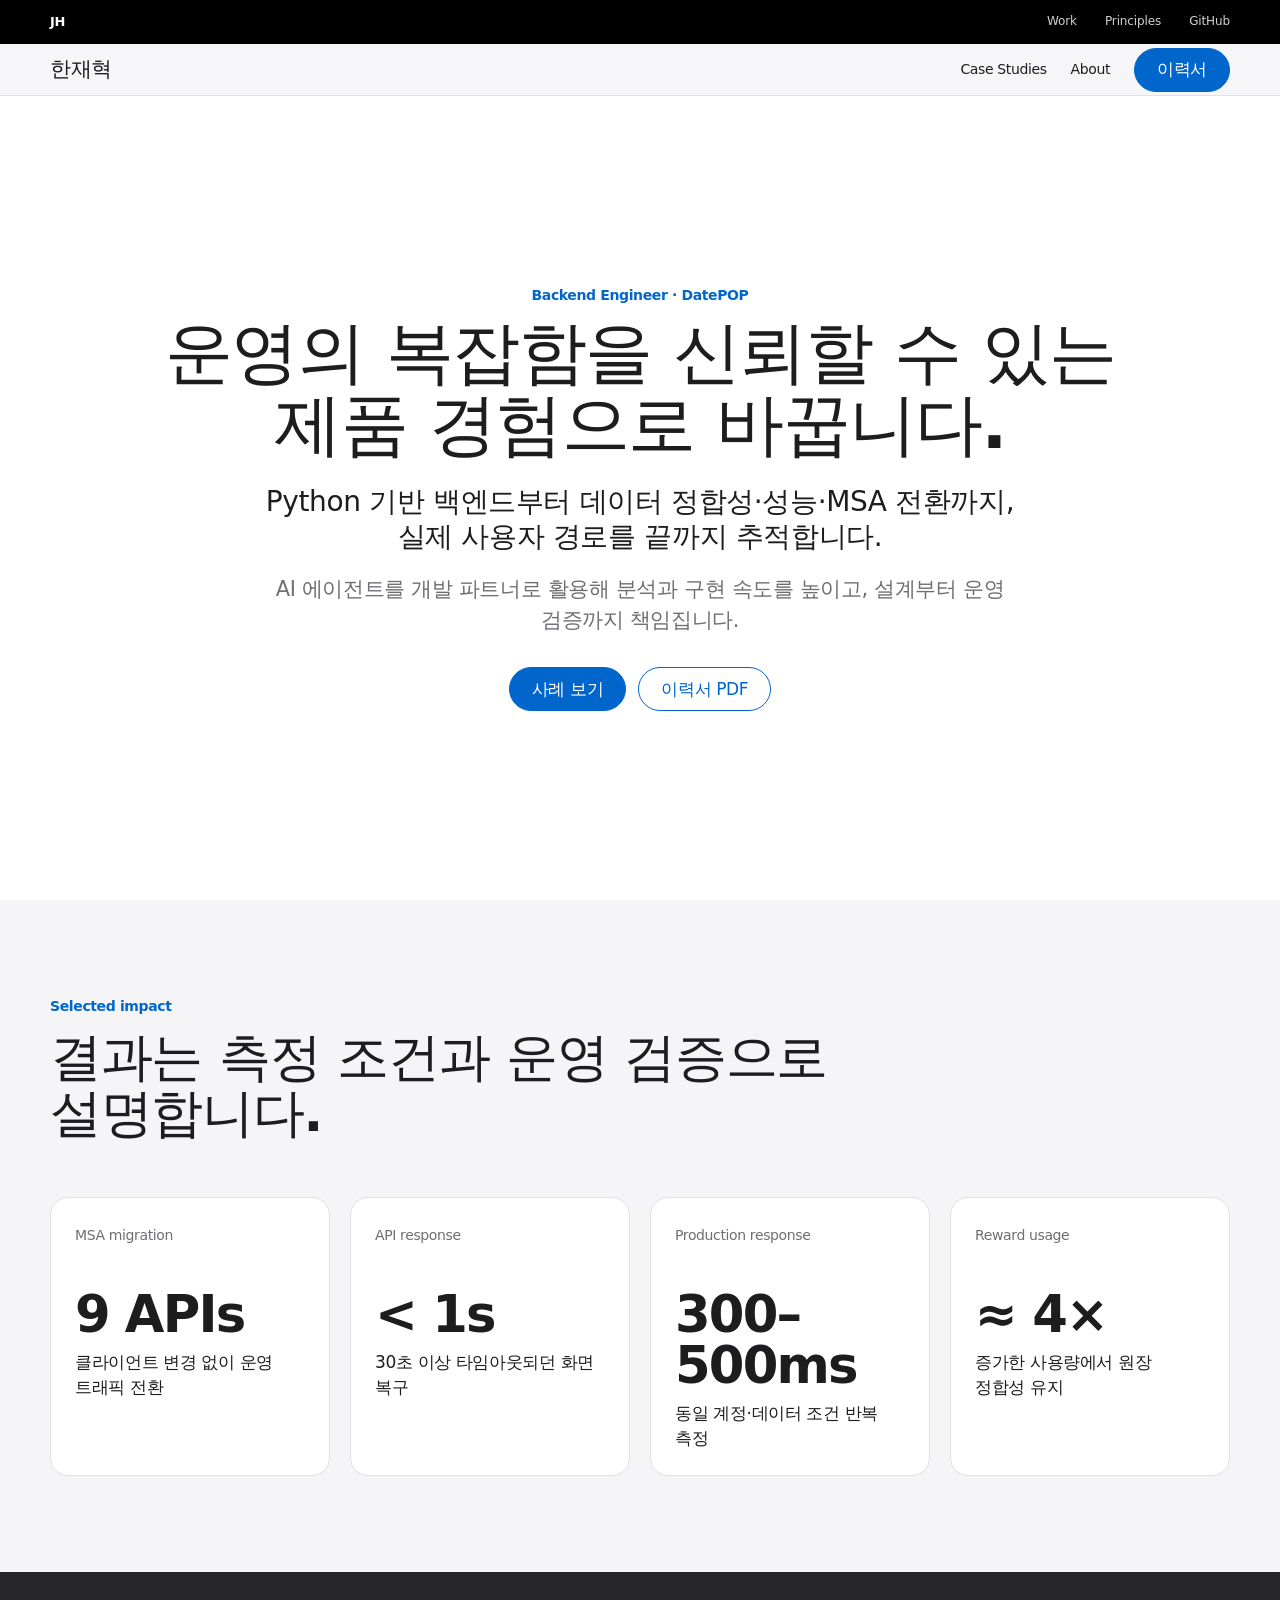
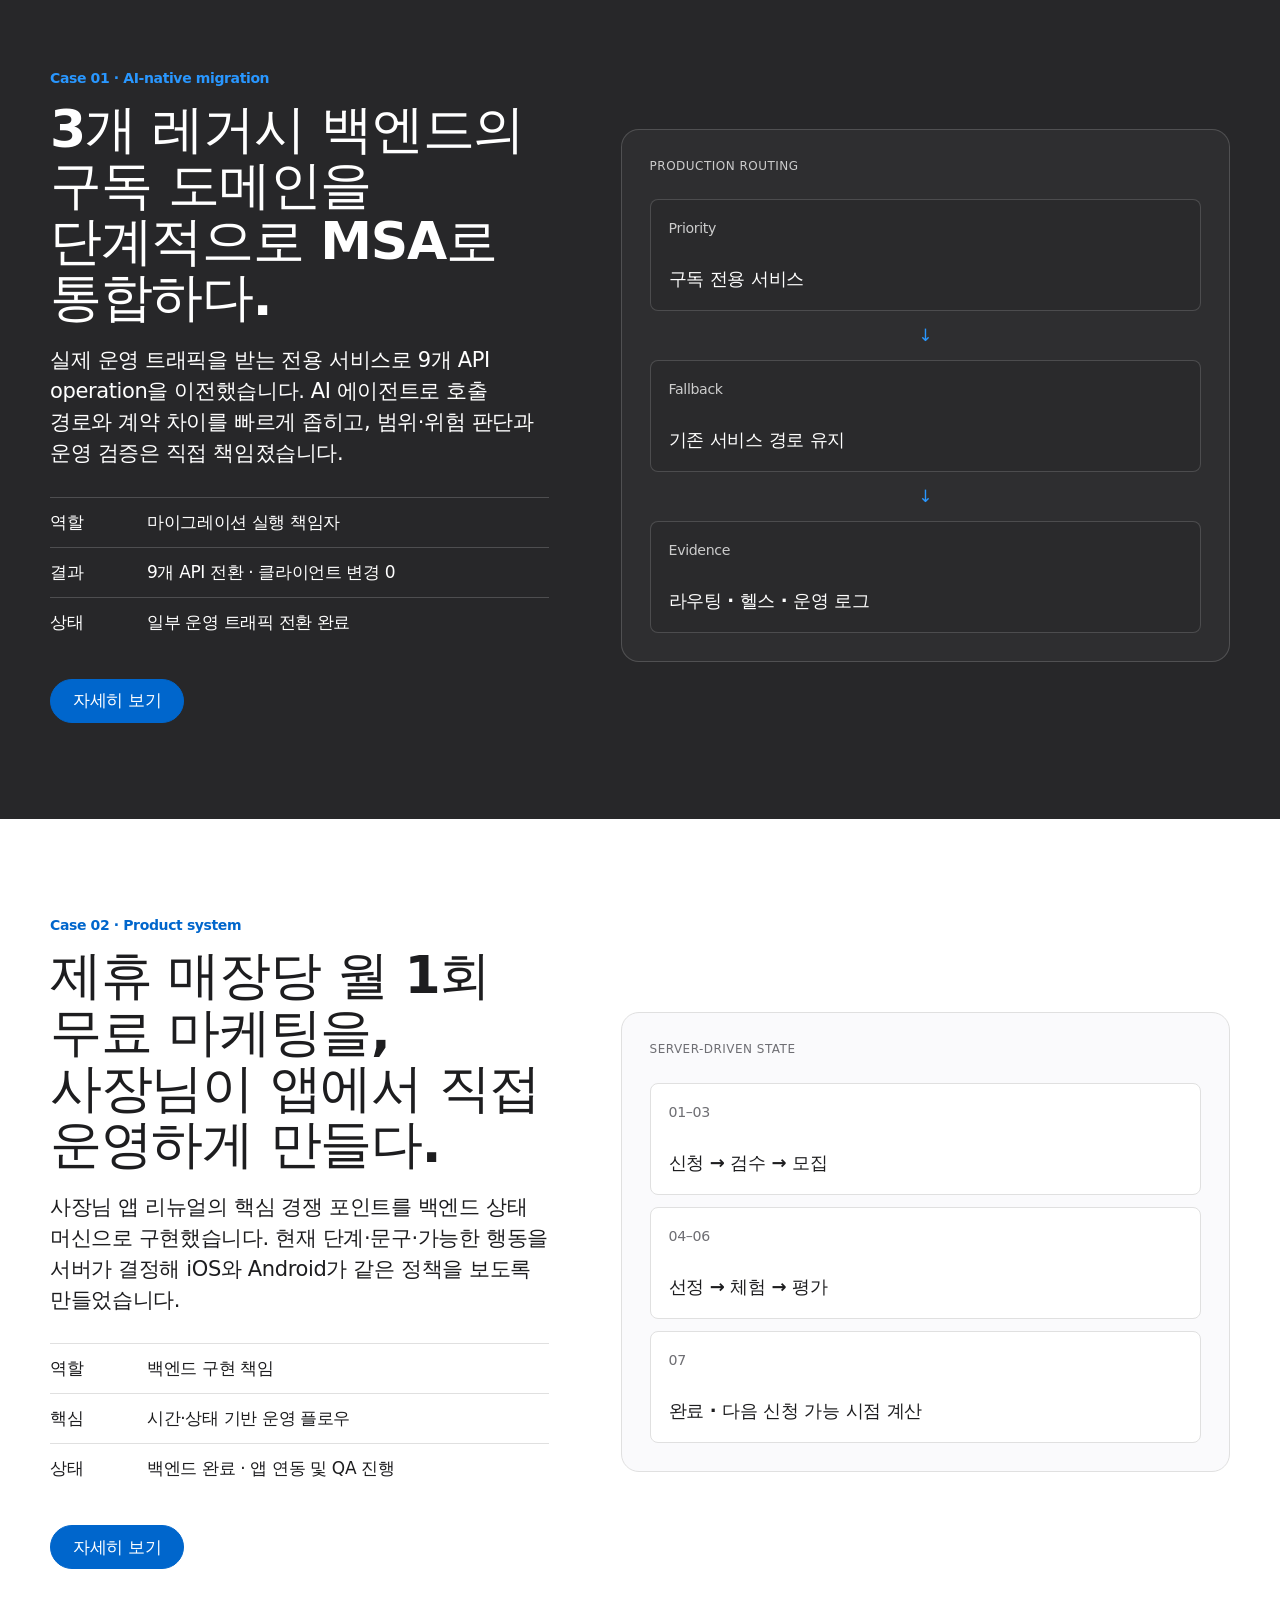
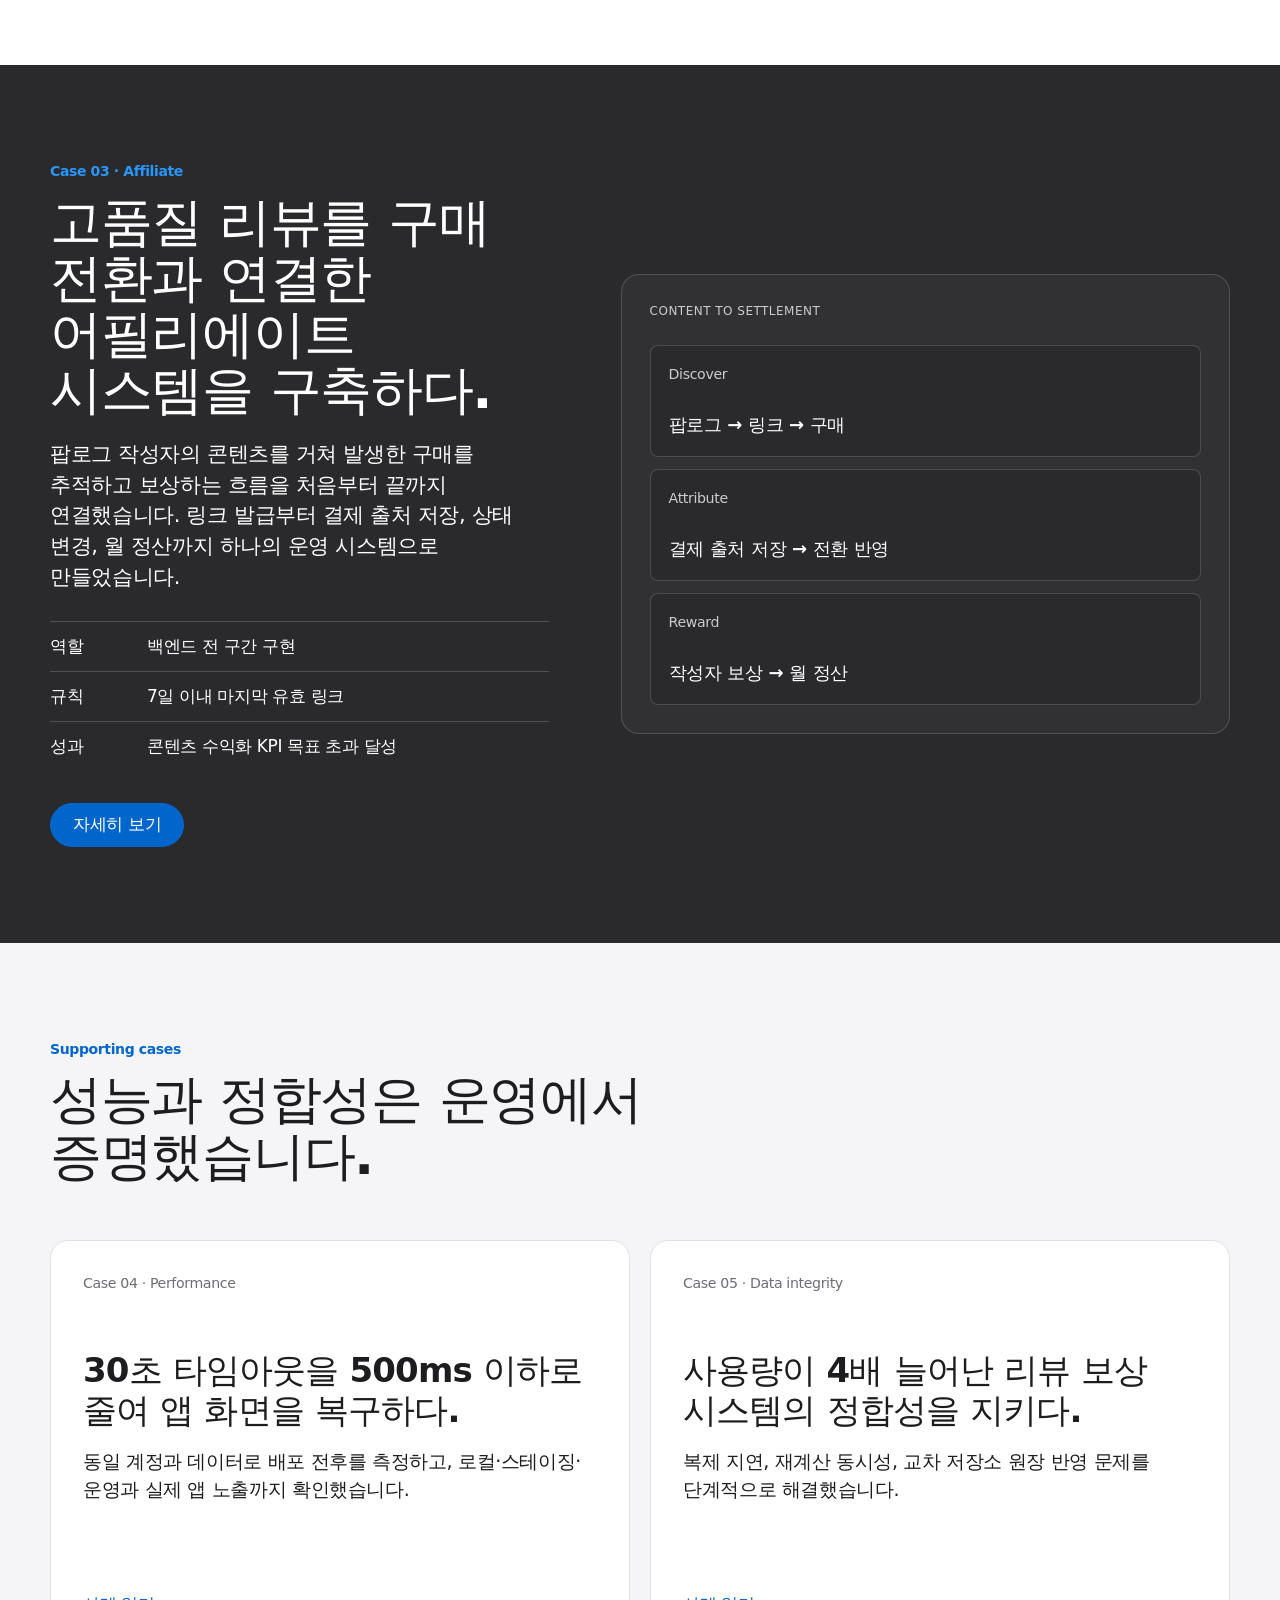
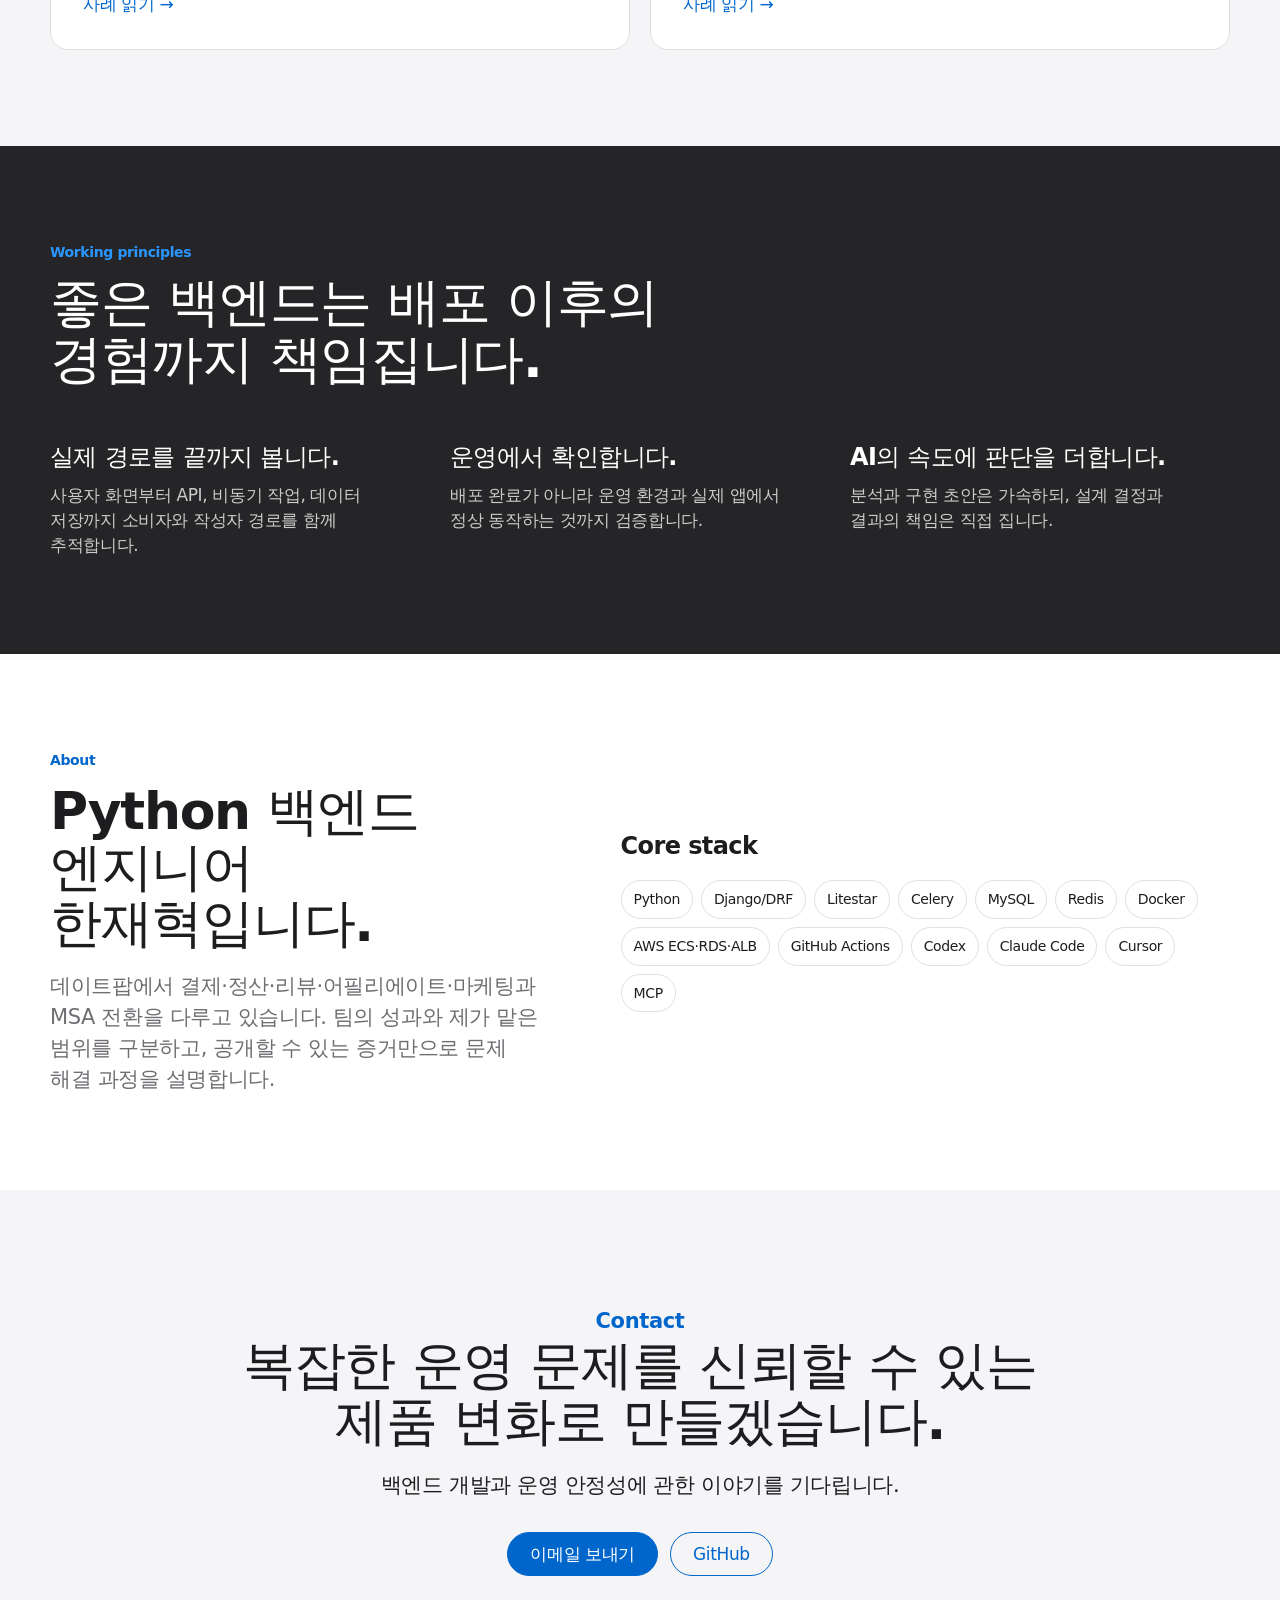
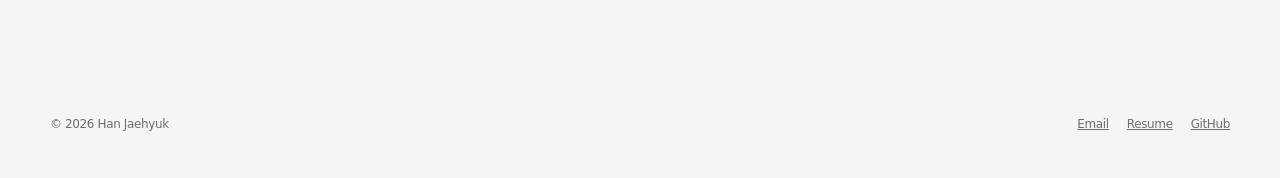
==== index.html @ d230b8e2 "Build public backend portfolio" ====
<!doctype html>
<html lang="ko">
<head>
  <meta charset="utf-8">
  <meta name="viewport" content="width=device-width, initial-scale=1">
  <meta name="description" content="운영의 복잡함을 신뢰할 수 있는 제품 경험으로 바꾸는 백엔드 엔지니어 한재혁의 포트폴리오">
  <link rel="icon" href="data:,">
  <link rel="stylesheet" href="styles.css">
  <title>한재혁 — Backend Engineer</title>
</head>
<body>
  <a class="skip" href="#main">본문으로 건너뛰기</a>
  <header>
    <nav class="global-nav" aria-label="글로벌 탐색">
      <div class="nav-inner">
        <a class="brand" href="index.html">JH</a>
        <div class="nav-links">
          <a href="#work">Work</a>
          <a href="#principles">Principles</a>
          <a href="https://github.com/Jh-jaehyuk" target="_blank" rel="noreferrer">GitHub</a>
        </div>
      </div>
    </nav>
    <nav class="sub-nav" aria-label="포트폴리오 탐색">
      <div class="sub-nav-inner">
        <a class="sub-title" href="#top">한재혁</a>
        <div class="sub-links">
          <a href="#work">Case Studies</a>
          <a href="#about">About</a>
          <a class="button button--primary" href="resume-public.pdf">이력서</a>
        </div>
      </div>
    </nav>
  </header>

  <main id="main">
    <section class="section hero" id="top">
      <div class="container">
        <p class="eyebrow">Backend Engineer · DatePOP</p>
        <h1>운영의 복잡함을 신뢰할 수 있는 제품 경험으로 바꿉니다.</h1>
        <p class="lead">Python 기반 백엔드부터 데이터 정합성·성능·MSA 전환까지, 실제 사용자 경로를 끝까지 추적합니다.</p>
        <p class="support" style="margin-inline:auto">AI 에이전트를 개발 파트너로 활용해 분석과 구현 속도를 높이고, 설계부터 운영 검증까지 책임집니다.</p>
        <div class="button-row">
          <a class="button button--primary" href="#work">사례 보기</a>
          <a class="button" href="resume-public.pdf">이력서 PDF</a>
        </div>
      </div>
    </section>

    <section class="section section--parchment" aria-labelledby="impact-title">
      <div class="container">
        <div class="section-head">
          <p class="eyebrow">Selected impact</p>
          <h2 id="impact-title">결과는 측정 조건과 운영 검증으로 설명합니다.</h2>
        </div>
        <div class="metric-grid">
          <article class="metric"><small>MSA migration</small><strong>9 APIs</strong><p>클라이언트 변경 없이 운영 트래픽 전환</p></article>
          <article class="metric"><small>API response</small><strong>&lt; 1s</strong><p>30초 이상 타임아웃되던 화면 복구</p></article>
          <article class="metric"><small>Production response</small><strong>300–500ms</strong><p>동일 계정·데이터 조건 반복 측정</p></article>
          <article class="metric"><small>Reward usage</small><strong>≈ 4×</strong><p>증가한 사용량에서 원장 정합성 유지</p></article>
        </div>
      </div>
    </section>

    <div class="featured-work" id="work">
      <section class="section work section--dark">
        <div class="container work-grid">
          <div class="work-copy">
            <p class="eyebrow">Case 01 · AI-native migration</p>
            <h2>3개 레거시 백엔드의 구독 도메인을 단계적으로 MSA로 통합하다.</h2>
            <p>실제 운영 트래픽을 받는 전용 서비스로 9개 API operation을 이전했습니다. AI 에이전트로 호출 경로와 계약 차이를 빠르게 좁히고, 범위·위험 판단과 운영 검증은 직접 책임졌습니다.</p>
            <ul class="work-meta">
              <li><b>역할</b> 마이그레이션 실행 책임자</li>
              <li><b>결과</b> 9개 API 전환 · 클라이언트 변경 0</li>
              <li><b>상태</b> 일부 운영 트래픽 전환 완료</li>
            </ul>
            <div class="button-row"><a class="button button--primary" href="msa-migration.html">자세히 보기</a></div>
          </div>
          <div class="visual" aria-label="구독 도메인 이전 구조">
            <p class="visual-label">Production routing</p>
            <div class="flow">
              <div class="flow-step"><small>Priority</small><strong>구독 전용 서비스</strong></div>
              <div class="flow-arrow" aria-hidden="true">↓</div>
              <div class="flow-step"><small>Fallback</small><strong>기존 서비스 경로 유지</strong></div>
              <div class="flow-arrow" aria-hidden="true">↓</div>
              <div class="flow-step"><small>Evidence</small><strong>라우팅 · 헬스 · 운영 로그</strong></div>
            </div>
          </div>
        </div>
      </section>

      <section class="section work">
        <div class="container work-grid">
          <div class="work-copy">
            <p class="eyebrow">Case 02 · Product system</p>
            <h2>제휴 매장당 월 1회 무료 마케팅을, 사장님이 앱에서 직접 운영하게 만들다.</h2>
            <p>사장님 앱 리뉴얼의 핵심 경쟁 포인트를 백엔드 상태 머신으로 구현했습니다. 현재 단계·문구·가능한 행동을 서버가 결정해 iOS와 Android가 같은 정책을 보도록 만들었습니다.</p>
            <ul class="work-meta">
              <li><b>역할</b> 백엔드 구현 책임</li>
              <li><b>핵심</b> 시간·상태 기반 운영 플로우</li>
              <li><b>상태</b> 백엔드 완료 · 앱 연동 및 QA 진행</li>
            </ul>
            <div class="button-row"><a class="button button--primary" href="self-marketing.html">자세히 보기</a></div>
          </div>
          <div class="visual" aria-label="셀프마케팅 진행 상태">
            <p class="visual-label">Server-driven state</p>
            <div class="flow">
              <div class="flow-step"><small>01–03</small><strong>신청 → 검수 → 모집</strong></div>
              <div class="flow-step"><small>04–06</small><strong>선정 → 체험 → 평가</strong></div>
              <div class="flow-step"><small>07</small><strong>완료 · 다음 신청 가능 시점 계산</strong></div>
            </div>
          </div>
        </div>
      </section>

      <section class="section work section--dark-2">
        <div class="container work-grid">
          <div class="work-copy">
            <p class="eyebrow">Case 03 · Affiliate</p>
            <h2>고품질 리뷰를 구매 전환과 연결한 어필리에이트 시스템을 구축하다.</h2>
            <p>팝로그 작성자의 콘텐츠를 거쳐 발생한 구매를 추적하고 보상하는 흐름을 처음부터 끝까지 연결했습니다. 링크 발급부터 결제 출처 저장, 상태 변경, 월 정산까지 하나의 운영 시스템으로 만들었습니다.</p>
            <ul class="work-meta">
              <li><b>역할</b> 백엔드 전 구간 구현</li>
              <li><b>규칙</b> 7일 이내 마지막 유효 링크</li>
              <li><b>성과</b> 콘텐츠 수익화 KPI 목표 초과 달성</li>
            </ul>
            <div class="button-row"><a class="button button--primary" href="affiliate.html">자세히 보기</a></div>
          </div>
          <div class="visual" aria-label="팝로그 어필리에이트 흐름">
            <p class="visual-label">Content to settlement</p>
            <div class="flow">
              <div class="flow-step"><small>Discover</small><strong>팝로그 → 링크 → 구매</strong></div>
              <div class="flow-step"><small>Attribute</small><strong>결제 출처 저장 → 전환 반영</strong></div>
              <div class="flow-step"><small>Reward</small><strong>작성자 보상 → 월 정산</strong></div>
            </div>
          </div>
        </div>
      </section>
    </div>

    <section class="section section--parchment" aria-labelledby="supporting-title">
      <div class="container">
        <div class="section-head">
          <p class="eyebrow">Supporting cases</p>
          <h2 id="supporting-title">성능과 정합성은 운영에서 증명했습니다.</h2>
        </div>
        <div class="supporting-grid">
          <a class="case-card" href="performance.html">
            <small>Case 04 · Performance</small>
            <h3>30초 타임아웃을 500ms 이하로 줄여 앱 화면을 복구하다.</h3>
            <p>동일 계정과 데이터로 배포 전후를 측정하고, 로컬·스테이징·운영과 실제 앱 노출까지 확인했습니다.</p>
            <span class="link">사례 읽기 →</span>
          </a>
          <a class="case-card" href="reward-integrity.html">
            <small>Case 05 · Data integrity</small>
            <h3>사용량이 4배 늘어난 리뷰 보상 시스템의 정합성을 지키다.</h3>
            <p>복제 지연, 재계산 동시성, 교차 저장소 원장 반영 문제를 단계적으로 해결했습니다.</p>
            <span class="link">사례 읽기 →</span>
          </a>
        </div>
      </div>
    </section>

    <section class="section section--dark-3" id="principles">
      <div class="container">
        <div class="section-head">
          <p class="eyebrow">Working principles</p>
          <h2>좋은 백엔드는 배포 이후의 경험까지 책임집니다.</h2>
        </div>
        <div class="principles-grid">
          <article><h3>실제 경로를 끝까지 봅니다.</h3><p>사용자 화면부터 API, 비동기 작업, 데이터 저장까지 소비자와 작성자 경로를 함께 추적합니다.</p></article>
          <article><h3>운영에서 확인합니다.</h3><p>배포 완료가 아니라 운영 환경과 실제 앱에서 정상 동작하는 것까지 검증합니다.</p></article>
          <article><h3>AI의 속도에 판단을 더합니다.</h3><p>분석과 구현 초안은 가속하되, 설계 결정과 결과의 책임은 직접 집니다.</p></article>
        </div>
      </div>
    </section>

    <section class="section" id="about">
      <div class="container two-column">
        <div>
          <p class="eyebrow">About</p>
          <h2>Python 백엔드 엔지니어 한재혁입니다.</h2>
          <p class="support">데이트팝에서 결제·정산·리뷰·어필리에이트·마케팅과 MSA 전환을 다루고 있습니다. 팀의 성과와 제가 맡은 범위를 구분하고, 공개할 수 있는 증거만으로 문제 해결 과정을 설명합니다.</p>
        </div>
        <div>
          <h3>Core stack</h3>
          <div class="tags" style="margin-top:20px">
            <span class="tag">Python</span><span class="tag">Django/DRF</span><span class="tag">Litestar</span><span class="tag">Celery</span>
            <span class="tag">MySQL</span><span class="tag">Redis</span><span class="tag">Docker</span><span class="tag">AWS ECS·RDS·ALB</span>
            <span class="tag">GitHub Actions</span><span class="tag">Codex</span><span class="tag">Claude Code</span><span class="tag">Cursor</span><span class="tag">MCP</span>
          </div>
        </div>
      </div>
    </section>

    <section class="section section--parchment contact">
      <div class="container">
        <p class="eyebrow">Contact</p>
        <h2>복잡한 운영 문제를 신뢰할 수 있는 제품 변화로 만들겠습니다.</h2>
        <p>백엔드 개발과 운영 안정성에 관한 이야기를 기다립니다.</p>
        <div class="button-row">
          <a class="button button--primary" href="mailto:jh.jaehyuk213@gmail.com">이메일 보내기</a>
          <a class="button" href="https://github.com/Jh-jaehyuk" target="_blank" rel="noreferrer">GitHub</a>
        </div>
      </div>
    </section>
  </main>

  <footer>
    <div class="footer-inner">
      <span>© 2026 Han Jaehyuk</span>
      <div class="footer-links">
        <a href="mailto:jh.jaehyuk213@gmail.com">Email</a>
        <a href="resume-public.pdf">Resume</a>
        <a href="https://github.com/Jh-jaehyuk" target="_blank" rel="noreferrer">GitHub</a>
      </div>
    </div>
  </footer>
</body>
</html>
---- styles.css ----
:root {
  --primary: #0066cc;
  --primary-focus: #0071e3;
  --primary-dark: #2997ff;
  --canvas: #fff;
  --parchment: #f5f5f7;
  --pearl: #fafafc;
  --ink: #1d1d1f;
  --muted: #6e6e73;
  --dark: #272729;
  --dark-2: #2a2a2c;
  --dark-3: #252527;
  --hairline: #e0e0e0;
  --max: 1180px;
  --reading: 760px;
  color: var(--ink);
  background: var(--canvas);
  font-family: "SF Pro Text", -apple-system, BlinkMacSystemFont, system-ui, sans-serif;
  font-synthesis: none;
  scroll-behavior: smooth;
}

* { box-sizing: border-box; }

html { background: var(--canvas); }

body {
  margin: 0;
  font-size: 17px;
  line-height: 1.47;
  letter-spacing: -.022em;
  word-break: keep-all;
  overflow-wrap: anywhere;
}

a { color: inherit; }

button,
a { -webkit-tap-highlight-color: transparent; }

:focus-visible {
  outline: 2px solid var(--primary-focus);
  outline-offset: 3px;
}

.skip {
  position: fixed;
  top: -64px;
  left: 16px;
  z-index: 100;
  padding: 10px 16px;
  border-radius: 999px;
  background: var(--primary);
  color: white;
}

.skip:focus { top: 12px; }

.global-nav {
  height: 44px;
  background: #000;
  color: white;
}

.nav-inner,
.sub-nav-inner,
.container {
  width: min(calc(100% - 40px), var(--max));
  margin-inline: auto;
}

.nav-inner,
.sub-nav-inner {
  height: 100%;
  display: flex;
  align-items: center;
  justify-content: space-between;
  gap: 24px;
}

.brand {
  font-size: 13px;
  font-weight: 600;
  text-decoration: none;
}

.nav-links,
.sub-links,
.button-row,
.tags,
.footer-links {
  display: flex;
  align-items: center;
  flex-wrap: wrap;
}

.nav-links { gap: 28px; }

.nav-links a {
  color: white;
  font-size: 12px;
  letter-spacing: -.01em;
  text-decoration: none;
  opacity: .82;
}

.sub-nav {
  position: sticky;
  top: 0;
  z-index: 20;
  height: 52px;
  border-bottom: 1px solid rgba(0, 0, 0, .08);
  background: rgba(245, 245, 247, .82);
  backdrop-filter: saturate(180%) blur(20px);
}

.sub-title {
  font-family: "SF Pro Display", -apple-system, BlinkMacSystemFont, system-ui, sans-serif;
  font-size: 21px;
  font-weight: 600;
  text-decoration: none;
}

.sub-links {
  gap: 24px;
  font-size: 14px;
}

.sub-links a { text-decoration: none; }

.button {
  min-height: 44px;
  display: inline-flex;
  align-items: center;
  justify-content: center;
  padding: 10px 22px;
  border: 1px solid var(--primary);
  border-radius: 999px;
  color: var(--primary);
  font-size: 17px;
  line-height: 1;
  text-decoration: none;
  transition: transform .12s ease-out;
}

.button--primary {
  background: var(--primary);
  color: white;
}

.button--dark {
  border-color: var(--primary-dark);
  color: var(--primary-dark);
}

.button:active { transform: scale(.95); }

.section {
  padding: 96px 24px;
  overflow: hidden;
}

.section--parchment { background: var(--parchment); }

.section--dark {
  background: var(--dark);
  color: white;
}

.section--dark-2 {
  background: var(--dark-2);
  color: white;
}

.section--dark-3 {
  background: var(--dark-3);
  color: white;
}

.section--dark .muted,
.section--dark-2 .muted,
.section--dark-3 .muted { color: #ccc; }

.section--dark a:not(.button),
.section--dark-2 a:not(.button),
.section--dark-3 a:not(.button) { color: var(--primary-dark); }

.hero {
  min-height: calc(100svh - 96px);
  display: grid;
  place-items: center;
  text-align: center;
}

.hero--case {
  min-height: 620px;
  text-align: left;
}

.hero--case .container {
  display: grid;
  grid-template-columns: minmax(0, 1.35fr) minmax(280px, .65fr);
  align-items: end;
  gap: 72px;
}

.eyebrow {
  margin: 0 0 12px;
  color: var(--primary);
  font-size: 14px;
  font-weight: 600;
}

.section--dark .eyebrow,
.section--dark-2 .eyebrow,
.section--dark-3 .eyebrow { color: var(--primary-dark); }

h1,
h2,
h3,
.display {
  margin: 0;
  font-family: "SF Pro Display", -apple-system, BlinkMacSystemFont, system-ui, sans-serif;
  font-weight: 600;
  letter-spacing: -.025em;
}

h1 {
  max-width: 980px;
  font-size: clamp(42px, 6vw, 68px);
  line-height: 1.06;
}

.hero:not(.hero--case) h1 { margin-inline: auto; }

h2 {
  font-size: clamp(36px, 4.5vw, 52px);
  line-height: 1.08;
}

h3 {
  font-size: 24px;
  line-height: 1.18;
}

.lead {
  max-width: 780px;
  margin: 24px auto 0;
  font-size: clamp(21px, 2.4vw, 28px);
  line-height: 1.22;
}

.hero--case .lead {
  max-width: 820px;
  margin-inline: 0;
}

.support {
  max-width: 760px;
  margin: 20px 0 0;
  color: var(--muted);
  font-size: 21px;
}

.button-row {
  gap: 12px;
  margin-top: 32px;
}

.hero:not(.hero--case) .button-row { justify-content: center; }

.stat-stack {
  margin: 0;
  border-top: 1px solid rgba(0, 0, 0, .12);
}

.section--dark .stat-stack,
.section--dark-2 .stat-stack,
.section--dark-3 .stat-stack { border-color: rgba(255, 255, 255, .18); }

.stat-stack div {
  padding: 20px 0;
  border-bottom: 1px solid rgba(0, 0, 0, .12);
}

.section--dark .stat-stack div,
.section--dark-2 .stat-stack div,
.section--dark-3 .stat-stack div { border-color: rgba(255, 255, 255, .18); }

.stat-stack dt {
  color: var(--muted);
  font-size: 14px;
}

.section--dark .stat-stack dt,
.section--dark-2 .stat-stack dt,
.section--dark-3 .stat-stack dt { color: #ccc; }

.stat-stack dd {
  margin: 4px 0 0;
  font-family: "SF Pro Display", -apple-system, BlinkMacSystemFont, system-ui, sans-serif;
  font-size: 24px;
  font-weight: 600;
  line-height: 1.15;
}

.section-head {
  max-width: 820px;
  margin-bottom: 56px;
}

.section-head p:last-child {
  margin: 20px 0 0;
  font-size: 21px;
}

.metric-grid {
  display: grid;
  grid-template-columns: repeat(4, 1fr);
  gap: 20px;
}

.metric {
  min-height: 220px;
  padding: 24px;
  border: 1px solid var(--hairline);
  border-radius: 18px;
  background: var(--canvas);
}

.metric small {
  color: var(--muted);
  font-size: 14px;
}

.metric strong {
  display: block;
  margin: 42px 0 10px;
  font-family: "SF Pro Display", -apple-system, BlinkMacSystemFont, system-ui, sans-serif;
  font-size: clamp(38px, 4vw, 54px);
  line-height: 1;
  letter-spacing: -.035em;
}

.metric p { margin: 0; }

.featured-work {
  display: grid;
  gap: 0;
}

.work {
  min-height: 680px;
  display: grid;
  place-items: center;
}

.work-grid,
.two-column {
  display: grid;
  grid-template-columns: minmax(0, .9fr) minmax(0, 1.1fr);
  align-items: center;
  gap: 72px;
}

.work-copy p:not(.eyebrow) {
  max-width: 600px;
  margin: 20px 0 0;
  font-size: 21px;
}

.work-meta {
  margin: 28px 0 0;
  padding: 0;
  list-style: none;
}

.work-meta li {
  padding: 12px 0;
  border-top: 1px solid rgba(0, 0, 0, .12);
}

.section--dark .work-meta li,
.section--dark-2 .work-meta li { border-color: rgba(255, 255, 255, .18); }

.work-meta b {
  display: inline-block;
  min-width: 92px;
  font-weight: 600;
}

.visual {
  padding: 28px;
  border: 1px solid var(--hairline);
  border-radius: 18px;
  background: var(--pearl);
}

.section--dark .visual,
.section--dark-2 .visual {
  border-color: rgba(255, 255, 255, .16);
  background: rgba(255, 255, 255, .035);
}

.visual-label {
  margin: 0 0 24px;
  color: var(--muted);
  font-size: 12px;
  letter-spacing: .04em;
  text-transform: uppercase;
}

.section--dark .visual-label,
.section--dark-2 .visual-label { color: #ccc; }

.flow {
  display: grid;
  gap: 12px;
}

.flow--horizontal {
  grid-template-columns: repeat(3, 1fr);
  align-items: stretch;
}

.flow-step {
  min-height: 112px;
  display: flex;
  flex-direction: column;
  justify-content: space-between;
  padding: 18px;
  border: 1px solid var(--hairline);
  border-radius: 8px;
  background: var(--canvas);
}

.section--dark .flow-step,
.section--dark-2 .flow-step {
  border-color: rgba(255, 255, 255, .16);
  background: var(--dark-2);
}

.flow-step small { color: var(--muted); }

.section--dark .flow-step small,
.section--dark-2 .flow-step small { color: #ccc; }

.flow-step strong { font-size: 18px; }

.flow-arrow {
  color: var(--primary);
  text-align: center;
}

.section--dark .flow-arrow,
.section--dark-2 .flow-arrow { color: var(--primary-dark); }

.supporting-grid {
  display: grid;
  grid-template-columns: repeat(2, 1fr);
  gap: 20px;
}

.case-card {
  min-height: 410px;
  display: flex;
  flex-direction: column;
  padding: 32px;
  border: 1px solid var(--hairline);
  border-radius: 18px;
  background: var(--canvas);
  text-decoration: none;
}

.case-card small { color: var(--muted); }

.case-card h3 {
  margin-top: 56px;
  font-size: 34px;
}

.case-card p {
  margin: 18px 0 0;
  font-size: 19px;
}

.case-card .link {
  margin-top: auto;
  padding-top: 32px;
  color: var(--primary);
}

.reading {
  width: min(100%, var(--reading));
  margin-inline: auto;
}

.reading > * + * { margin-top: 24px; }

.reading h2 { margin-top: 0; }

.reading h3 {
  margin-top: 48px;
  font-size: 28px;
}

.reading p { margin-bottom: 0; }

.reading .callout {
  margin-top: 40px;
  padding: 24px 0 0;
  border-top: 1px solid rgba(0, 0, 0, .14);
  font-size: 21px;
}

.section--dark .reading .callout,
.section--dark-2 .reading .callout,
.section--dark-3 .reading .callout { border-color: rgba(255, 255, 255, .18); }

.decision-grid,
.evidence-grid,
.principles-grid {
  display: grid;
  grid-template-columns: repeat(3, 1fr);
  gap: 20px;
}

.decision,
.evidence {
  padding: 24px;
  border: 1px solid var(--hairline);
  border-radius: 18px;
  background: var(--canvas);
}

.section--dark .decision,
.section--dark .evidence,
.section--dark-2 .decision,
.section--dark-2 .evidence {
  border-color: rgba(255, 255, 255, .16);
  background: rgba(255, 255, 255, .035);
}

.decision span,
.evidence span {
  color: var(--primary);
  font-size: 14px;
  font-weight: 600;
}

.section--dark .decision span,
.section--dark .evidence span,
.section--dark-2 .decision span,
.section--dark-2 .evidence span { color: var(--primary-dark); }

.decision h3,
.evidence h3 { margin-top: 32px; }

.decision p,
.evidence p {
  margin: 12px 0 0;
  color: var(--muted);
}

.section--dark .decision p,
.section--dark .evidence p,
.section--dark-2 .decision p,
.section--dark-2 .evidence p { color: #ccc; }

.architecture {
  padding: 32px;
  border: 1px solid var(--hairline);
  border-radius: 18px;
}

.architecture-row {
  display: grid;
  grid-template-columns: repeat(3, 1fr);
  gap: 16px;
}

.architecture-node {
  min-height: 120px;
  display: grid;
  place-items: center;
  padding: 20px;
  border: 1px solid var(--hairline);
  border-radius: 8px;
  background: var(--canvas);
  text-align: center;
}

.architecture-node--primary {
  border: 2px solid var(--primary);
}

.section--dark .architecture,
.section--dark-2 .architecture,
.section--dark-3 .architecture,
.section--dark .architecture-node,
.section--dark-2 .architecture-node,
.section--dark-3 .architecture-node {
  border-color: rgba(255, 255, 255, .18);
}

.section--dark .architecture-node,
.section--dark-2 .architecture-node,
.section--dark-3 .architecture-node { background: rgba(255, 255, 255, .035); }

.section--dark .architecture-node--primary,
.section--dark-2 .architecture-node--primary,
.section--dark-3 .architecture-node--primary { border-color: var(--primary-dark); }

.timeline {
  margin: 0;
  padding: 0;
  list-style: none;
}

.timeline li {
  display: grid;
  grid-template-columns: 54px minmax(0, 1fr);
  gap: 20px;
  padding: 28px 0;
  border-top: 1px solid rgba(0, 0, 0, .14);
}

.section--dark .timeline li,
.section--dark-2 .timeline li,
.section--dark-3 .timeline li { border-color: rgba(255, 255, 255, .18); }

.timeline span {
  color: var(--primary);
  font-size: 14px;
  font-weight: 600;
}

.section--dark .timeline span,
.section--dark-2 .timeline span,
.section--dark-3 .timeline span { color: var(--primary-dark); }

.timeline h3 { font-size: 24px; }

.timeline p {
  max-width: 760px;
  margin: 10px 0 0;
  color: var(--muted);
}

.section--dark .timeline p,
.section--dark-2 .timeline p,
.section--dark-3 .timeline p { color: #ccc; }

.comparison {
  width: 100%;
  border-collapse: collapse;
}

.comparison th,
.comparison td {
  padding: 18px 16px;
  border-bottom: 1px solid var(--hairline);
  text-align: left;
  vertical-align: top;
}

.comparison th {
  color: var(--muted);
  font-size: 14px;
  font-weight: 600;
}

.comparison td:first-child { font-weight: 600; }

.tags { gap: 8px; }

.tag {
  padding: 8px 12px;
  border: 1px solid var(--hairline);
  border-radius: 999px;
  background: var(--canvas);
  font-size: 14px;
}

.principles-grid article { padding-right: 24px; }

.principles-grid p {
  margin: 12px 0 0;
  color: #ccc;
}

.contact { text-align: center; }

.contact h2 {
  max-width: 860px;
  margin-inline: auto;
}

.contact p {
  max-width: 660px;
  margin: 20px auto 0;
  font-size: 21px;
}

.contact .button-row { justify-content: center; }

.next-case {
  display: block;
  text-decoration: none;
}

.next-case small { color: var(--muted); }

.next-case h2 {
  max-width: 900px;
  margin-top: 12px;
}

footer {
  padding: 44px 24px;
  background: var(--parchment);
  color: var(--muted);
  font-size: 12px;
}

.footer-inner {
  width: min(100%, var(--max));
  margin-inline: auto;
  display: flex;
  justify-content: space-between;
  gap: 24px;
}

.footer-links { gap: 18px; }

@media (max-width: 1023px) {
  .hero--case .container,
  .work-grid,
  .two-column {
    grid-template-columns: 1fr;
    gap: 48px;
  }

  .metric-grid { grid-template-columns: repeat(2, 1fr); }

  .hero--case { min-height: auto; }

  .stat-stack {
    display: grid;
    grid-template-columns: repeat(3, 1fr);
  }

  .stat-stack div { padding-right: 20px; }
}

@media (max-width: 833px) {
  .decision-grid,
  .evidence-grid,
  .principles-grid { grid-template-columns: 1fr; }

  .work { min-height: auto; }
}

@media (max-width: 640px) {
  body { word-break: normal; }

  .section { padding: 64px 20px; }

  .nav-links a:not(:last-child),
  .sub-links a:not(.button) { display: none; }

  .metric-grid,
  .supporting-grid,
  .architecture-row,
  .flow--horizontal,
  .stat-stack { grid-template-columns: 1fr; }

  .stat-stack div { padding-right: 0; }

  .case-card { min-height: 340px; }

  .comparison {
    display: block;
    overflow-x: auto;
  }

  .footer-inner { flex-direction: column; }
}

@media (max-width: 419px) {
  .section { padding: 48px 20px; }

  h1 { font-size: 34px; }
  h2 { font-size: 30px; }
  .lead,
  .support,
  .work-copy p:not(.eyebrow),
  .section-head p:last-child,
  .contact p { font-size: 19px; }

  .visual,
  .architecture { padding: 20px; }
}

@media (prefers-reduced-motion: reduce) {
  :root { scroll-behavior: auto; }
  .button { transition: none; }
}
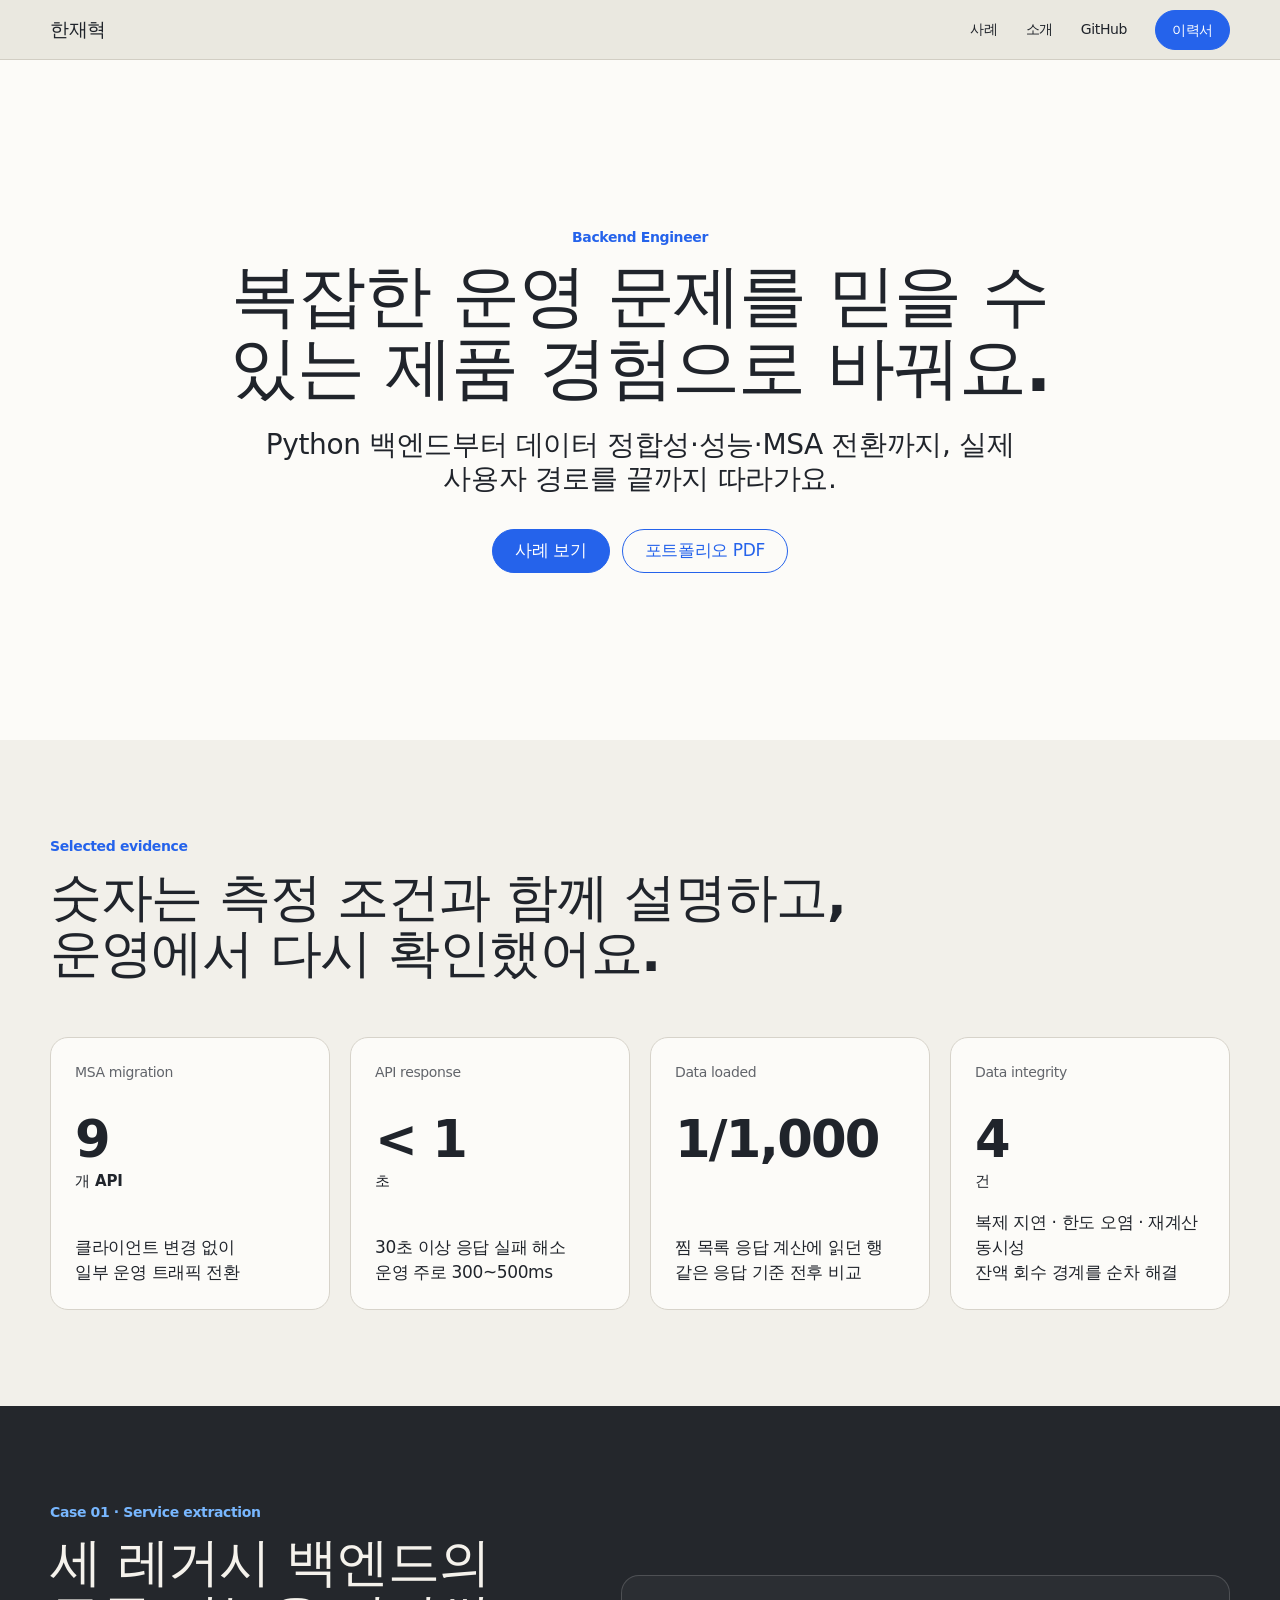
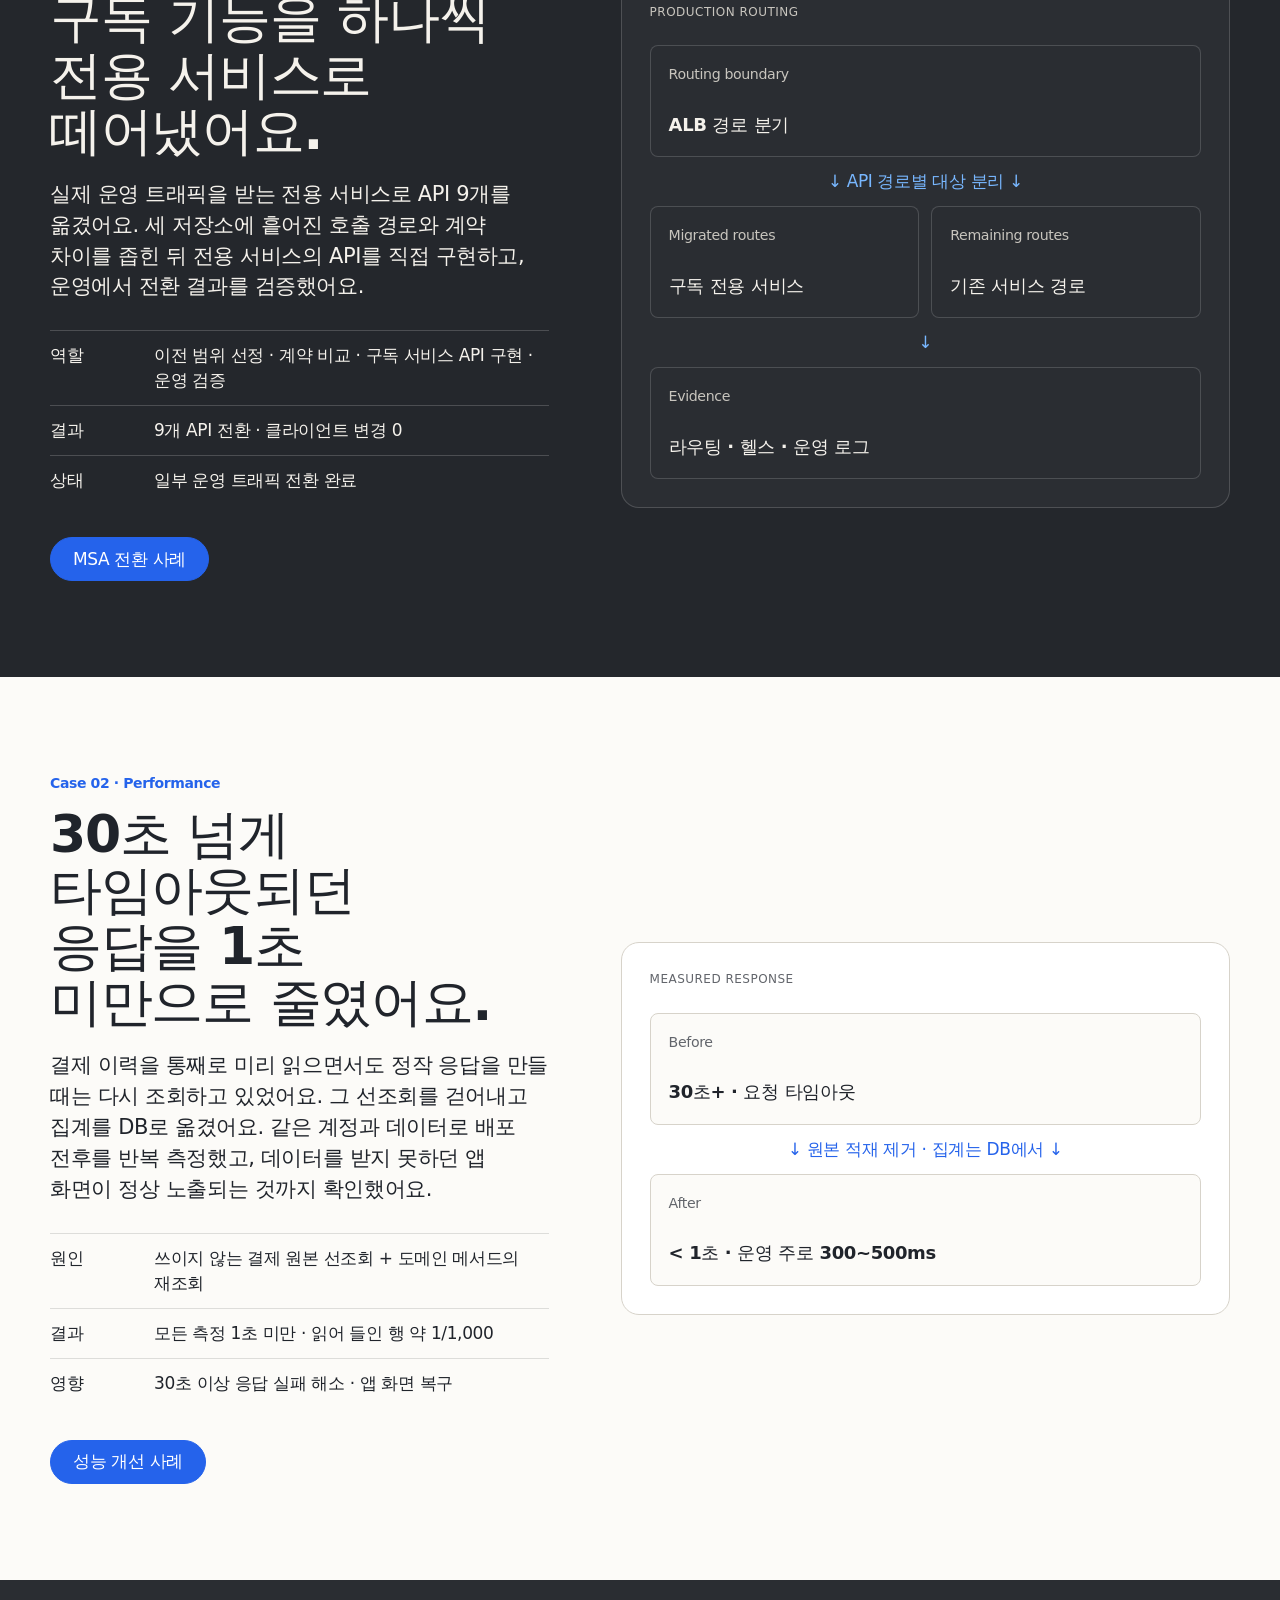
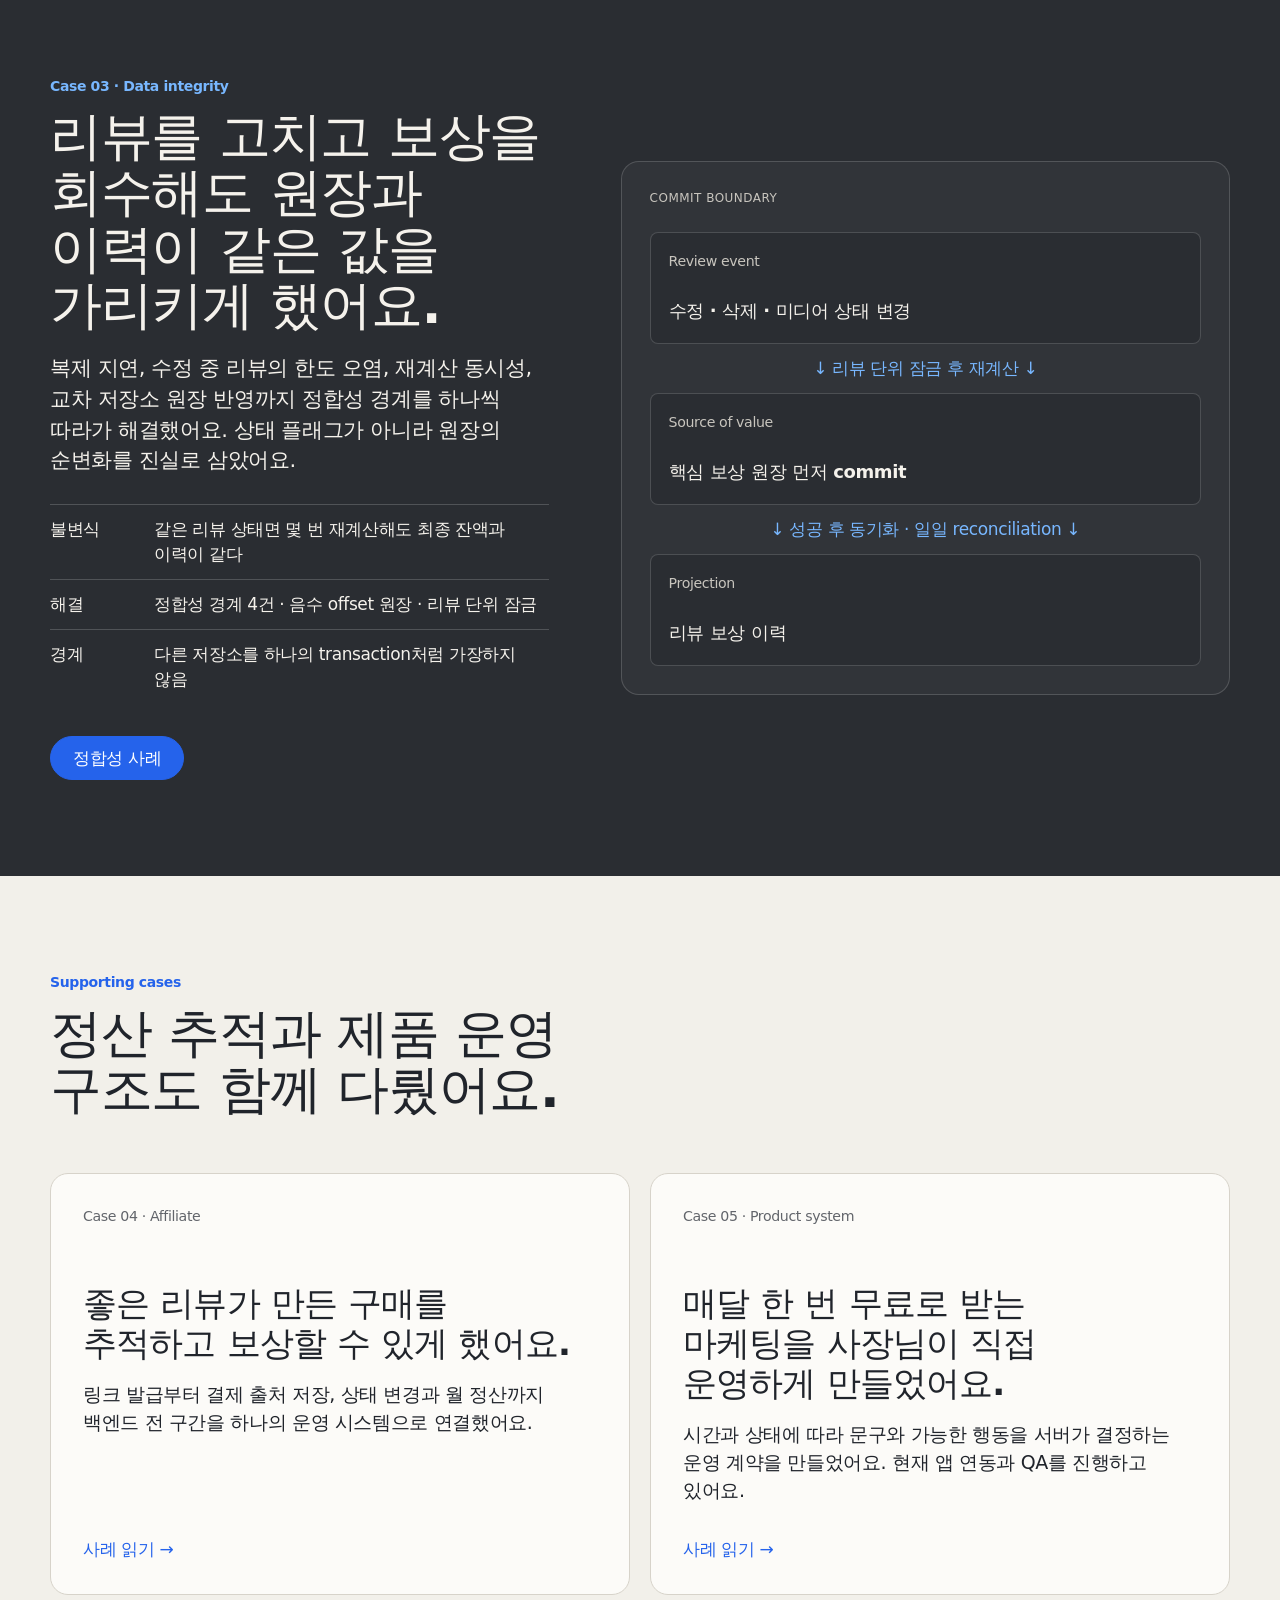
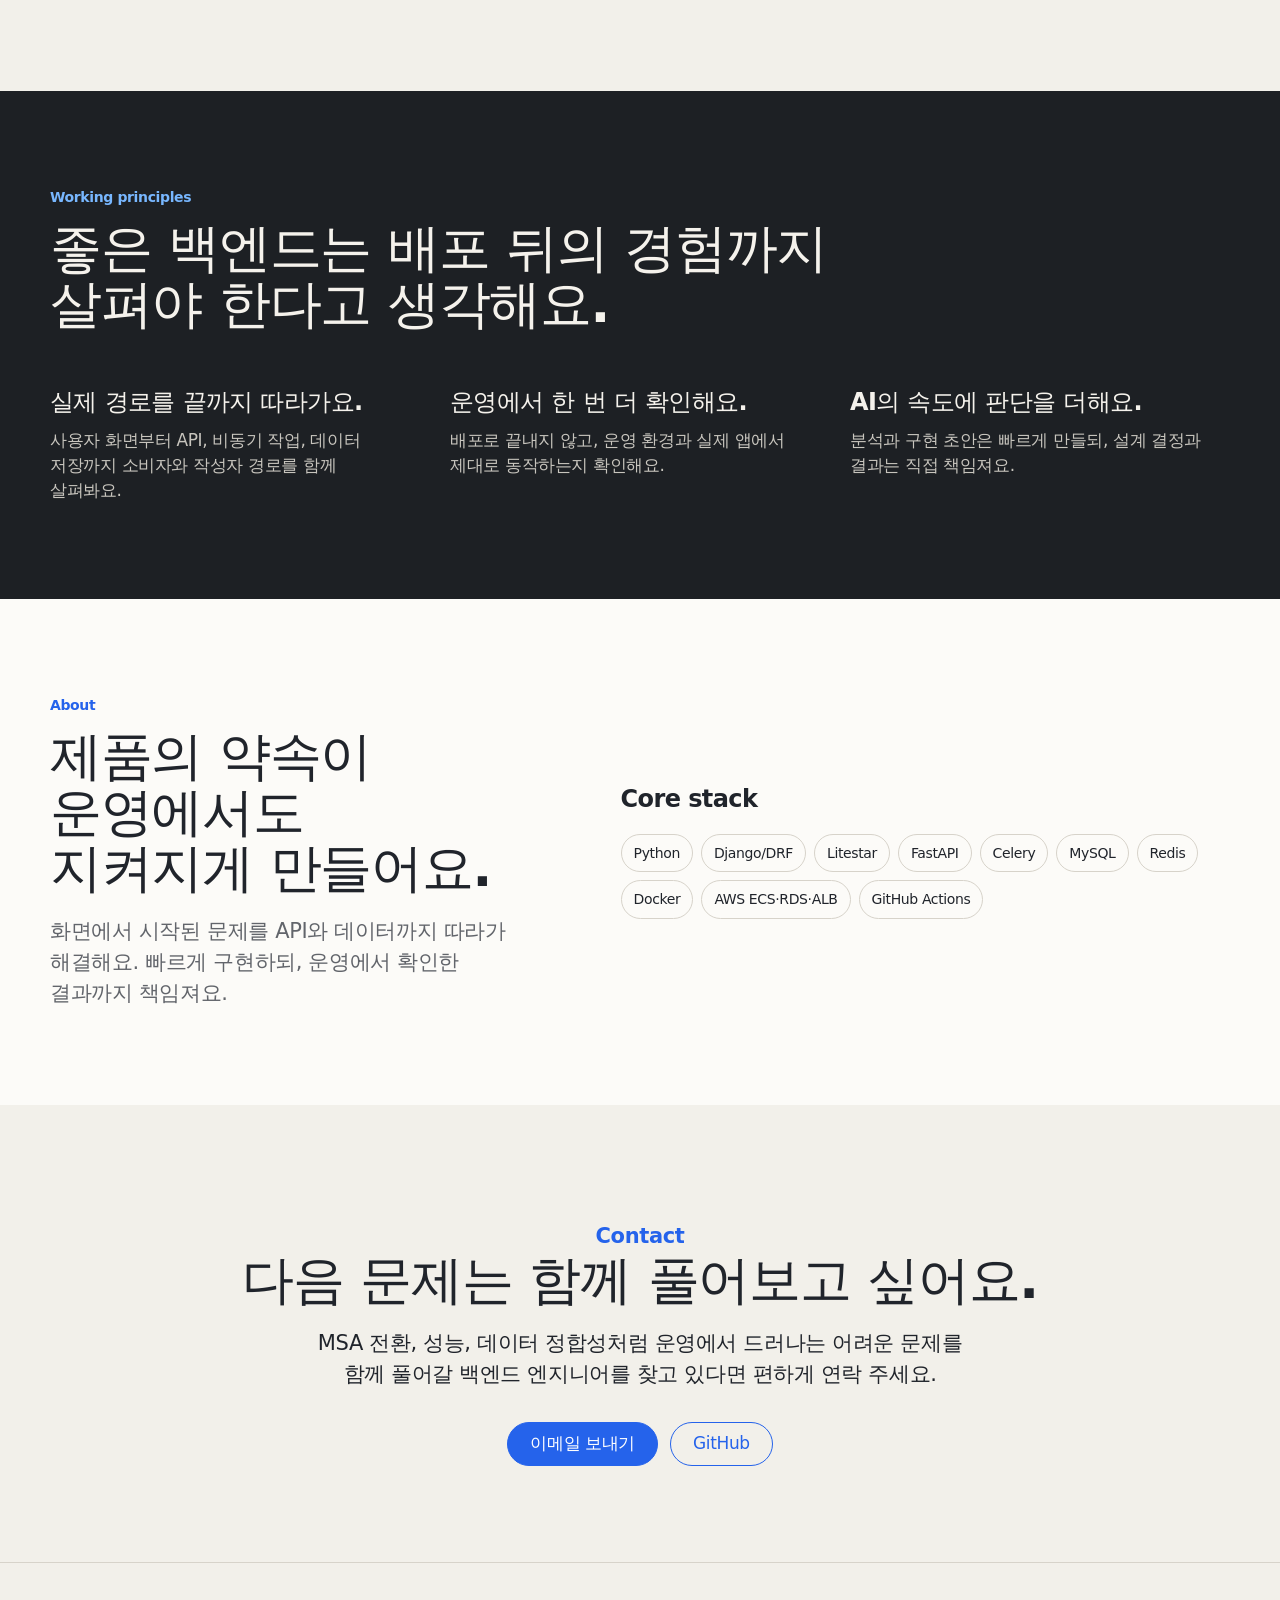
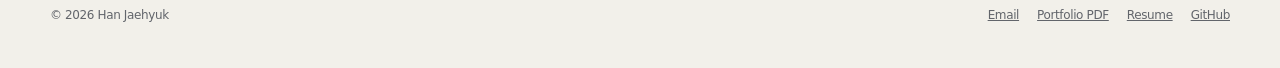
==== commit eb0f3ade: "포트폴리오 개선: 원인 서술 정정, 사례 재배치, 접근성 수정 - 성능 사례 원인 재서술: 무효화된 선조회 제거 + DB 집계 (기존 서술은 방향이 반대였음) - 데이터 접근량을 " ====
--- a/index.html
+++ b/index.html
@@ -2,6 +2,7 @@
 <html lang="ko">
 <head>
   <meta charset="utf-8">
+  <meta name="robots" content="noindex, nofollow">
   <meta name="viewport" content="width=device-width, initial-scale=1">
   <meta name="description" content="운영의 복잡함을 신뢰할 수 있는 제품 경험으로 바꾸는 백엔드 엔지니어 한재혁의 포트폴리오">
   <link rel="icon" href="data:,">
@@ -10,23 +11,14 @@
 </head>
 <body>
   <a class="skip" href="#main">본문으로 건너뛰기</a>
-  <header>
-    <nav class="global-nav" aria-label="글로벌 탐색">
+  <header class="site-header">
+    <nav class="site-nav" aria-label="주요 탐색">
       <div class="nav-inner">
-        <a class="brand" href="index.html">JH</a>
-        <div class="nav-links">
-          <a href="#work">Work</a>
-          <a href="#principles">Principles</a>
-          <a href="https://github.com/Jh-jaehyuk" target="_blank" rel="noreferrer">GitHub</a>
-        </div>
-      </div>
-    </nav>
-    <nav class="sub-nav" aria-label="포트폴리오 탐색">
-      <div class="sub-nav-inner">
-        <a class="sub-title" href="#top">한재혁</a>
-        <div class="sub-links">
-          <a href="#work">Case Studies</a>
-          <a href="#about">About</a>
+        <a class="site-brand" href="#top">한재혁</a>
+        <div class="site-links">
+          <a href="#work">사례</a>
+          <a href="#about">소개</a>
+          <a class="site-link--github" href="https://github.com/Jh-jaehyuk" target="_blank" rel="noreferrer">GitHub</a>
           <a class="button button--primary" href="resume-public.pdf">이력서</a>
         </div>
       </div>
@@ -36,13 +28,12 @@
   <main id="main">
     <section class="section hero" id="top">
       <div class="container">
-        <p class="eyebrow">Backend Engineer · DatePOP</p>
-        <h1>운영의 복잡함을 신뢰할 수 있는 제품 경험으로 바꿉니다.</h1>
-        <p class="lead">Python 기반 백엔드부터 데이터 정합성·성능·MSA 전환까지, 실제 사용자 경로를 끝까지 추적합니다.</p>
-        <p class="support" style="margin-inline:auto">AI 에이전트를 개발 파트너로 활용해 분석과 구현 속도를 높이고, 설계부터 운영 검증까지 책임집니다.</p>
+        <p class="eyebrow">Backend Engineer</p>
+        <h1>복잡한 운영 문제를 믿을 수 있는 제품 경험으로 바꿔요.</h1>
+        <p class="lead">Python 백엔드부터 데이터 정합성·성능·MSA 전환까지, 실제 사용자 경로를 끝까지 따라가요.</p>
         <div class="button-row">
           <a class="button button--primary" href="#work">사례 보기</a>
-          <a class="button" href="resume-public.pdf">이력서 PDF</a>
+          <a class="button" href="han-jaehyuk-portfolio.pdf">포트폴리오 PDF</a>
         </div>
       </div>
     </section>
@@ -50,14 +41,14 @@
     <section class="section section--parchment" aria-labelledby="impact-title">
       <div class="container">
         <div class="section-head">
-          <p class="eyebrow">Selected impact</p>
-          <h2 id="impact-title">결과는 측정 조건과 운영 검증으로 설명합니다.</h2>
+          <p class="eyebrow">Selected evidence</p>
+          <h2 id="impact-title">숫자는 측정 조건과 함께 설명하고, 운영에서 다시 확인했어요.</h2>
         </div>
         <div class="metric-grid">
-          <article class="metric"><small>MSA migration</small><strong>9 APIs</strong><p>클라이언트 변경 없이 운영 트래픽 전환</p></article>
-          <article class="metric"><small>API response</small><strong>&lt; 1s</strong><p>30초 이상 타임아웃되던 화면 복구</p></article>
-          <article class="metric"><small>Production response</small><strong>300–500ms</strong><p>동일 계정·데이터 조건 반복 측정</p></article>
-          <article class="metric"><small>Reward usage</small><strong>≈ 4×</strong><p>증가한 사용량에서 원장 정합성 유지</p></article>
+          <article class="metric"><small>MSA migration</small><strong><span class="metric-value">9</span><span class="metric-unit">개 API</span></strong><p><span>클라이언트 변경 없이</span><span>일부 운영 트래픽 전환</span></p></article>
+          <article class="metric"><small>API response</small><strong><span class="metric-value">&lt; 1</span><span class="metric-unit">초</span></strong><p><span>30초 이상 응답 실패 해소</span><span>운영 주로 300~500ms</span></p></article>
+          <article class="metric"><small>Data loaded</small><strong><span class="metric-value">1/1,000</span></strong><p><span>찜 목록 응답 계산에 읽던 행</span><span>같은 응답 기준 전후 비교</span></p></article>
+          <article class="metric"><small>Data integrity</small><strong><span class="metric-value">4</span><span class="metric-unit">건</span></strong><p><span>복제 지연 · 한도 오염 · 재계산 동시성</span><span>잔액 회수 경계를 순차 해결</span></p></article>
         </div>
       </div>
     </section>
@@ -66,22 +57,25 @@
       <section class="section work section--dark">
         <div class="container work-grid">
           <div class="work-copy">
-            <p class="eyebrow">Case 01 · AI-native migration</p>
-            <h2>3개 레거시 백엔드의 구독 도메인을 단계적으로 MSA로 통합하다.</h2>
-            <p>실제 운영 트래픽을 받는 전용 서비스로 9개 API operation을 이전했습니다. AI 에이전트로 호출 경로와 계약 차이를 빠르게 좁히고, 범위·위험 판단과 운영 검증은 직접 책임졌습니다.</p>
+            <p class="eyebrow">Case 01 · Service extraction</p>
+            <h2>세 레거시 백엔드의 구독 기능을 하나씩 전용 서비스로 떼어냈어요.</h2>
+            <p>실제 운영 트래픽을 받는 전용 서비스로 API 9개를 옮겼어요. 세 저장소에 흩어진 호출 경로와 계약 차이를 좁힌 뒤 전용 서비스의 API를 직접 구현하고, 운영에서 전환 결과를 검증했어요.</p>
             <ul class="work-meta">
-              <li><b>역할</b> 마이그레이션 실행 책임자</li>
+              <li><b>역할</b> 이전 범위 선정 · 계약 비교 · 구독 서비스 API 구현 · 운영 검증</li>
               <li><b>결과</b> 9개 API 전환 · 클라이언트 변경 0</li>
               <li><b>상태</b> 일부 운영 트래픽 전환 완료</li>
             </ul>
-            <div class="button-row"><a class="button button--primary" href="msa-migration.html">자세히 보기</a></div>
-          </div>
-          <div class="visual" aria-label="구독 도메인 이전 구조">
+            <div class="button-row"><a class="button button--primary" href="msa-migration.html">MSA 전환 사례</a></div>
+          </div>
+          <div class="visual" role="group" aria-label="구독 도메인 이전 구조">
             <p class="visual-label">Production routing</p>
             <div class="flow">
-              <div class="flow-step"><small>Priority</small><strong>구독 전용 서비스</strong></div>
-              <div class="flow-arrow" aria-hidden="true">↓</div>
-              <div class="flow-step"><small>Fallback</small><strong>기존 서비스 경로 유지</strong></div>
+              <div class="flow-step"><small>Routing boundary</small><strong>ALB 경로 분기</strong></div>
+              <div class="flow-arrow"><span aria-hidden="true">↓</span> API 경로별 대상 분리 <span aria-hidden="true">↓</span></div>
+              <div class="flow flow--split">
+                <div class="flow-step"><small>Migrated routes</small><strong>구독 전용 서비스</strong></div>
+                <div class="flow-step"><small>Remaining routes</small><strong>기존 서비스 경로</strong></div>
+              </div>
               <div class="flow-arrow" aria-hidden="true">↓</div>
               <div class="flow-step"><small>Evidence</small><strong>라우팅 · 헬스 · 운영 로그</strong></div>
             </div>
@@ -92,22 +86,22 @@
       <section class="section work">
         <div class="container work-grid">
           <div class="work-copy">
-            <p class="eyebrow">Case 02 · Product system</p>
-            <h2>제휴 매장당 월 1회 무료 마케팅을, 사장님이 앱에서 직접 운영하게 만들다.</h2>
-            <p>사장님 앱 리뉴얼의 핵심 경쟁 포인트를 백엔드 상태 머신으로 구현했습니다. 현재 단계·문구·가능한 행동을 서버가 결정해 iOS와 Android가 같은 정책을 보도록 만들었습니다.</p>
+            <p class="eyebrow">Case 02 · Performance</p>
+            <h2>30초 넘게 타임아웃되던 응답을 1초 미만으로 줄였어요.</h2>
+            <p>결제 이력을 통째로 미리 읽으면서도 정작 응답을 만들 때는 다시 조회하고 있었어요. 그 선조회를 걷어내고 집계를 DB로 옮겼어요. 같은 계정과 데이터로 배포 전후를 반복 측정했고, 데이터를 받지 못하던 앱 화면이 정상 노출되는 것까지 확인했어요.</p>
             <ul class="work-meta">
-              <li><b>역할</b> 백엔드 구현 책임</li>
-              <li><b>핵심</b> 시간·상태 기반 운영 플로우</li>
-              <li><b>상태</b> 백엔드 완료 · 앱 연동 및 QA 진행</li>
+              <li><b>원인</b> 쓰이지 않는 결제 원본 선조회 + 도메인 메서드의 재조회</li>
+              <li><b>결과</b> 모든 측정 1초 미만 · 읽어 들인 행 약 1/1,000</li>
+              <li><b>영향</b> 30초 이상 응답 실패 해소 · 앱 화면 복구</li>
             </ul>
-            <div class="button-row"><a class="button button--primary" href="self-marketing.html">자세히 보기</a></div>
-          </div>
-          <div class="visual" aria-label="셀프마케팅 진행 상태">
-            <p class="visual-label">Server-driven state</p>
+            <div class="button-row"><a class="button button--primary" href="performance.html">성능 개선 사례</a></div>
+          </div>
+          <div class="visual" role="group" aria-label="API 성능 개선 결과">
+            <p class="visual-label">Measured response</p>
             <div class="flow">
-              <div class="flow-step"><small>01–03</small><strong>신청 → 검수 → 모집</strong></div>
-              <div class="flow-step"><small>04–06</small><strong>선정 → 체험 → 평가</strong></div>
-              <div class="flow-step"><small>07</small><strong>완료 · 다음 신청 가능 시점 계산</strong></div>
+              <div class="flow-step"><small>Before</small><strong>30초+ · 요청 타임아웃</strong></div>
+              <div class="flow-arrow"><span aria-hidden="true">↓</span> 원본 적재 제거 · 집계는 DB에서 <span aria-hidden="true">↓</span></div>
+              <div class="flow-step"><small>After</small><strong>&lt; 1초 · 운영 주로 300~500ms</strong></div>
             </div>
           </div>
         </div>
@@ -116,22 +110,24 @@
       <section class="section work section--dark-2">
         <div class="container work-grid">
           <div class="work-copy">
-            <p class="eyebrow">Case 03 · Affiliate</p>
-            <h2>고품질 리뷰를 구매 전환과 연결한 어필리에이트 시스템을 구축하다.</h2>
-            <p>팝로그 작성자의 콘텐츠를 거쳐 발생한 구매를 추적하고 보상하는 흐름을 처음부터 끝까지 연결했습니다. 링크 발급부터 결제 출처 저장, 상태 변경, 월 정산까지 하나의 운영 시스템으로 만들었습니다.</p>
+            <p class="eyebrow">Case 03 · Data integrity</p>
+            <h2>리뷰를 고치고 보상을 회수해도 원장과 이력이 같은 값을 가리키게 했어요.</h2>
+            <p>복제 지연, 수정 중 리뷰의 한도 오염, 재계산 동시성, 교차 저장소 원장 반영까지 정합성 경계를 하나씩 따라가 해결했어요. 상태 플래그가 아니라 원장의 순변화를 진실로 삼았어요.</p>
             <ul class="work-meta">
-              <li><b>역할</b> 백엔드 전 구간 구현</li>
-              <li><b>규칙</b> 7일 이내 마지막 유효 링크</li>
-              <li><b>성과</b> 콘텐츠 수익화 KPI 목표 초과 달성</li>
+              <li><b>불변식</b> 같은 리뷰 상태면 몇 번 재계산해도 최종 잔액과 이력이 같다</li>
+              <li><b>해결</b> 정합성 경계 4건 · 음수 offset 원장 · 리뷰 단위 잠금</li>
+              <li><b>경계</b> 다른 저장소를 하나의 transaction처럼 가장하지 않음</li>
             </ul>
-            <div class="button-row"><a class="button button--primary" href="affiliate.html">자세히 보기</a></div>
-          </div>
-          <div class="visual" aria-label="팝로그 어필리에이트 흐름">
-            <p class="visual-label">Content to settlement</p>
+            <div class="button-row"><a class="button button--primary" href="reward-integrity.html">정합성 사례</a></div>
+          </div>
+          <div class="visual" role="group" aria-label="보상 원장과 리뷰 이력의 commit 경계">
+            <p class="visual-label">Commit boundary</p>
             <div class="flow">
-              <div class="flow-step"><small>Discover</small><strong>팝로그 → 링크 → 구매</strong></div>
-              <div class="flow-step"><small>Attribute</small><strong>결제 출처 저장 → 전환 반영</strong></div>
-              <div class="flow-step"><small>Reward</small><strong>작성자 보상 → 월 정산</strong></div>
+              <div class="flow-step"><small>Review event</small><strong>수정 · 삭제 · 미디어 상태 변경</strong></div>
+              <div class="flow-arrow"><span aria-hidden="true">↓</span> 리뷰 단위 잠금 후 재계산 <span aria-hidden="true">↓</span></div>
+              <div class="flow-step"><small>Source of value</small><strong>핵심 보상 원장 먼저 commit</strong></div>
+              <div class="flow-arrow"><span aria-hidden="true">↓</span> 성공 후 동기화 · 일일 reconciliation <span aria-hidden="true">↓</span></div>
+              <div class="flow-step"><small>Projection</small><strong>리뷰 보상 이력</strong></div>
             </div>
           </div>
         </div>
@@ -142,19 +138,19 @@
       <div class="container">
         <div class="section-head">
           <p class="eyebrow">Supporting cases</p>
-          <h2 id="supporting-title">성능과 정합성은 운영에서 증명했습니다.</h2>
+          <h2 id="supporting-title">정산 추적과 제품 운영 구조도 함께 다뤘어요.</h2>
         </div>
         <div class="supporting-grid">
-          <a class="case-card" href="performance.html">
-            <small>Case 04 · Performance</small>
-            <h3>30초 타임아웃을 500ms 이하로 줄여 앱 화면을 복구하다.</h3>
-            <p>동일 계정과 데이터로 배포 전후를 측정하고, 로컬·스테이징·운영과 실제 앱 노출까지 확인했습니다.</p>
+          <a class="case-card" href="affiliate.html">
+            <small>Case 04 · Affiliate</small>
+            <h3>좋은 리뷰가 만든 구매를 추적하고 보상할 수 있게 했어요.</h3>
+            <p>링크 발급부터 결제 출처 저장, 상태 변경과 월 정산까지 백엔드 전 구간을 하나의 운영 시스템으로 연결했어요.</p>
             <span class="link">사례 읽기 →</span>
           </a>
-          <a class="case-card" href="reward-integrity.html">
-            <small>Case 05 · Data integrity</small>
-            <h3>사용량이 4배 늘어난 리뷰 보상 시스템의 정합성을 지키다.</h3>
-            <p>복제 지연, 재계산 동시성, 교차 저장소 원장 반영 문제를 단계적으로 해결했습니다.</p>
+          <a class="case-card" href="self-marketing.html">
+            <small>Case 05 · Product system</small>
+            <h3>매달 한 번 무료로 받는 마케팅을 사장님이 직접 운영하게 만들었어요.</h3>
+            <p>시간과 상태에 따라 문구와 가능한 행동을 서버가 결정하는 운영 계약을 만들었어요. 현재 앱 연동과 QA를 진행하고 있어요.</p>
             <span class="link">사례 읽기 →</span>
           </a>
         </div>
@@ -165,12 +161,12 @@
       <div class="container">
         <div class="section-head">
           <p class="eyebrow">Working principles</p>
-          <h2>좋은 백엔드는 배포 이후의 경험까지 책임집니다.</h2>
+          <h2>좋은 백엔드는 배포 뒤의 경험까지 살펴야 한다고 생각해요.</h2>
         </div>
         <div class="principles-grid">
-          <article><h3>실제 경로를 끝까지 봅니다.</h3><p>사용자 화면부터 API, 비동기 작업, 데이터 저장까지 소비자와 작성자 경로를 함께 추적합니다.</p></article>
-          <article><h3>운영에서 확인합니다.</h3><p>배포 완료가 아니라 운영 환경과 실제 앱에서 정상 동작하는 것까지 검증합니다.</p></article>
-          <article><h3>AI의 속도에 판단을 더합니다.</h3><p>분석과 구현 초안은 가속하되, 설계 결정과 결과의 책임은 직접 집니다.</p></article>
+          <article><h3>실제 경로를 끝까지 따라가요.</h3><p>사용자 화면부터 API, 비동기 작업, 데이터 저장까지 소비자와 작성자 경로를 함께 살펴봐요.</p></article>
+          <article><h3>운영에서 한 번 더 확인해요.</h3><p>배포로 끝내지 않고, 운영 환경과 실제 앱에서 제대로 동작하는지 확인해요.</p></article>
+          <article><h3>AI의 속도에 판단을 더해요.</h3><p>분석과 구현 초안은 빠르게 만들되, 설계 결정과 결과는 직접 책임져요.</p></article>
         </div>
       </div>
     </section>
@@ -179,15 +175,15 @@
       <div class="container two-column">
         <div>
           <p class="eyebrow">About</p>
-          <h2>Python 백엔드 엔지니어 한재혁입니다.</h2>
-          <p class="support">데이트팝에서 결제·정산·리뷰·어필리에이트·마케팅과 MSA 전환을 다루고 있습니다. 팀의 성과와 제가 맡은 범위를 구분하고, 공개할 수 있는 증거만으로 문제 해결 과정을 설명합니다.</p>
+          <h2>제품의 약속이 운영에서도 지켜지게 만들어요.</h2>
+          <p class="support">화면에서 시작된 문제를 API와 데이터까지 따라가 해결해요. 빠르게 구현하되, 운영에서 확인한 결과까지 책임져요.</p>
         </div>
         <div>
           <h3>Core stack</h3>
-          <div class="tags" style="margin-top:20px">
-            <span class="tag">Python</span><span class="tag">Django/DRF</span><span class="tag">Litestar</span><span class="tag">Celery</span>
+          <div class="tags">
+            <span class="tag">Python</span><span class="tag">Django/DRF</span><span class="tag">Litestar</span><span class="tag">FastAPI</span><span class="tag">Celery</span>
             <span class="tag">MySQL</span><span class="tag">Redis</span><span class="tag">Docker</span><span class="tag">AWS ECS·RDS·ALB</span>
-            <span class="tag">GitHub Actions</span><span class="tag">Codex</span><span class="tag">Claude Code</span><span class="tag">Cursor</span><span class="tag">MCP</span>
+            <span class="tag">GitHub Actions</span>
           </div>
         </div>
       </div>
@@ -196,8 +192,8 @@
     <section class="section section--parchment contact">
       <div class="container">
         <p class="eyebrow">Contact</p>
-        <h2>복잡한 운영 문제를 신뢰할 수 있는 제품 변화로 만들겠습니다.</h2>
-        <p>백엔드 개발과 운영 안정성에 관한 이야기를 기다립니다.</p>
+        <h2>다음 문제는 함께 풀어보고 싶어요.</h2>
+        <p>MSA 전환, 성능, 데이터 정합성처럼 운영에서 드러나는 어려운 문제를 함께 풀어갈 백엔드 엔지니어를 찾고 있다면 편하게 연락 주세요.</p>
         <div class="button-row">
           <a class="button button--primary" href="mailto:jh.jaehyuk213@gmail.com">이메일 보내기</a>
           <a class="button" href="https://github.com/Jh-jaehyuk" target="_blank" rel="noreferrer">GitHub</a>
@@ -211,6 +207,7 @@
       <span>© 2026 Han Jaehyuk</span>
       <div class="footer-links">
         <a href="mailto:jh.jaehyuk213@gmail.com">Email</a>
+        <a href="han-jaehyuk-portfolio.pdf">Portfolio PDF</a>
         <a href="resume-public.pdf">Resume</a>
         <a href="https://github.com/Jh-jaehyuk" target="_blank" rel="noreferrer">GitHub</a>
       </div>
--- a/styles.css
+++ b/styles.css
@@ -1,18 +1,24 @@
 :root {
-  --primary: #0066cc;
-  --primary-focus: #0071e3;
-  --primary-dark: #2997ff;
-  --canvas: #fff;
-  --parchment: #f5f5f7;
-  --pearl: #fafafc;
-  --ink: #1d1d1f;
-  --muted: #6e6e73;
-  --dark: #272729;
-  --dark-2: #2a2a2c;
-  --dark-3: #252527;
-  --hairline: #e0e0e0;
+  --primary: #2563eb;
+  --primary-focus: #1d4ed8;
+  --primary-dark: #78b7ff;
+  --canvas: #fcfbf8;
+  --parchment: #f2f0ea;
+  --pearl: #fff;
+  --ink: #20242b;
+  --muted: #62656b;
+  --muted-dark: #c8c5be;
+  --on-dark: #f5f2ec;
+  --on-primary: #fff;
+  --dark: #24272c;
+  --dark-2: #2a2d32;
+  --dark-3: #1d2024;
+  --hairline: #d7d3ca;
+  --nav-surface: rgba(233, 230, 222, .92);
+  --nav-border: #d2cec4;
   --max: 1180px;
   --reading: 760px;
+  --nav-height: 60px;
   color: var(--ink);
   background: var(--canvas);
   font-family: "SF Pro Text", -apple-system, BlinkMacSystemFont, system-ui, sans-serif;
@@ -30,7 +36,7 @@
   line-height: 1.47;
   letter-spacing: -.022em;
   word-break: keep-all;
-  overflow-wrap: anywhere;
+  overflow-wrap: break-word;
 }
 
 a { color: inherit; }
@@ -41,6 +47,17 @@
 :focus-visible {
   outline: 2px solid var(--primary-focus);
   outline-offset: 3px;
+}
+
+/* 다크 섹션에서는 --primary-focus가 2.06~2.44:1로 사라진다. 밝은 링으로 교체(6.59~7.80:1) */
+.section--dark :focus-visible,
+.section--dark-2 :focus-visible,
+.section--dark-3 :focus-visible { outline-color: var(--primary-dark); }
+
+/* 파란 버튼 위에서는 어느 파랑도 안 보인다(1.30:1). 흰 링을 버튼 안쪽에 그린다(5.17:1) */
+.button--primary:focus-visible {
+  outline-color: var(--on-primary);
+  outline-offset: -5px;
 }
 
 .skip {
@@ -51,26 +68,18 @@
   padding: 10px 16px;
   border-radius: 999px;
   background: var(--primary);
-  color: white;
+  color: var(--on-primary);
 }
 
 .skip:focus { top: 12px; }
 
-.global-nav {
-  height: 44px;
-  background: #000;
-  color: white;
-}
-
 .nav-inner,
-.sub-nav-inner,
 .container {
   width: min(calc(100% - 40px), var(--max));
   margin-inline: auto;
 }
 
-.nav-inner,
-.sub-nav-inner {
+.nav-inner {
   height: 100%;
   display: flex;
   align-items: center;
@@ -78,14 +87,27 @@
   gap: 24px;
 }
 
-.brand {
-  font-size: 13px;
+.site-header {
+  position: sticky;
+  top: 0;
+  z-index: 20;
+}
+
+.site-nav {
+  height: var(--nav-height);
+  border-bottom: 1px solid var(--nav-border);
+  background: var(--nav-surface);
+  backdrop-filter: saturate(180%) blur(20px);
+}
+
+.site-brand {
+  font-family: "SF Pro Display", -apple-system, BlinkMacSystemFont, system-ui, sans-serif;
+  font-size: 19px;
   font-weight: 600;
   text-decoration: none;
 }
 
-.nav-links,
-.sub-links,
+.site-links,
 .button-row,
 .tags,
 .footer-links {
@@ -94,39 +116,24 @@
   flex-wrap: wrap;
 }
 
-.nav-links { gap: 28px; }
-
-.nav-links a {
-  color: white;
-  font-size: 12px;
-  letter-spacing: -.01em;
+.site-links {
+  gap: 28px;
+  font-size: 14px;
+}
+
+/* 텍스트 링크의 라인박스는 약 20px로 WCAG 2.5.8 최소 24px에 미달한다 */
+.site-links a {
+  min-height: 24px;
+  display: inline-flex;
+  align-items: center;
   text-decoration: none;
-  opacity: .82;
-}
-
-.sub-nav {
-  position: sticky;
-  top: 0;
-  z-index: 20;
-  height: 52px;
-  border-bottom: 1px solid rgba(0, 0, 0, .08);
-  background: rgba(245, 245, 247, .82);
-  backdrop-filter: saturate(180%) blur(20px);
-}
-
-.sub-title {
-  font-family: "SF Pro Display", -apple-system, BlinkMacSystemFont, system-ui, sans-serif;
-  font-size: 21px;
-  font-weight: 600;
-  text-decoration: none;
-}
-
-.sub-links {
-  gap: 24px;
+}
+
+.site-links .button {
+  min-height: 40px;
+  padding: 8px 16px;
   font-size: 14px;
 }
-
-.sub-links a { text-decoration: none; }
 
 .button {
   min-height: 44px;
@@ -145,7 +152,7 @@
 
 .button--primary {
   background: var(--primary);
-  color: white;
+  color: var(--on-primary);
 }
 
 .button--dark {
@@ -164,29 +171,30 @@
 
 .section--dark {
   background: var(--dark);
-  color: white;
+  color: var(--on-dark);
 }
 
 .section--dark-2 {
   background: var(--dark-2);
-  color: white;
+  color: var(--on-dark);
 }
 
 .section--dark-3 {
   background: var(--dark-3);
-  color: white;
+  color: var(--on-dark);
 }
 
 .section--dark .muted,
 .section--dark-2 .muted,
-.section--dark-3 .muted { color: #ccc; }
+.section--dark-3 .muted { color: var(--muted-dark); }
 
 .section--dark a:not(.button),
 .section--dark-2 a:not(.button),
 .section--dark-3 a:not(.button) { color: var(--primary-dark); }
 
 .hero {
-  min-height: calc(100svh - 96px);
+  /* 100svh를 그대로 쓰면 근거(지표 카드)가 전부 폴드 아래로 밀린다 */
+  min-height: min(680px, calc(100svh - var(--nav-height)));
   display: grid;
   place-items: center;
   text-align: center;
@@ -223,6 +231,7 @@
   font-family: "SF Pro Display", -apple-system, BlinkMacSystemFont, system-ui, sans-serif;
   font-weight: 600;
   letter-spacing: -.025em;
+  text-wrap: balance;
 }
 
 h1 {
@@ -262,6 +271,17 @@
   font-size: 21px;
 }
 
+/* 히어로는 가운데 정렬이므로 .support도 중앙에 (이전엔 인라인 style로 땜빵) */
+.hero:not(.hero--case) .support { margin-inline: auto; }
+
+.lead,
+.support,
+.reading p,
+.work-copy p,
+.contact p {
+  text-wrap: pretty;
+}
+
 .button-row {
   gap: 12px;
   margin-top: 32px;
@@ -294,7 +314,7 @@
 
 .section--dark .stat-stack dt,
 .section--dark-2 .stat-stack dt,
-.section--dark-3 .stat-stack dt { color: #ccc; }
+.section--dark-3 .stat-stack dt { color: var(--muted-dark); }
 
 .stat-stack dd {
   margin: 4px 0 0;
@@ -321,7 +341,9 @@
 }
 
 .metric {
-  min-height: 220px;
+  min-height: 248px;
+  display: flex;
+  flex-direction: column;
   padding: 24px;
   border: 1px solid var(--hairline);
   border-radius: 18px;
@@ -334,15 +356,32 @@
 }
 
 .metric strong {
-  display: block;
-  margin: 42px 0 10px;
+  display: grid;
+  gap: 6px;
+  margin: 32px 0 18px;
   font-family: "SF Pro Display", -apple-system, BlinkMacSystemFont, system-ui, sans-serif;
-  font-size: clamp(38px, 4vw, 54px);
+}
+
+.metric-value {
+  font-size: clamp(44px, 4vw, 54px);
   line-height: 1;
   letter-spacing: -.035em;
 }
 
-.metric p { margin: 0; }
+.metric-unit {
+  min-height: 20px;
+  font-family: "SF Pro Text", -apple-system, BlinkMacSystemFont, system-ui, sans-serif;
+  font-size: 15px;
+  line-height: 1.3;
+  letter-spacing: -.01em;
+}
+
+.metric p {
+  min-height: 50px;
+  margin: auto 0 0;
+}
+
+.metric p span { display: block; }
 
 .featured-work {
   display: grid;
@@ -376,6 +415,10 @@
 }
 
 .work-meta li {
+  /* 값이 길어 줄바꿈될 때 둘째 줄이 라벨 열까지 흘러내리지 않게 2열로 고정 */
+  display: grid;
+  grid-template-columns: 92px minmax(0, 1fr);
+  gap: 4px 12px;
   padding: 12px 0;
   border-top: 1px solid rgba(0, 0, 0, .12);
 }
@@ -383,11 +426,7 @@
 .section--dark .work-meta li,
 .section--dark-2 .work-meta li { border-color: rgba(255, 255, 255, .18); }
 
-.work-meta b {
-  display: inline-block;
-  min-width: 92px;
-  font-weight: 600;
-}
+.work-meta b { font-weight: 600; }
 
 .visual {
   padding: 28px;
@@ -411,7 +450,7 @@
 }
 
 .section--dark .visual-label,
-.section--dark-2 .visual-label { color: #ccc; }
+.section--dark-2 .visual-label { color: var(--muted-dark); }
 
 .flow {
   display: grid;
@@ -422,6 +461,8 @@
   grid-template-columns: repeat(3, 1fr);
   align-items: stretch;
 }
+
+.flow--split { grid-template-columns: repeat(2, 1fr); }
 
 .flow-step {
   min-height: 112px;
@@ -443,7 +484,7 @@
 .flow-step small { color: var(--muted); }
 
 .section--dark .flow-step small,
-.section--dark-2 .flow-step small { color: #ccc; }
+.section--dark-2 .flow-step small { color: var(--muted-dark); }
 
 .flow-step strong { font-size: 18px; }
 
@@ -490,10 +531,14 @@
   color: var(--primary);
 }
 
+/* 컨테이너 폭은 .container와 맞춰 좌측 기준선을 통일하고(이전엔 1440px에서 210px 어긋남),
+   측정폭 제한은 자식에 걸어 760px를 유지한다 */
 .reading {
-  width: min(100%, var(--reading));
+  width: min(calc(100% - 40px), var(--max));
   margin-inline: auto;
 }
+
+.reading > * { max-width: var(--reading); }
 
 .reading > * + * { margin-top: 24px; }
 
@@ -565,7 +610,7 @@
 .section--dark .decision p,
 .section--dark .evidence p,
 .section--dark-2 .decision p,
-.section--dark-2 .evidence p { color: #ccc; }
+.section--dark-2 .evidence p { color: var(--muted-dark); }
 
 .architecture {
   padding: 32px;
@@ -611,6 +656,289 @@
 .section--dark-2 .architecture-node--primary,
 .section--dark-3 .architecture-node--primary { border-color: var(--primary-dark); }
 
+.system-map {
+  padding: 32px;
+  border: 1px solid var(--hairline);
+  border-radius: 18px;
+  background: var(--pearl);
+}
+
+.section--dark .system-map,
+.section--dark-2 .system-map,
+.section--dark-3 .system-map {
+  border-color: rgba(255, 255, 255, .18);
+  background: rgba(255, 255, 255, .035);
+}
+
+.system-map__label {
+  margin: 0 0 24px;
+  color: var(--muted);
+  font-size: 12px;
+  font-weight: 600;
+  letter-spacing: .04em;
+  text-transform: uppercase;
+}
+
+.section--dark .system-map__label,
+.section--dark-2 .system-map__label,
+.section--dark-3 .system-map__label { color: var(--muted-dark); }
+
+.system-map__flow {
+  display: flex;
+  align-items: stretch;
+  gap: 12px;
+}
+
+.system-map__flow > .system-node,
+.system-map__flow > .system-branch { flex: 1; }
+
+.system-node,
+.system-route,
+.system-proof li,
+.system-domain {
+  border: 1px solid var(--hairline);
+  border-radius: 8px;
+  background: var(--canvas);
+}
+
+.section--dark .system-node,
+.section--dark .system-route,
+.section--dark .system-proof li,
+.section--dark .system-domain,
+.section--dark-2 .system-node,
+.section--dark-2 .system-route,
+.section--dark-2 .system-proof li,
+.section--dark-2 .system-domain,
+.section--dark-3 .system-node,
+.section--dark-3 .system-route,
+.section--dark-3 .system-proof li,
+.section--dark-3 .system-domain {
+  border-color: rgba(255, 255, 255, .16);
+  background: rgba(255, 255, 255, .035);
+}
+
+.system-node,
+.system-route {
+  min-height: 128px;
+  display: flex;
+  flex-direction: column;
+  justify-content: space-between;
+  padding: 18px;
+}
+
+.system-node small,
+.system-route small,
+.system-proof span,
+.system-domain span {
+  color: var(--muted);
+  font-size: 12px;
+  font-weight: 600;
+}
+
+.section--dark .system-node small,
+.section--dark .system-route small,
+.section--dark .system-proof span,
+.section--dark .system-domain span,
+.section--dark-2 .system-node small,
+.section--dark-2 .system-route small,
+.section--dark-2 .system-proof span,
+.section--dark-2 .system-domain span,
+.section--dark-3 .system-node small,
+.section--dark-3 .system-route small,
+.section--dark-3 .system-proof span,
+.section--dark-3 .system-domain span { color: var(--muted-dark); }
+
+.system-node strong,
+.system-route strong,
+.system-domain strong {
+  font-size: 19px;
+  line-height: 1.2;
+}
+
+.system-node p,
+.system-route p {
+  margin: 12px 0 0;
+  color: var(--muted);
+  font-size: 14px;
+}
+
+.section--dark .system-node p,
+.section--dark .system-route p,
+.section--dark-2 .system-node p,
+.section--dark-2 .system-route p,
+.section--dark-3 .system-node p,
+.section--dark-3 .system-route p { color: var(--muted-dark); }
+
+.system-node--primary,
+.system-route--primary { border: 2px solid var(--primary); }
+
+.section--dark .system-node--primary,
+.section--dark .system-route--primary,
+.section--dark-2 .system-node--primary,
+.section--dark-2 .system-route--primary,
+.section--dark-3 .system-node--primary,
+.section--dark-3 .system-route--primary { border-color: var(--primary-dark); }
+
+.system-route--legacy { border-style: dashed; }
+
+.system-arrow {
+  width: 28px;
+  display: grid;
+  flex: 0 0 28px;
+  place-items: center;
+  color: var(--primary);
+}
+
+.system-arrow::before {
+  content: "→";
+  font-size: 22px;
+}
+
+.section--dark .system-arrow,
+.section--dark-2 .system-arrow,
+.section--dark-3 .system-arrow { color: var(--primary-dark); }
+
+.system-branch {
+  display: grid;
+  gap: 10px;
+}
+
+.system-branch__label,
+.system-group-label {
+  color: var(--muted);
+  font-size: 12px;
+  font-weight: 600;
+}
+
+.section--dark .system-branch__label,
+.section--dark .system-group-label,
+.section--dark-2 .system-branch__label,
+.section--dark-2 .system-group-label,
+.section--dark-3 .system-branch__label,
+.section--dark-3 .system-group-label { color: var(--muted-dark); }
+
+.system-branch__label { display: none; }
+
+.system-group-label { margin: 16px 0 10px; }
+
+.system-route { min-height: 96px; }
+
+.system-domain {
+  display: flex;
+  align-items: center;
+  justify-content: space-between;
+  gap: 24px;
+  margin-top: 16px;
+  padding: 18px;
+}
+
+.system-proof {
+  display: grid;
+  grid-template-columns: repeat(3, 1fr);
+  gap: 10px;
+  margin: 16px 0 0;
+  padding: 0;
+  list-style: none;
+}
+
+.system-proof li {
+  min-height: 72px;
+  display: grid;
+  align-content: center;
+  gap: 4px;
+  padding: 14px;
+}
+
+.system-proof strong { font-size: 15px; }
+
+.system-map__groups,
+.system-map__signals {
+  display: grid;
+  grid-template-columns: repeat(3, 1fr);
+  gap: 12px;
+}
+
+.system-node--planned { border-style: dashed; }
+
+.system-map__signals {
+  margin-top: 12px;
+  color: var(--muted);
+  font-size: 14px;
+  text-align: center;
+}
+
+.section--dark .system-map__signals,
+.section--dark-2 .system-map__signals,
+.section--dark-3 .system-map__signals { color: var(--muted-dark); }
+
+.system-map__signals span {
+  padding: 10px;
+  border-top: 1px solid var(--hairline);
+}
+
+.section--dark .system-map__signals span,
+.section--dark-2 .system-map__signals span,
+.section--dark-3 .system-map__signals span { border-color: rgba(255, 255, 255, .16); }
+
+.system-compare {
+  display: grid;
+  grid-template-columns: repeat(2, 1fr);
+  gap: 20px;
+}
+
+.system-panel {
+  padding: 24px;
+  border: 1px solid rgba(255, 255, 255, .16);
+  border-radius: 18px;
+  background: rgba(255, 255, 255, .035);
+}
+
+.system-panel > span {
+  display: block;
+  margin-bottom: 20px;
+  color: var(--primary-dark);
+  font-size: 14px;
+  font-weight: 600;
+}
+
+.system-panel .system-map__flow { flex-direction: column; }
+
+.system-panel .system-arrow {
+  width: 100%;
+  height: 24px;
+  flex-basis: 24px;
+}
+
+.system-panel .system-arrow::before { content: "↓"; }
+
+.system-query-grid {
+  display: grid;
+  grid-template-columns: repeat(3, 1fr);
+  gap: 8px;
+}
+
+.system-query-grid span {
+  padding: 10px 8px;
+  border: 1px dashed rgba(255, 255, 255, .22);
+  border-radius: 8px;
+  color: var(--muted-dark);
+  font-size: 13px;
+  text-align: center;
+}
+
+.system-pipeline {
+  display: flex;
+  align-items: stretch;
+  gap: 8px;
+}
+
+.system-pipeline .system-node { flex: 1; }
+
+.system-pipeline .system-arrow {
+  width: 20px;
+  flex-basis: 20px;
+}
+
 .timeline {
   margin: 0;
   padding: 0;
@@ -649,7 +977,7 @@
 
 .section--dark .timeline p,
 .section--dark-2 .timeline p,
-.section--dark-3 .timeline p { color: #ccc; }
+.section--dark-3 .timeline p { color: var(--muted-dark); }
 
 .comparison {
   width: 100%;
@@ -672,7 +1000,10 @@
 
 .comparison td:first-child { font-weight: 600; }
 
-.tags { gap: 8px; }
+.tags {
+  gap: 8px;
+  margin-top: 20px;
+}
 
 .tag {
   padding: 8px 12px;
@@ -686,7 +1017,7 @@
 
 .principles-grid p {
   margin: 12px 0 0;
-  color: #ccc;
+  color: var(--muted-dark);
 }
 
 .contact { text-align: center; }
@@ -714,9 +1045,13 @@
 .next-case h2 {
   max-width: 900px;
   margin-top: 12px;
+  /* 본문 h2와 같은 52px이면 티저가 결론을 이긴다 */
+  font-size: clamp(24px, 2.6vw, 34px);
 }
 
 footer {
+  /* 모든 페이지의 마지막 섹션이 --parchment라 경계 없이 녹아든다 */
+  border-top: 1px solid var(--hairline);
   padding: 44px 24px;
   background: var(--parchment);
   color: var(--muted);
@@ -733,6 +1068,9 @@
 
 .footer-links { gap: 18px; }
 
+#work,
+#about { scroll-margin-top: calc(var(--nav-height) + 16px); }
+
 @media (max-width: 1023px) {
   .hero--case .container,
   .work-grid,
@@ -751,6 +1089,20 @@
   }
 
   .stat-stack div { padding-right: 20px; }
+
+  /* 5노드 파이프라인은 노드당 약 97px까지 좁아져 어절이 쪼개진다. 3노드 .system-map__flow는
+     노드당 약 260px이라 640px까지 버티므로 여기서는 파이프라인만 세로로 접는다 */
+  .system-pipeline { flex-direction: column; }
+
+  .system-pipeline .system-arrow {
+    width: 100%;
+    height: 24px;
+    flex-basis: 24px;
+  }
+
+  .system-pipeline .system-arrow::before { content: "↓"; }
+
+  .system-pipeline .system-node { min-height: 0; }
 }
 
 @media (max-width: 833px) {
@@ -762,29 +1114,144 @@
 }
 
 @media (max-width: 640px) {
-  body { word-break: normal; }
+  :root { --nav-height: 56px; }
 
   .section { padding: 64px 20px; }
 
-  .nav-links a:not(:last-child),
-  .sub-links a:not(.button) { display: none; }
+  .nav-inner { gap: 16px; }
+
+  .site-brand { font-size: 17px; }
+
+  .site-links { gap: 12px; }
+
+  .site-links a:not(:first-child):not(.button) { display: none; }
+
 
   .metric-grid,
   .supporting-grid,
   .architecture-row,
   .flow--horizontal,
+  .flow--split,
+  .system-compare,
+  .system-map__groups,
+  .system-map__signals,
+  .system-proof,
   .stat-stack { grid-template-columns: 1fr; }
 
+  .system-map__flow { flex-direction: column; }
+
+  .system-arrow {
+    width: 100%;
+    height: 24px;
+    flex-basis: 24px;
+  }
+
+  .system-arrow::before { content: "↓"; }
+
+  .system-domain {
+    align-items: flex-start;
+    flex-direction: column;
+    gap: 6px;
+    padding: 14px 0;
+    border-right: 0;
+    border-left: 0;
+    border-radius: 0;
+    background: transparent;
+  }
+
+  .system-map__signals { text-align: left; }
+
+  .system-branch__label { display: block; }
+
+  .system-proof li {
+    min-height: 0;
+    grid-template-columns: 72px minmax(0, 1fr);
+    align-items: center;
+    padding: 12px 14px;
+  }
+
+  .system-map__groups--consumers {
+    grid-template-columns: repeat(2, 1fr);
+  }
+
+  .system-map__groups--consumers .system-node--planned {
+    grid-column: 1 / -1;
+  }
+
   .stat-stack div { padding-right: 0; }
 
-  .case-card { min-height: 340px; }
+  .metric {
+    min-height: 180px;
+    padding: 20px;
+  }
+
+  .metric strong { margin: 18px 0 12px; }
+
+  .case-card {
+    min-height: auto;
+    padding: 24px;
+  }
+
+  .case-card h3 { margin-top: 32px; }
+
+  .timeline li {
+    grid-template-columns: 1fr;
+    gap: 8px;
+  }
 
   .comparison {
     display: block;
-    overflow-x: auto;
+    overflow: visible;
+  }
+
+  .comparison thead {
+    position: absolute;
+    width: 1px;
+    height: 1px;
+    overflow: hidden;
+    clip: rect(0 0 0 0);
+    clip-path: inset(50%);
+    white-space: nowrap;
+  }
+
+  .comparison tbody,
+  .comparison tr,
+  .comparison td {
+    display: block;
+  }
+
+  .comparison tr {
+    padding: 20px 0;
+    border-top: 1px solid var(--hairline);
+  }
+
+  .comparison tr:last-child { border-bottom: 1px solid var(--hairline); }
+
+  .comparison td,
+  .comparison td:first-child {
+    display: grid;
+    grid-template-columns: 76px minmax(0, 1fr);
+    gap: 12px;
+    padding: 6px 0;
+    border: 0;
+    font-weight: 400;
+  }
+
+  .comparison td::before {
+    content: attr(data-label);
+    color: var(--muted);
+    font-size: 12px;
+    font-weight: 600;
   }
 
   .footer-inner { flex-direction: column; }
+
+  .footer-links a {
+    min-height: 44px;
+    display: inline-flex;
+    align-items: center;
+    padding-inline: 4px;
+  }
 }
 
 @media (max-width: 419px) {
@@ -792,6 +1259,8 @@
 
   h1 { font-size: 34px; }
   h2 { font-size: 30px; }
+  h1,
+  h2 { line-height: 1.12; }
   .lead,
   .support,
   .work-copy p:not(.eyebrow),
@@ -799,7 +1268,11 @@
   .contact p { font-size: 19px; }
 
   .visual,
-  .architecture { padding: 20px; }
+  .architecture,
+  .system-map,
+  .system-panel { padding: 20px; }
+
+  .system-query-grid { grid-template-columns: 1fr; }
 }
 
 @media (prefers-reduced-motion: reduce) {
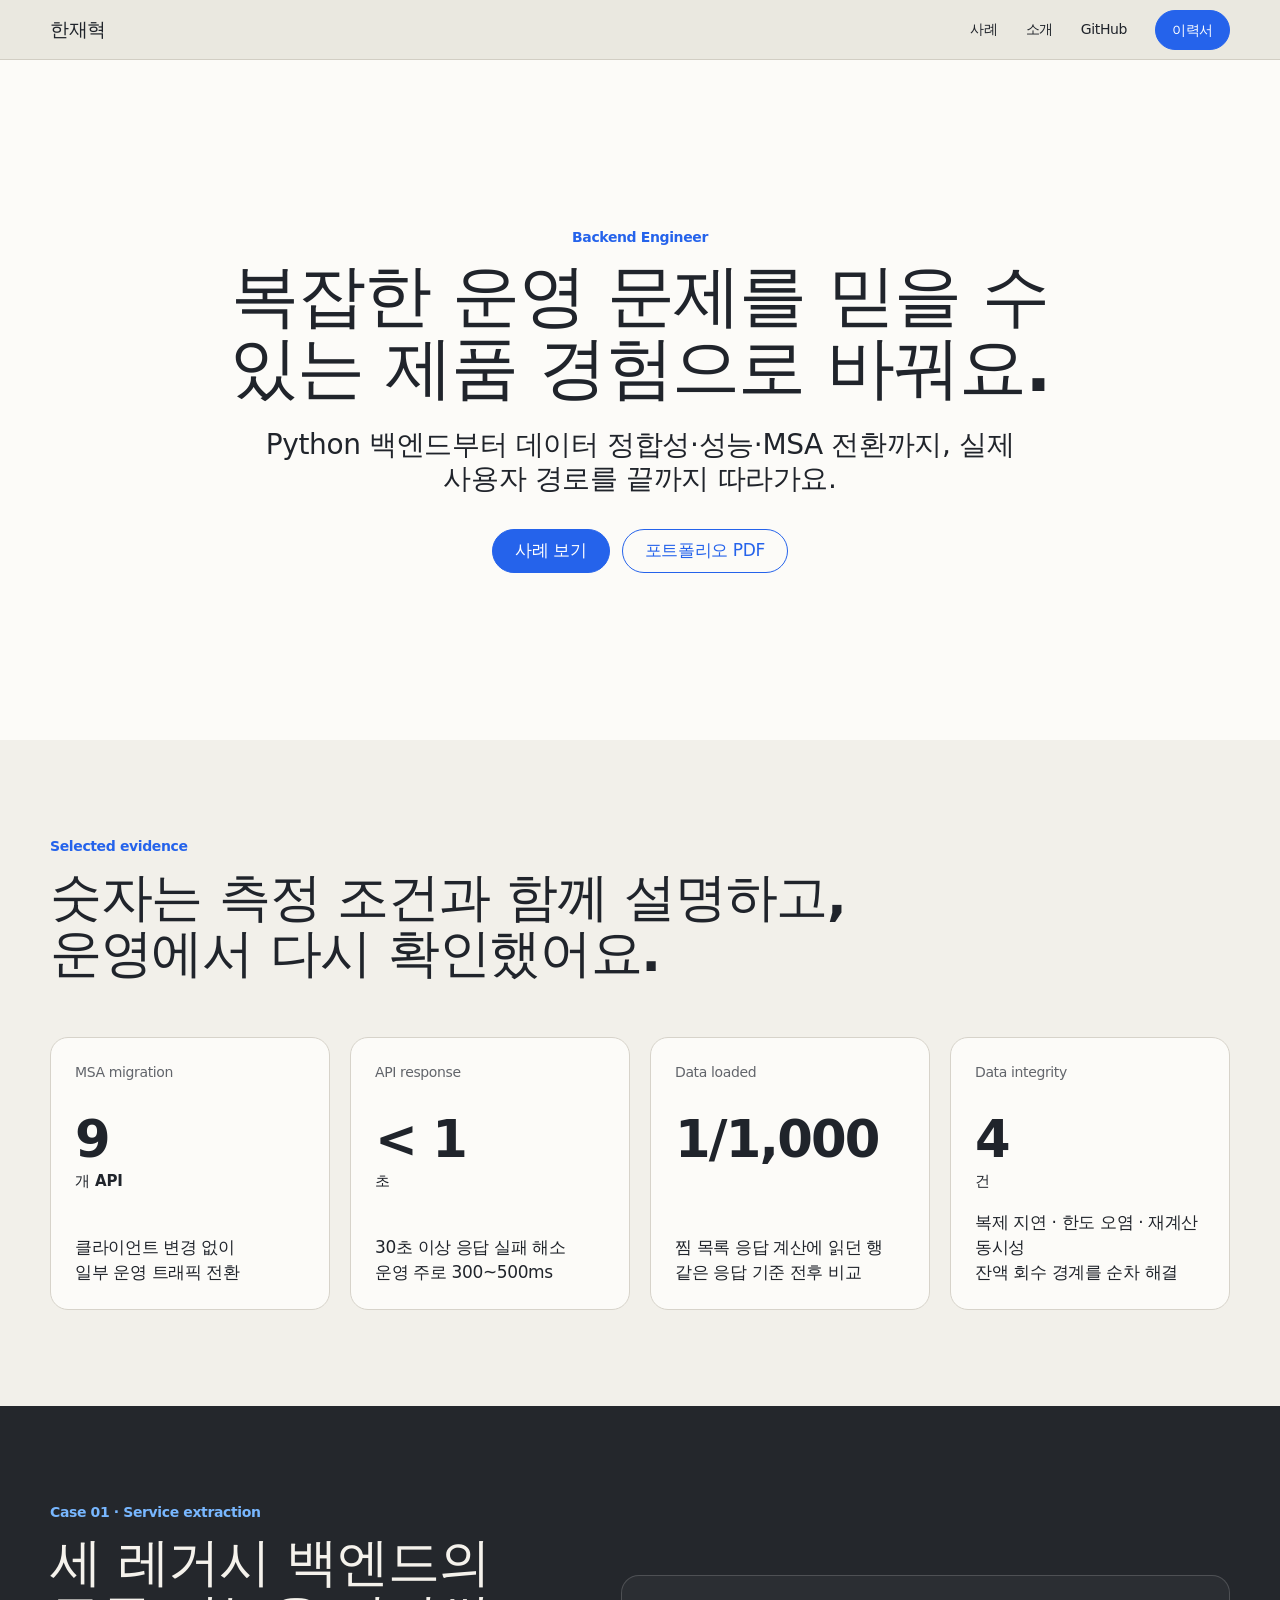
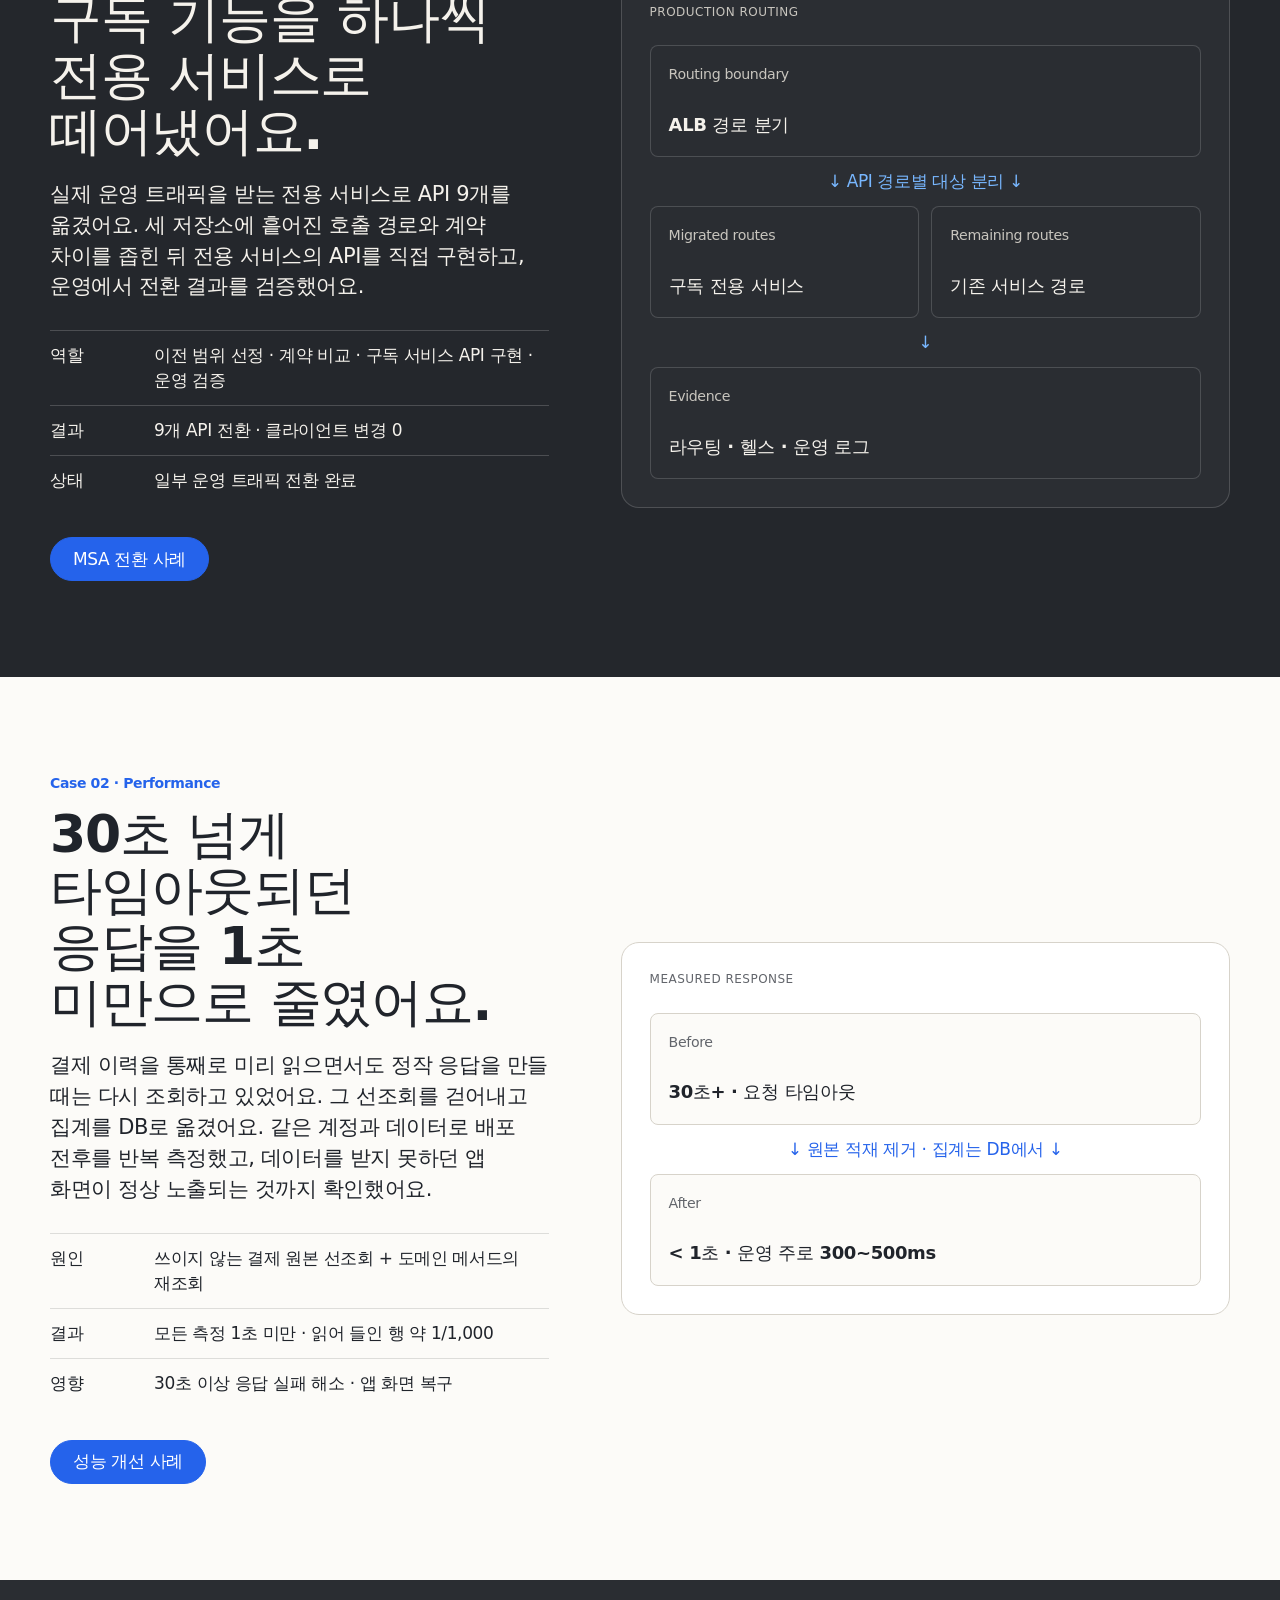
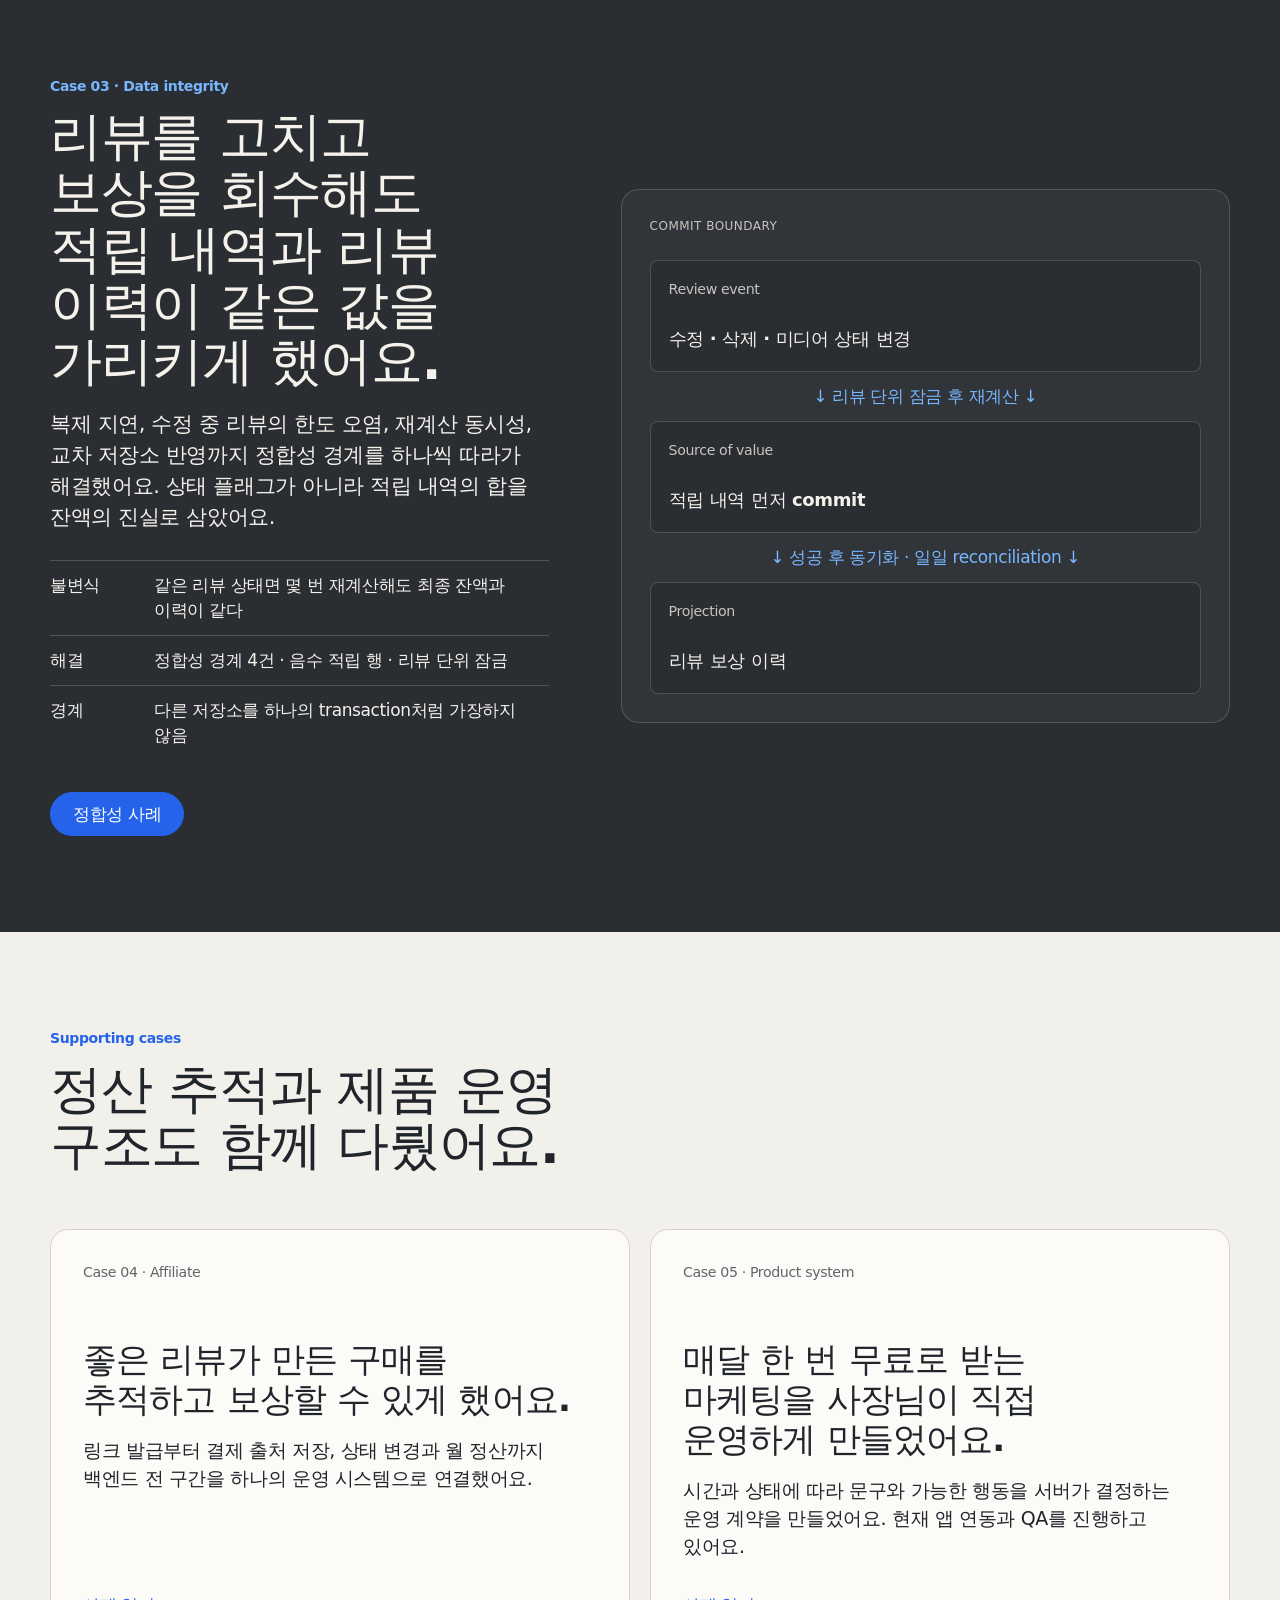
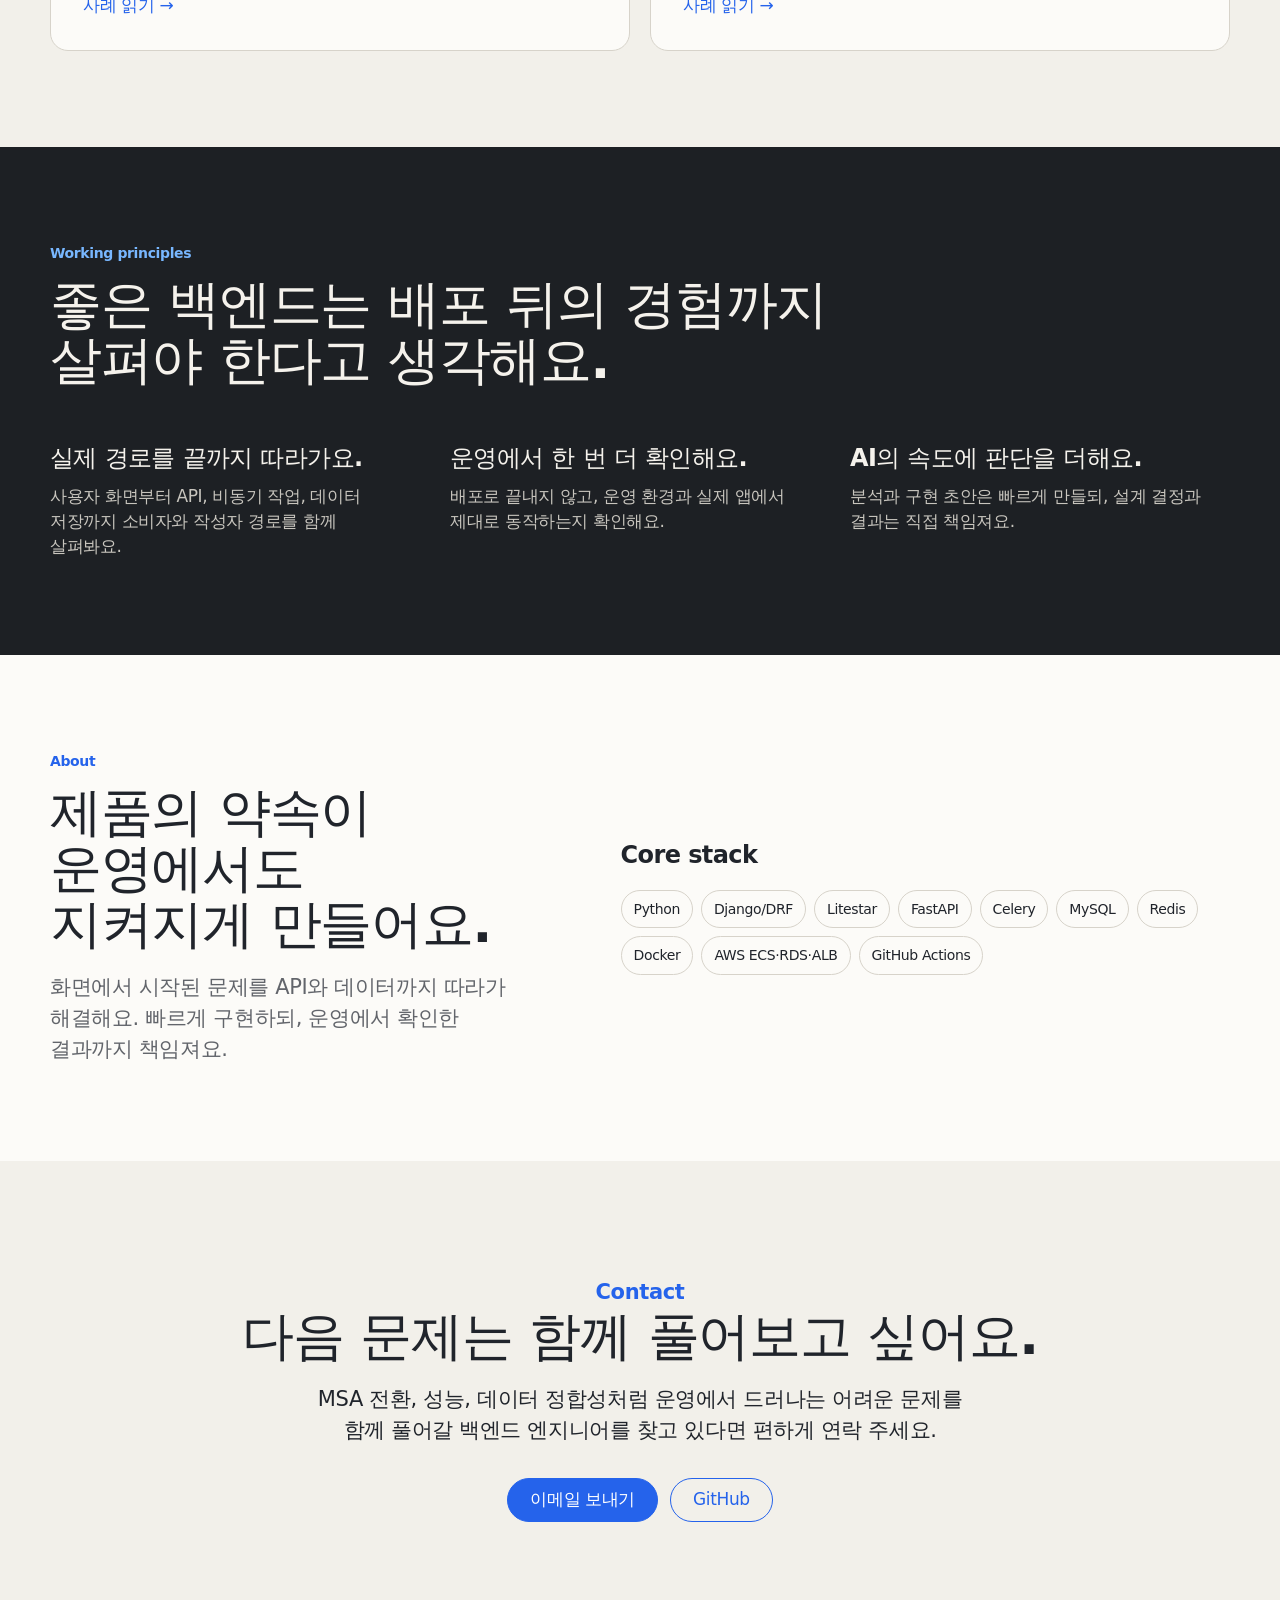
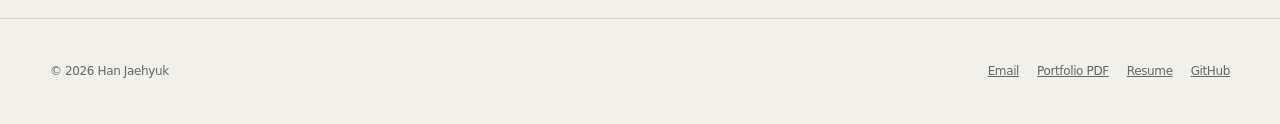
==== commit 1f6edc5b: "용어 정리: 원장 -> 적립 내역, 서비스 구조 정확히 표기 - '원장'(회계 용어)이 낯설게 읽혀 문맥별로 교체   보상 원장 -> 적립 내역 / 음수 offset 원장 -> 음" ====
--- a/index.html
+++ b/index.html
@@ -111,21 +111,21 @@
         <div class="container work-grid">
           <div class="work-copy">
             <p class="eyebrow">Case 03 · Data integrity</p>
-            <h2>리뷰를 고치고 보상을 회수해도 원장과 이력이 같은 값을 가리키게 했어요.</h2>
-            <p>복제 지연, 수정 중 리뷰의 한도 오염, 재계산 동시성, 교차 저장소 원장 반영까지 정합성 경계를 하나씩 따라가 해결했어요. 상태 플래그가 아니라 원장의 순변화를 진실로 삼았어요.</p>
+            <h2>리뷰를 고치고 보상을 회수해도 적립 내역과 리뷰 이력이 같은 값을 가리키게 했어요.</h2>
+            <p>복제 지연, 수정 중 리뷰의 한도 오염, 재계산 동시성, 교차 저장소 반영까지 정합성 경계를 하나씩 따라가 해결했어요. 상태 플래그가 아니라 적립 내역의 합을 잔액의 진실로 삼았어요.</p>
             <ul class="work-meta">
               <li><b>불변식</b> 같은 리뷰 상태면 몇 번 재계산해도 최종 잔액과 이력이 같다</li>
-              <li><b>해결</b> 정합성 경계 4건 · 음수 offset 원장 · 리뷰 단위 잠금</li>
+              <li><b>해결</b> 정합성 경계 4건 · 음수 적립 행 · 리뷰 단위 잠금</li>
               <li><b>경계</b> 다른 저장소를 하나의 transaction처럼 가장하지 않음</li>
             </ul>
             <div class="button-row"><a class="button button--primary" href="reward-integrity.html">정합성 사례</a></div>
           </div>
-          <div class="visual" role="group" aria-label="보상 원장과 리뷰 이력의 commit 경계">
+          <div class="visual" role="group" aria-label="적립 내역과 리뷰 이력의 commit 경계">
             <p class="visual-label">Commit boundary</p>
             <div class="flow">
               <div class="flow-step"><small>Review event</small><strong>수정 · 삭제 · 미디어 상태 변경</strong></div>
               <div class="flow-arrow"><span aria-hidden="true">↓</span> 리뷰 단위 잠금 후 재계산 <span aria-hidden="true">↓</span></div>
-              <div class="flow-step"><small>Source of value</small><strong>핵심 보상 원장 먼저 commit</strong></div>
+              <div class="flow-step"><small>Source of value</small><strong>적립 내역 먼저 commit</strong></div>
               <div class="flow-arrow"><span aria-hidden="true">↓</span> 성공 후 동기화 · 일일 reconciliation <span aria-hidden="true">↓</span></div>
               <div class="flow-step"><small>Projection</small><strong>리뷰 보상 이력</strong></div>
             </div>
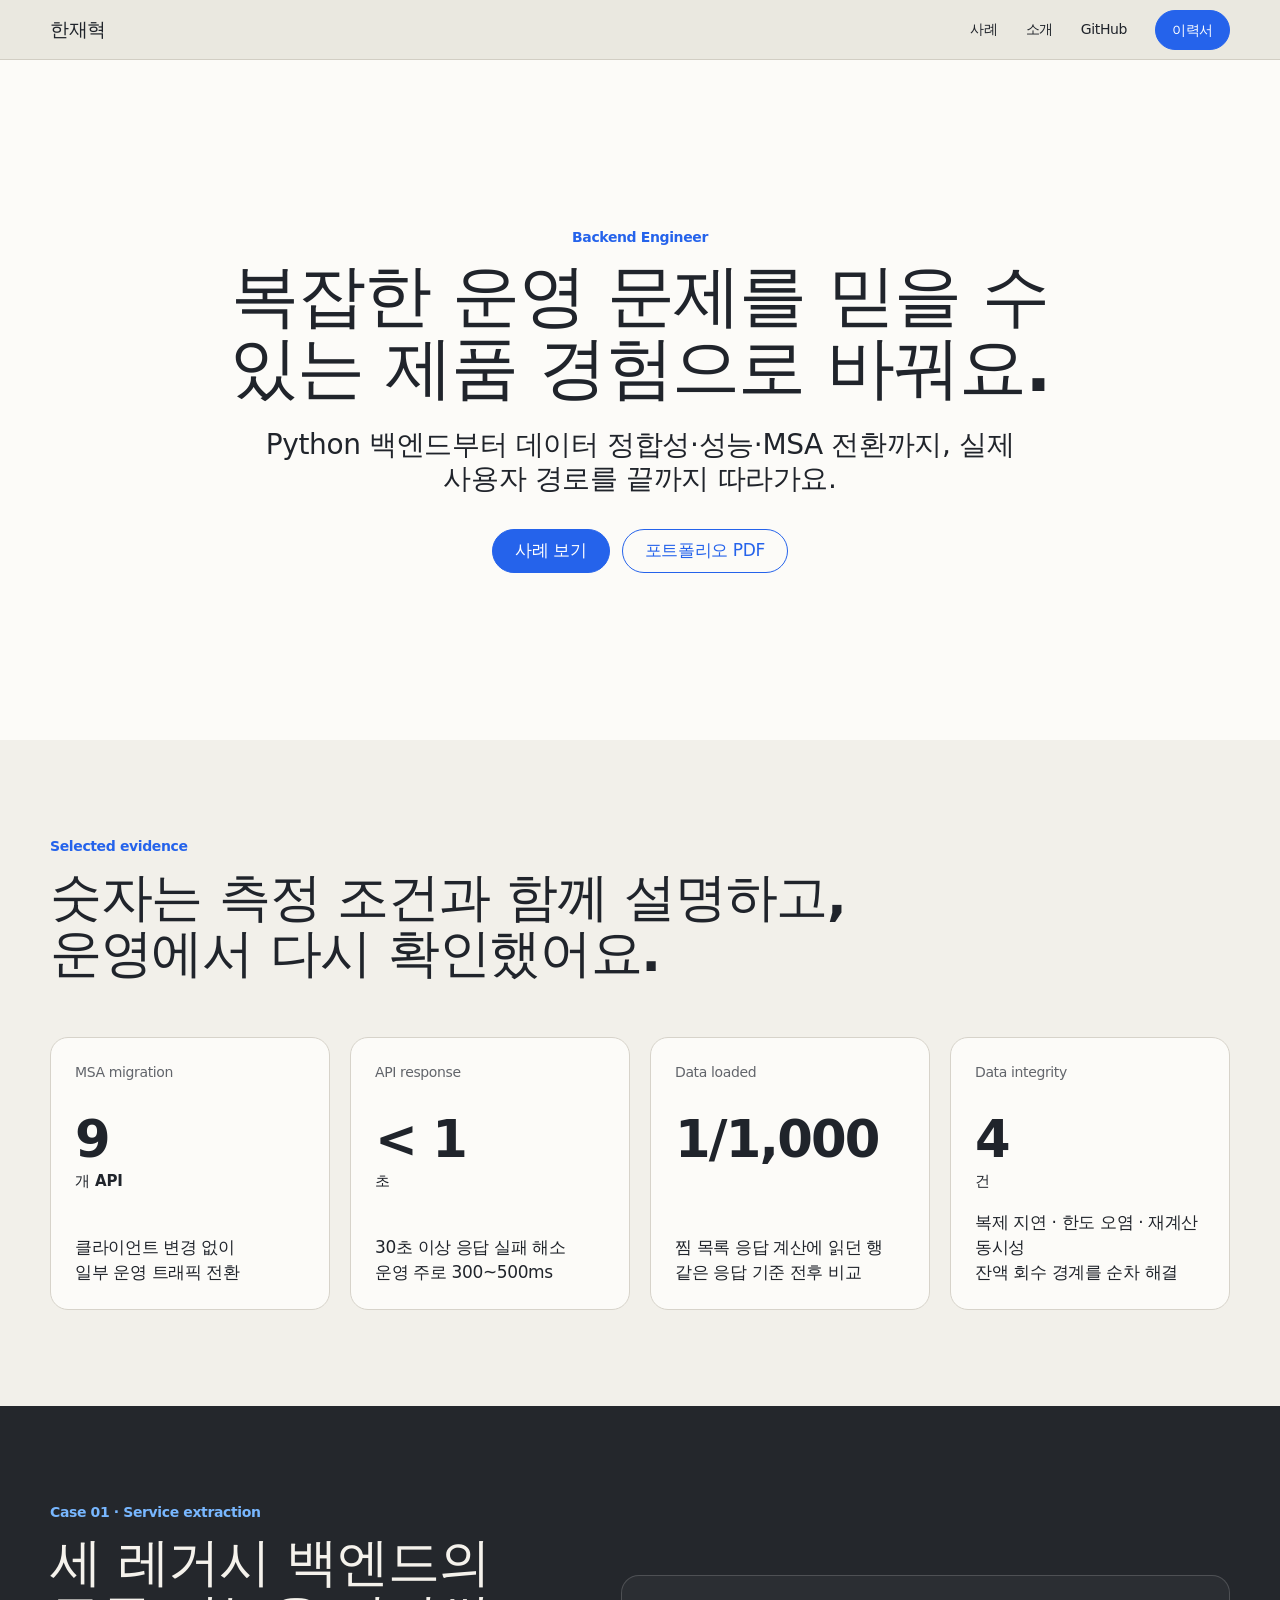
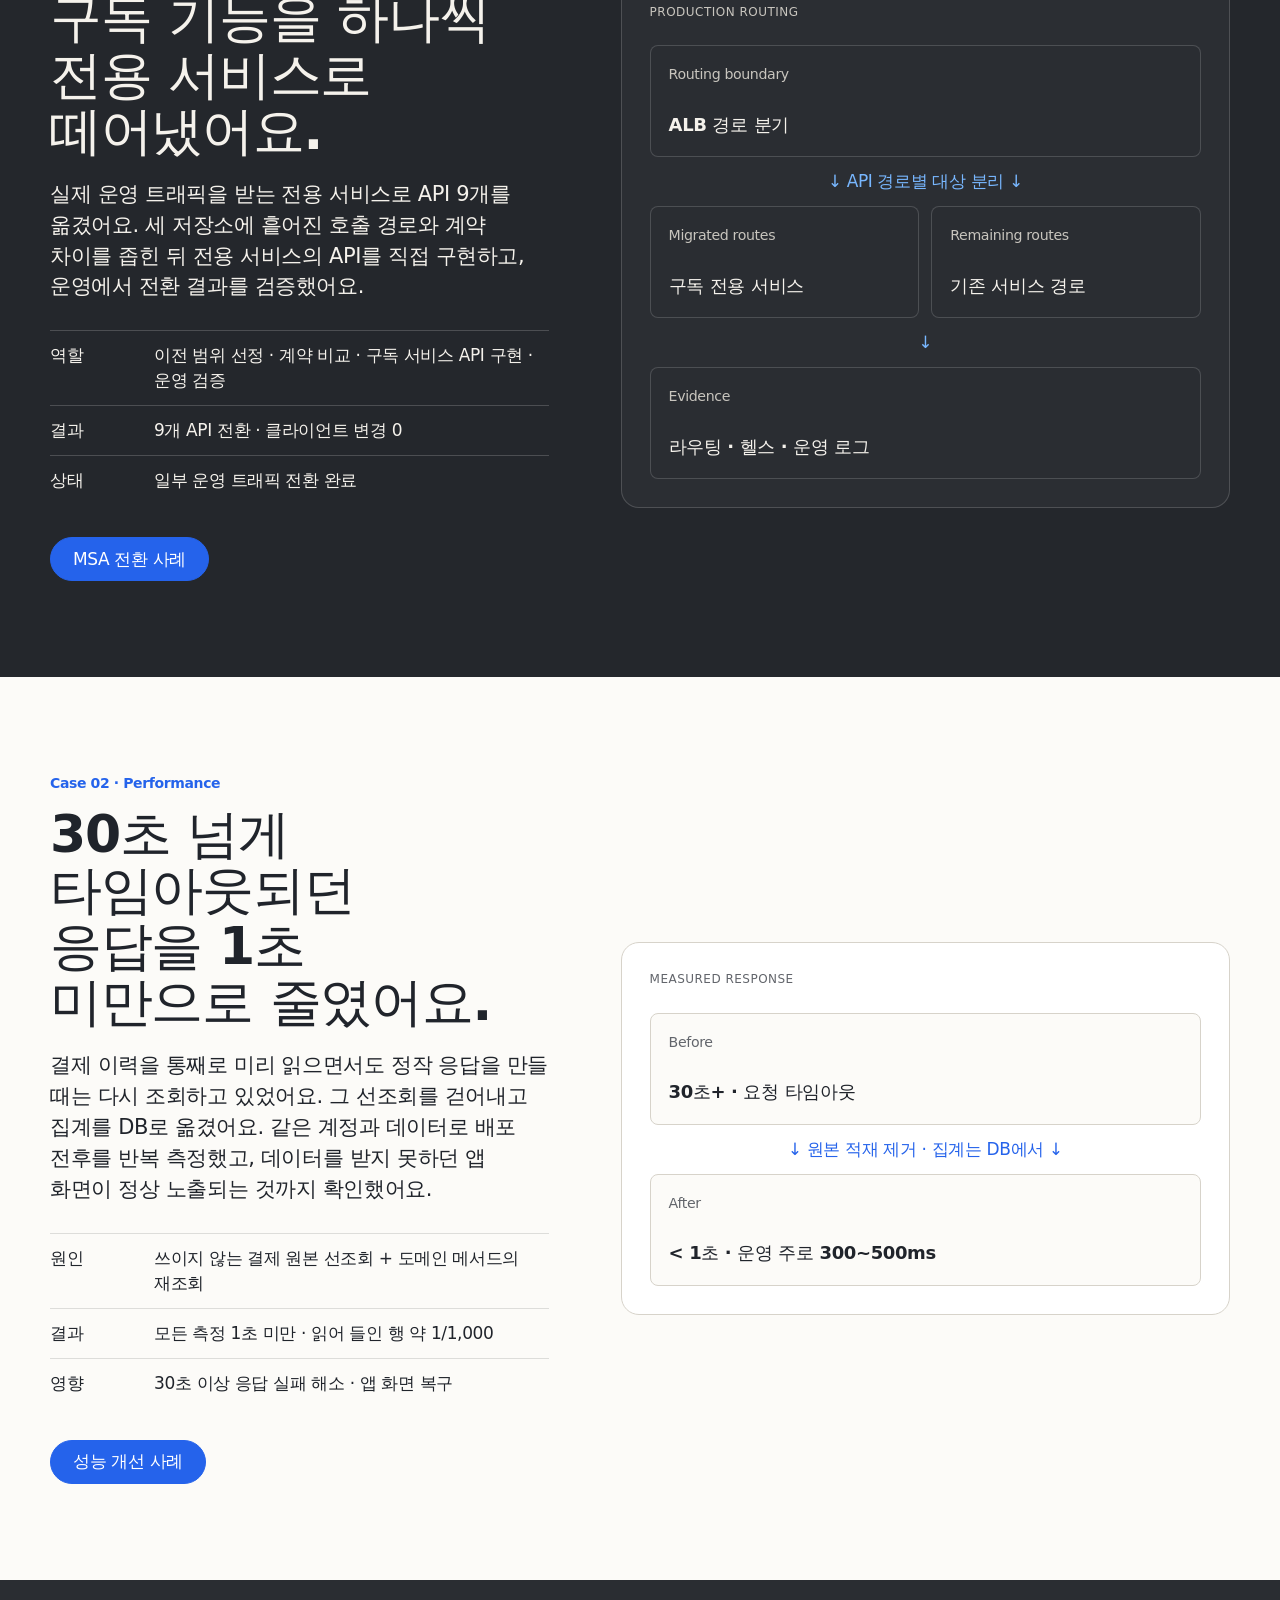
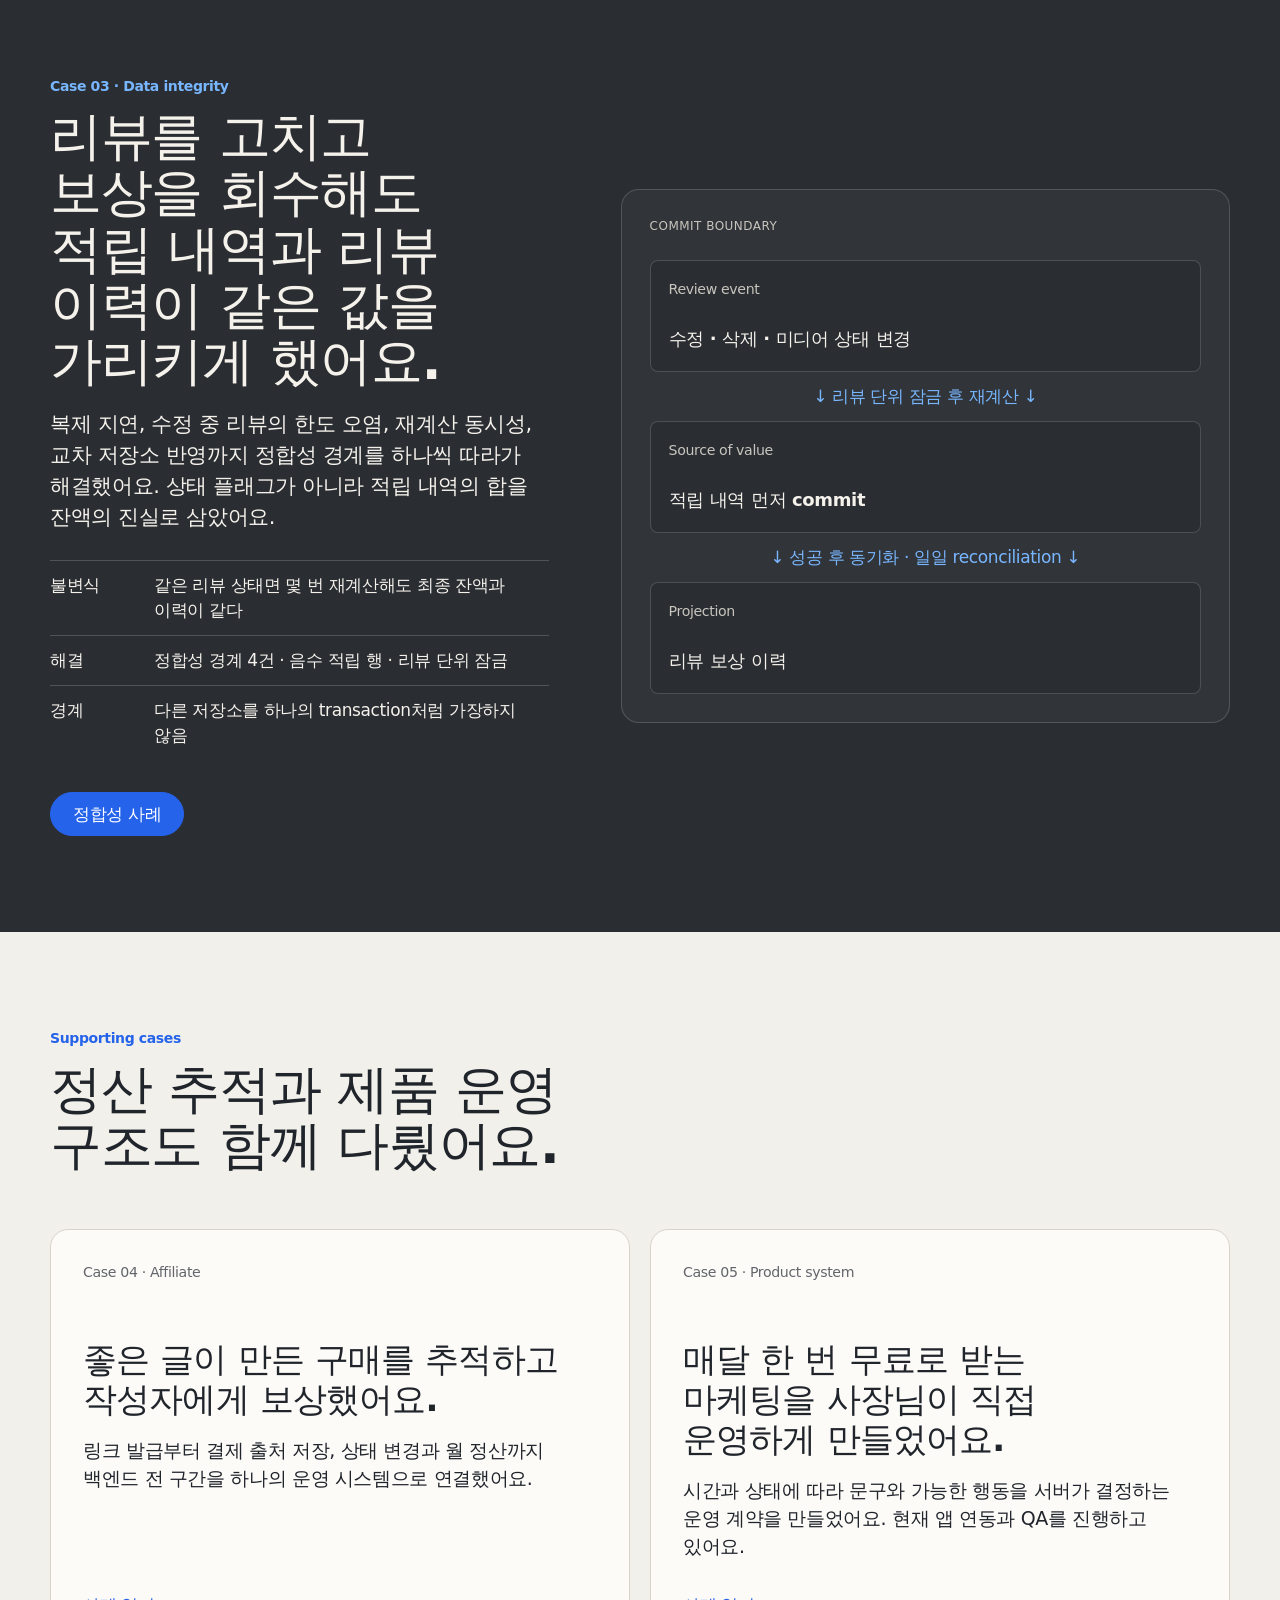
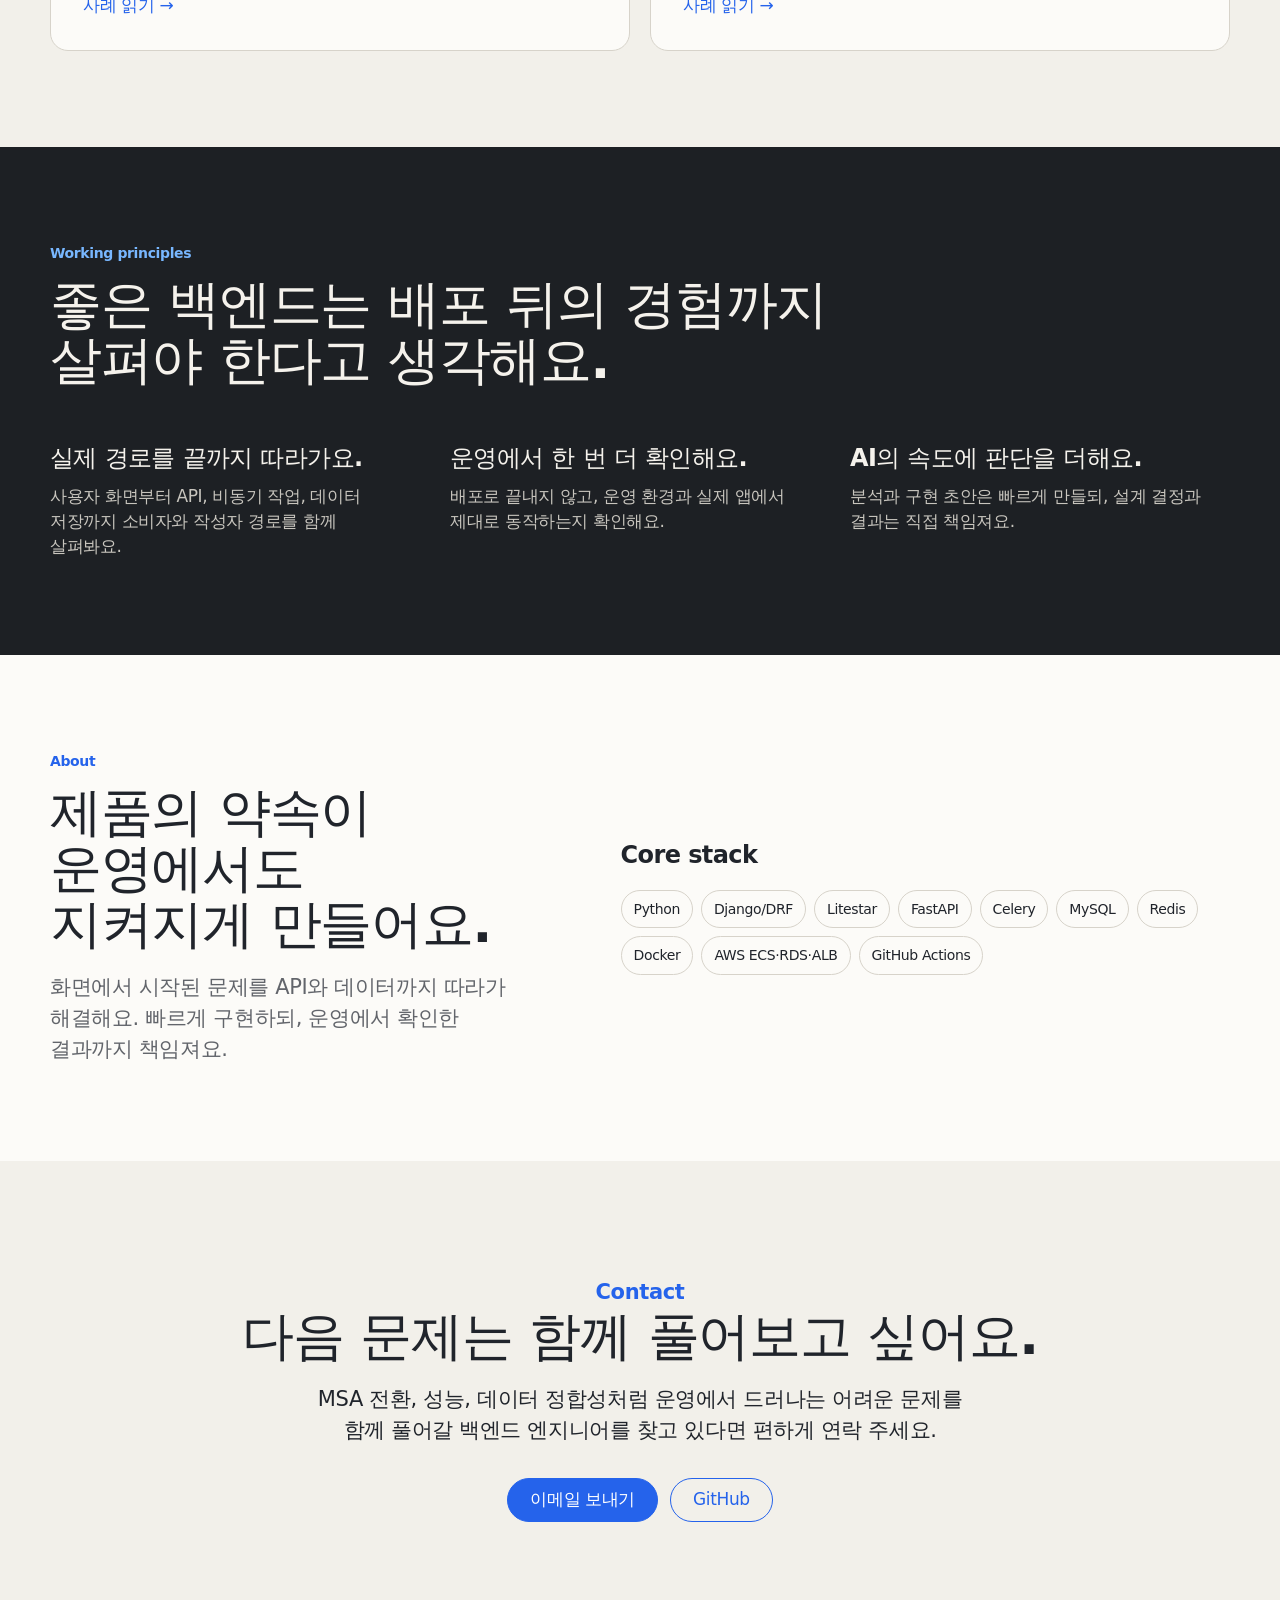
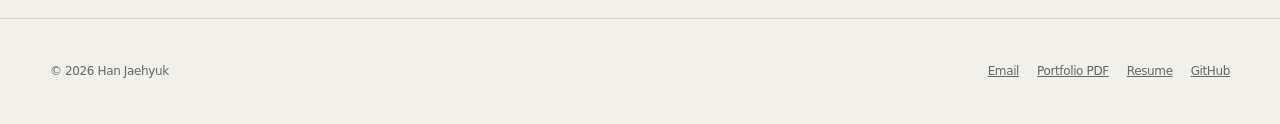
==== commit f06c0ede: "어필리에이트 사례: 팝로그의 실제 구조로 서술 정정 팝로그는 '사장님에게 제공하는 리뷰 콘텐츠'가 아니라 데이트팝 안의 블로그 글이다. 글에 스팟 블록을 넣으면 해당 스팟 상세 페" ====
--- a/index.html
+++ b/index.html
@@ -143,7 +143,7 @@
         <div class="supporting-grid">
           <a class="case-card" href="affiliate.html">
             <small>Case 04 · Affiliate</small>
-            <h3>좋은 리뷰가 만든 구매를 추적하고 보상할 수 있게 했어요.</h3>
+            <h3>좋은 글이 만든 구매를 추적하고 작성자에게 보상했어요.</h3>
             <p>링크 발급부터 결제 출처 저장, 상태 변경과 월 정산까지 백엔드 전 구간을 하나의 운영 시스템으로 연결했어요.</p>
             <span class="link">사례 읽기 →</span>
           </a>
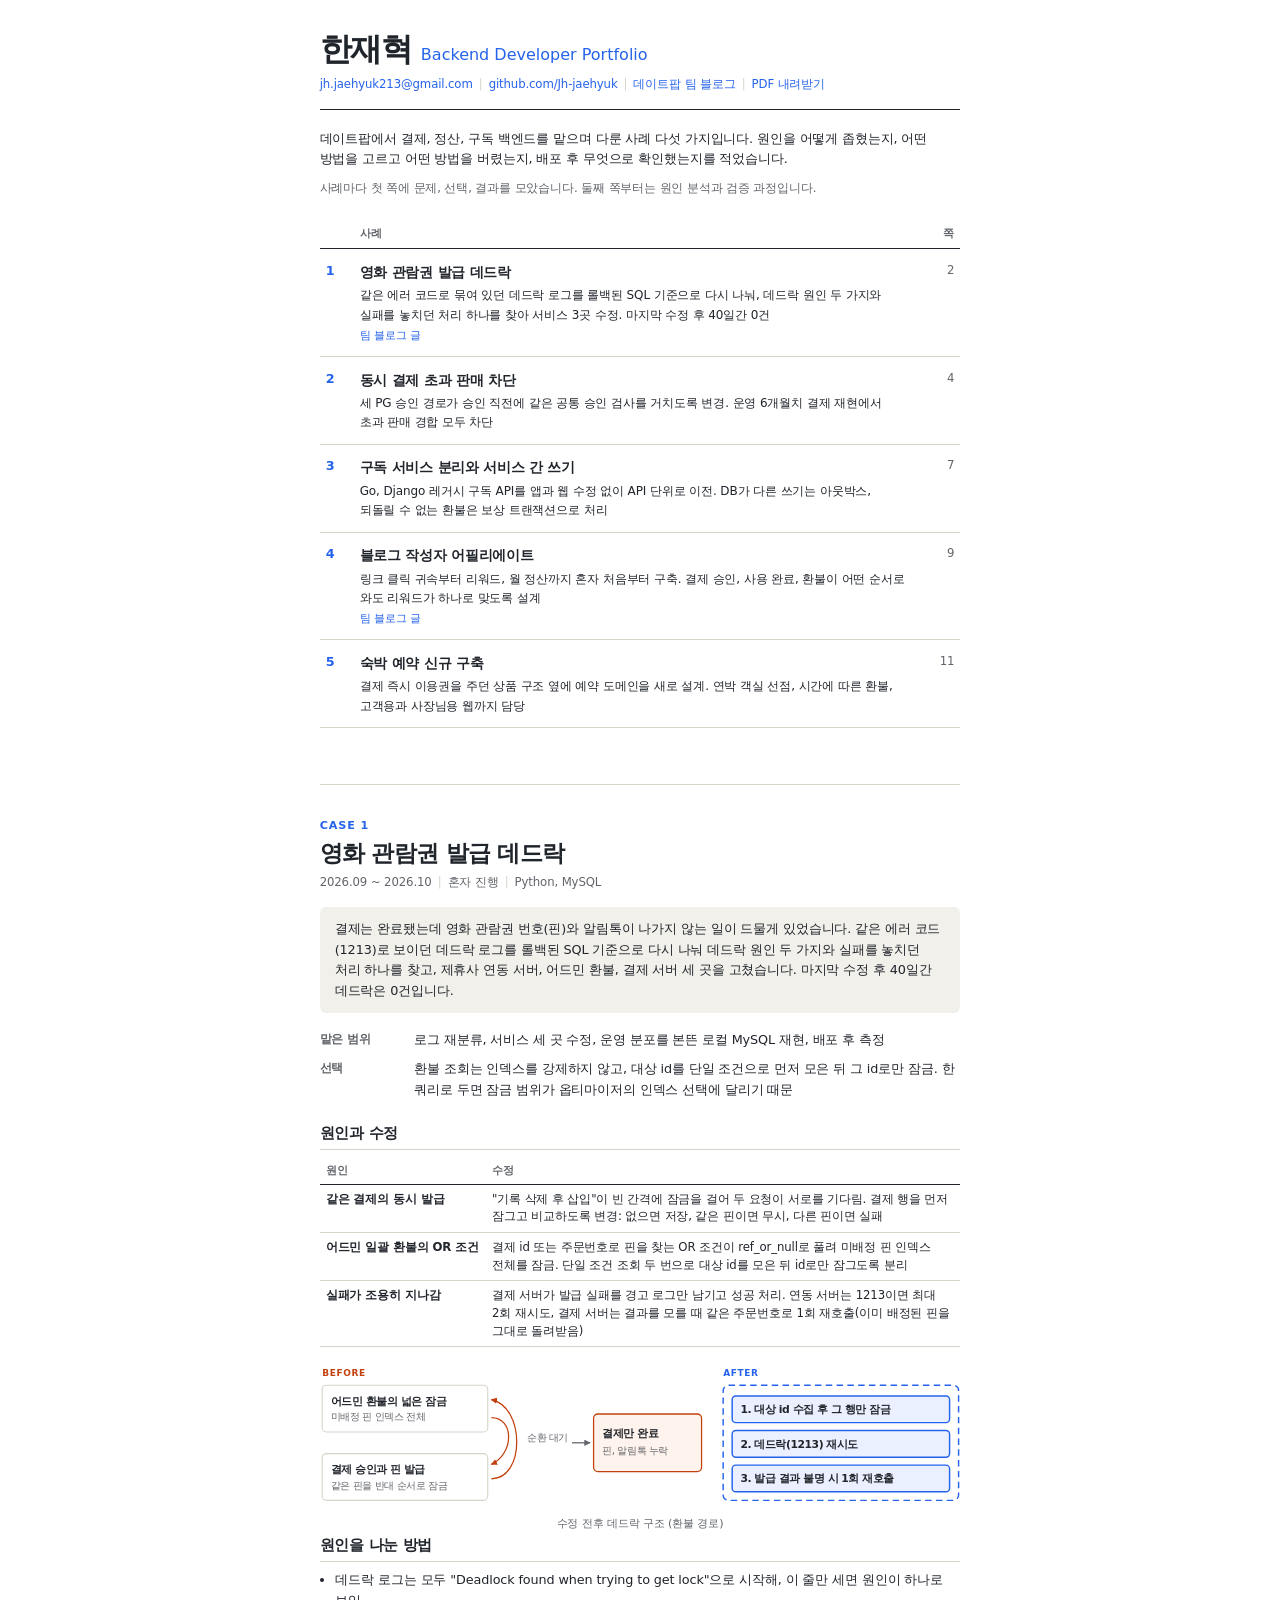
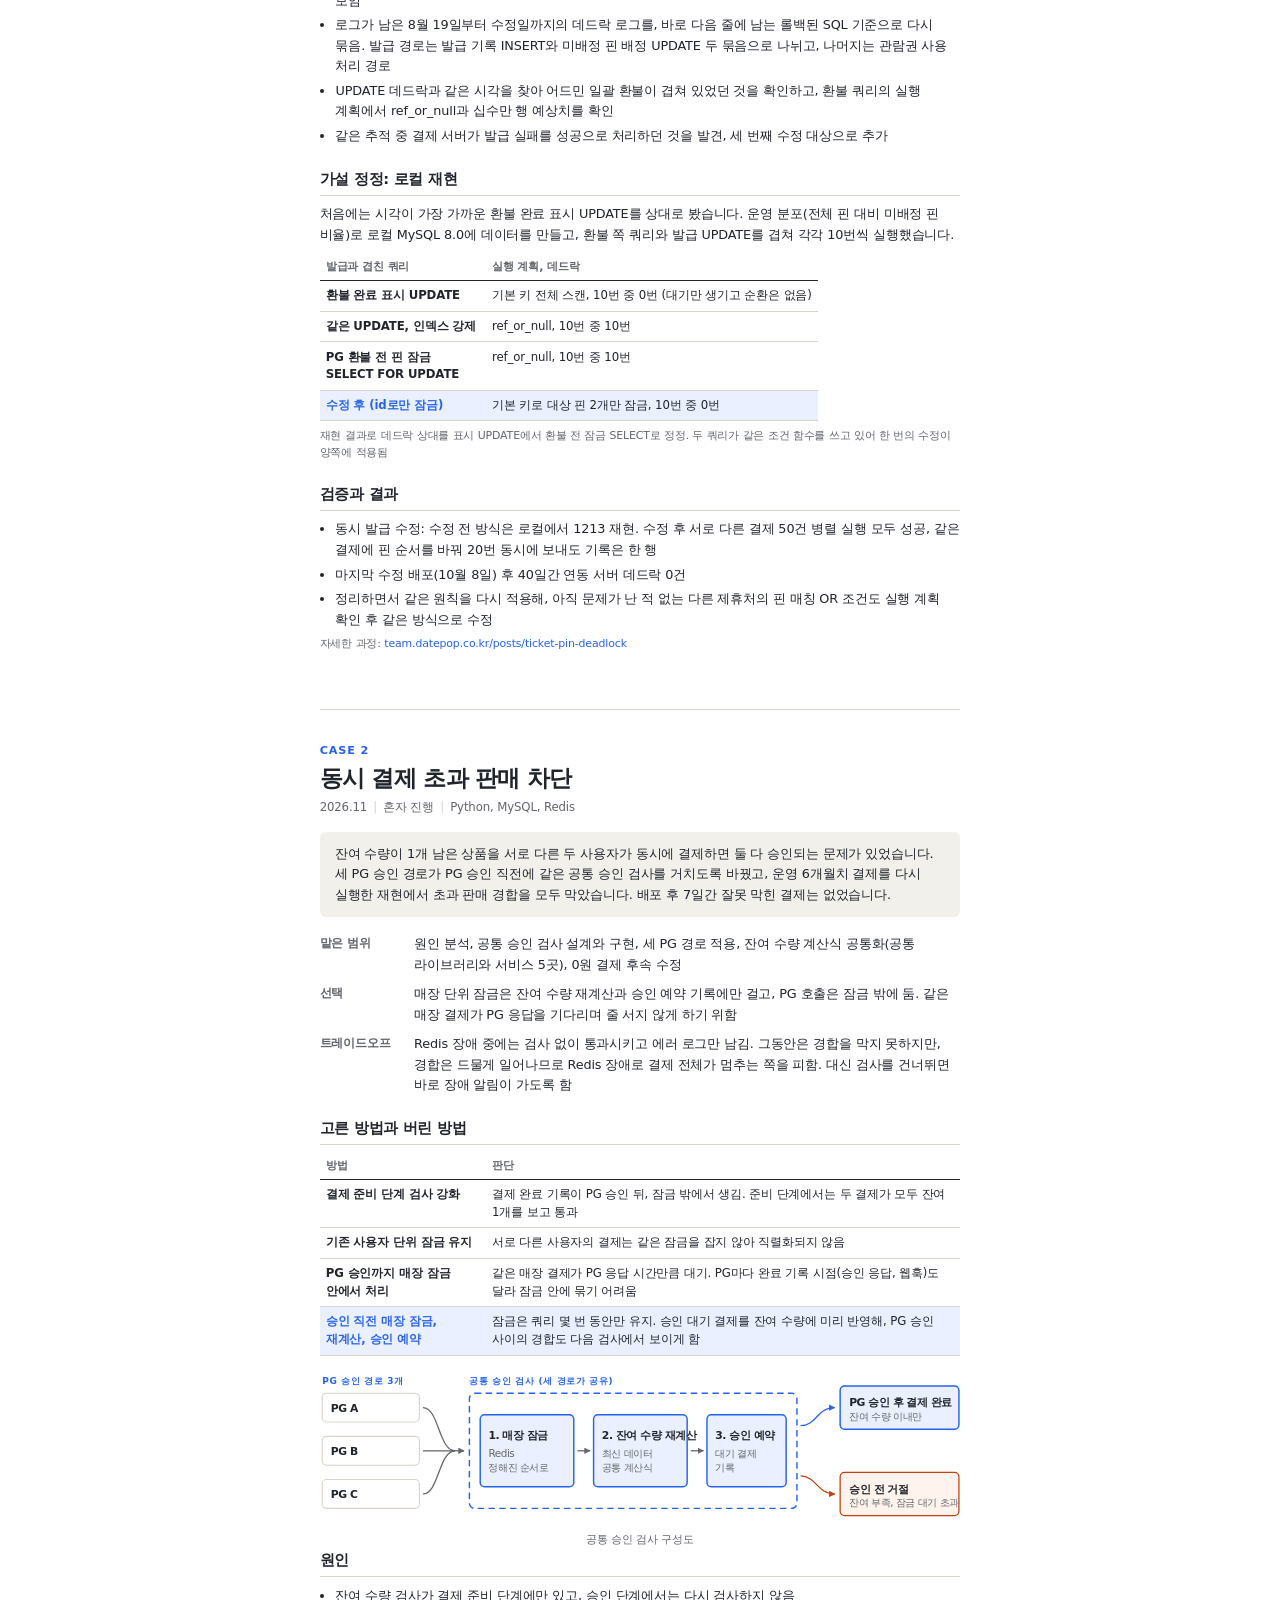
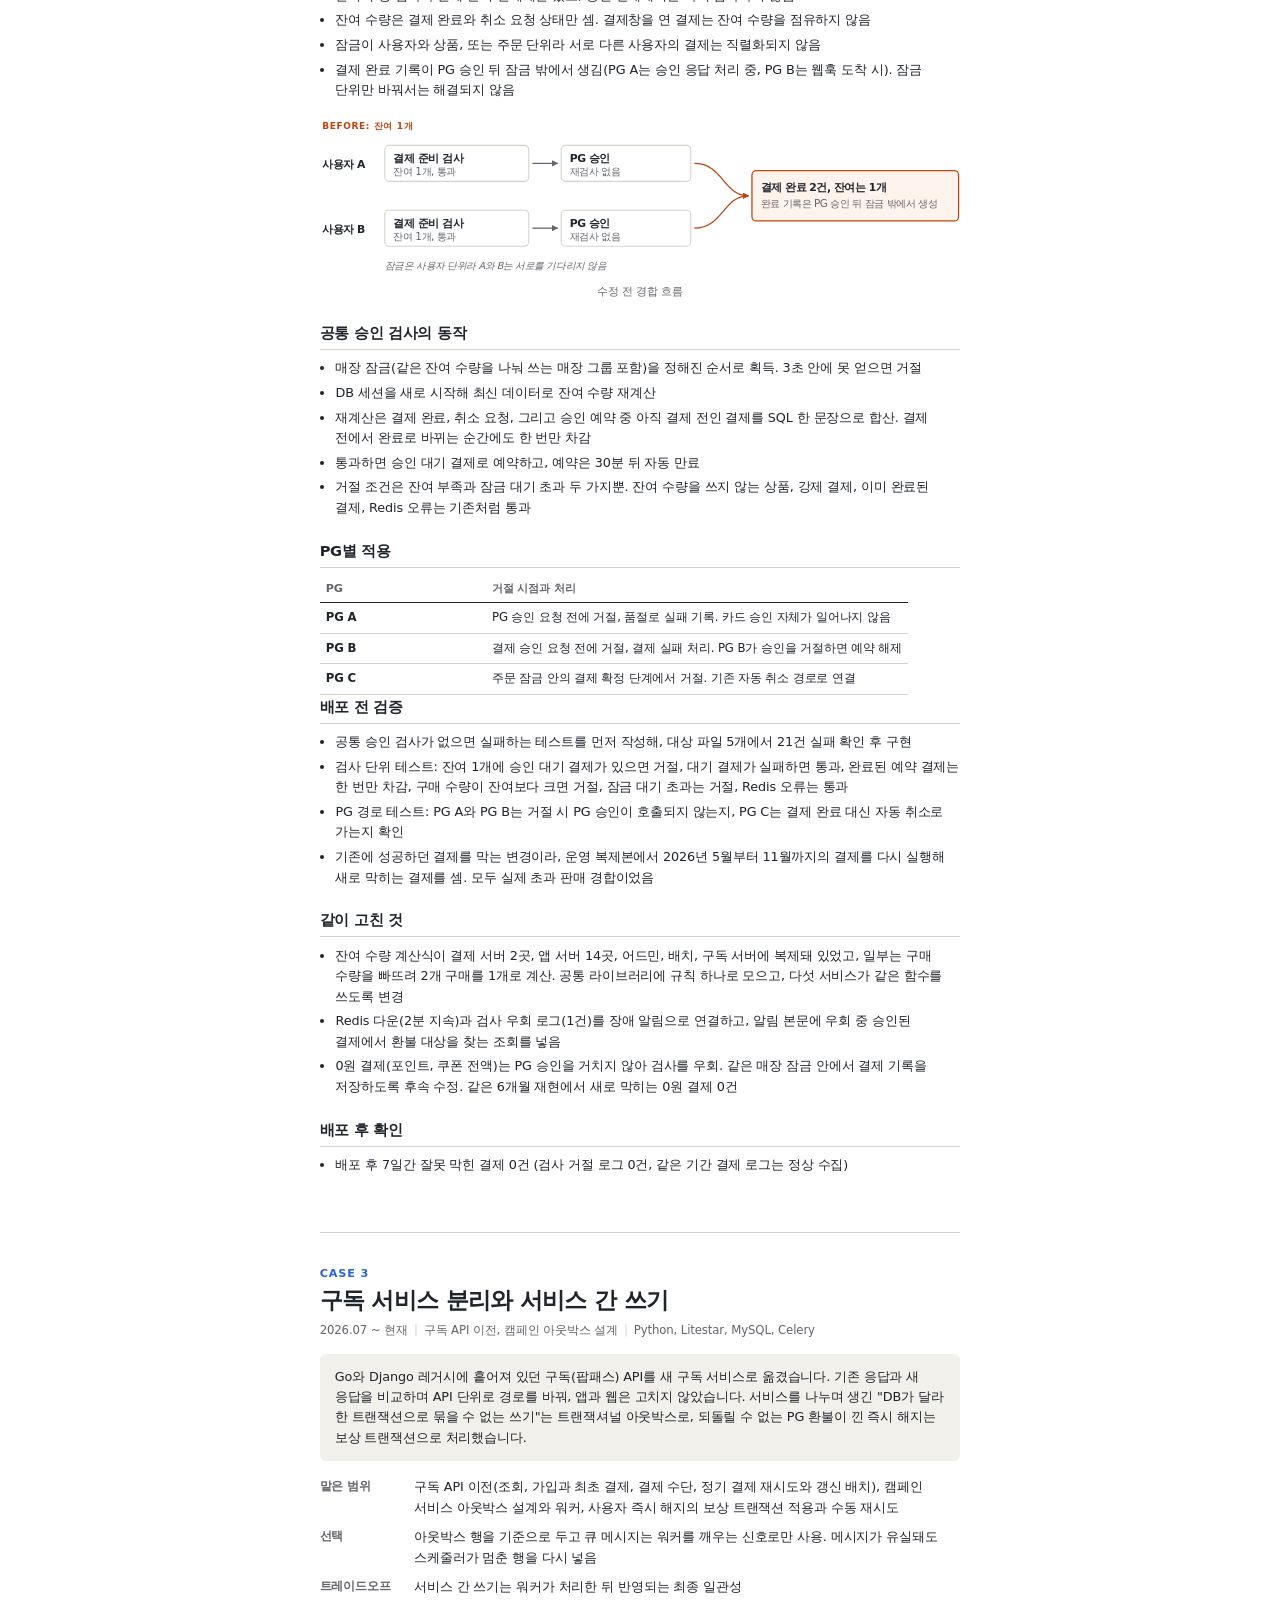
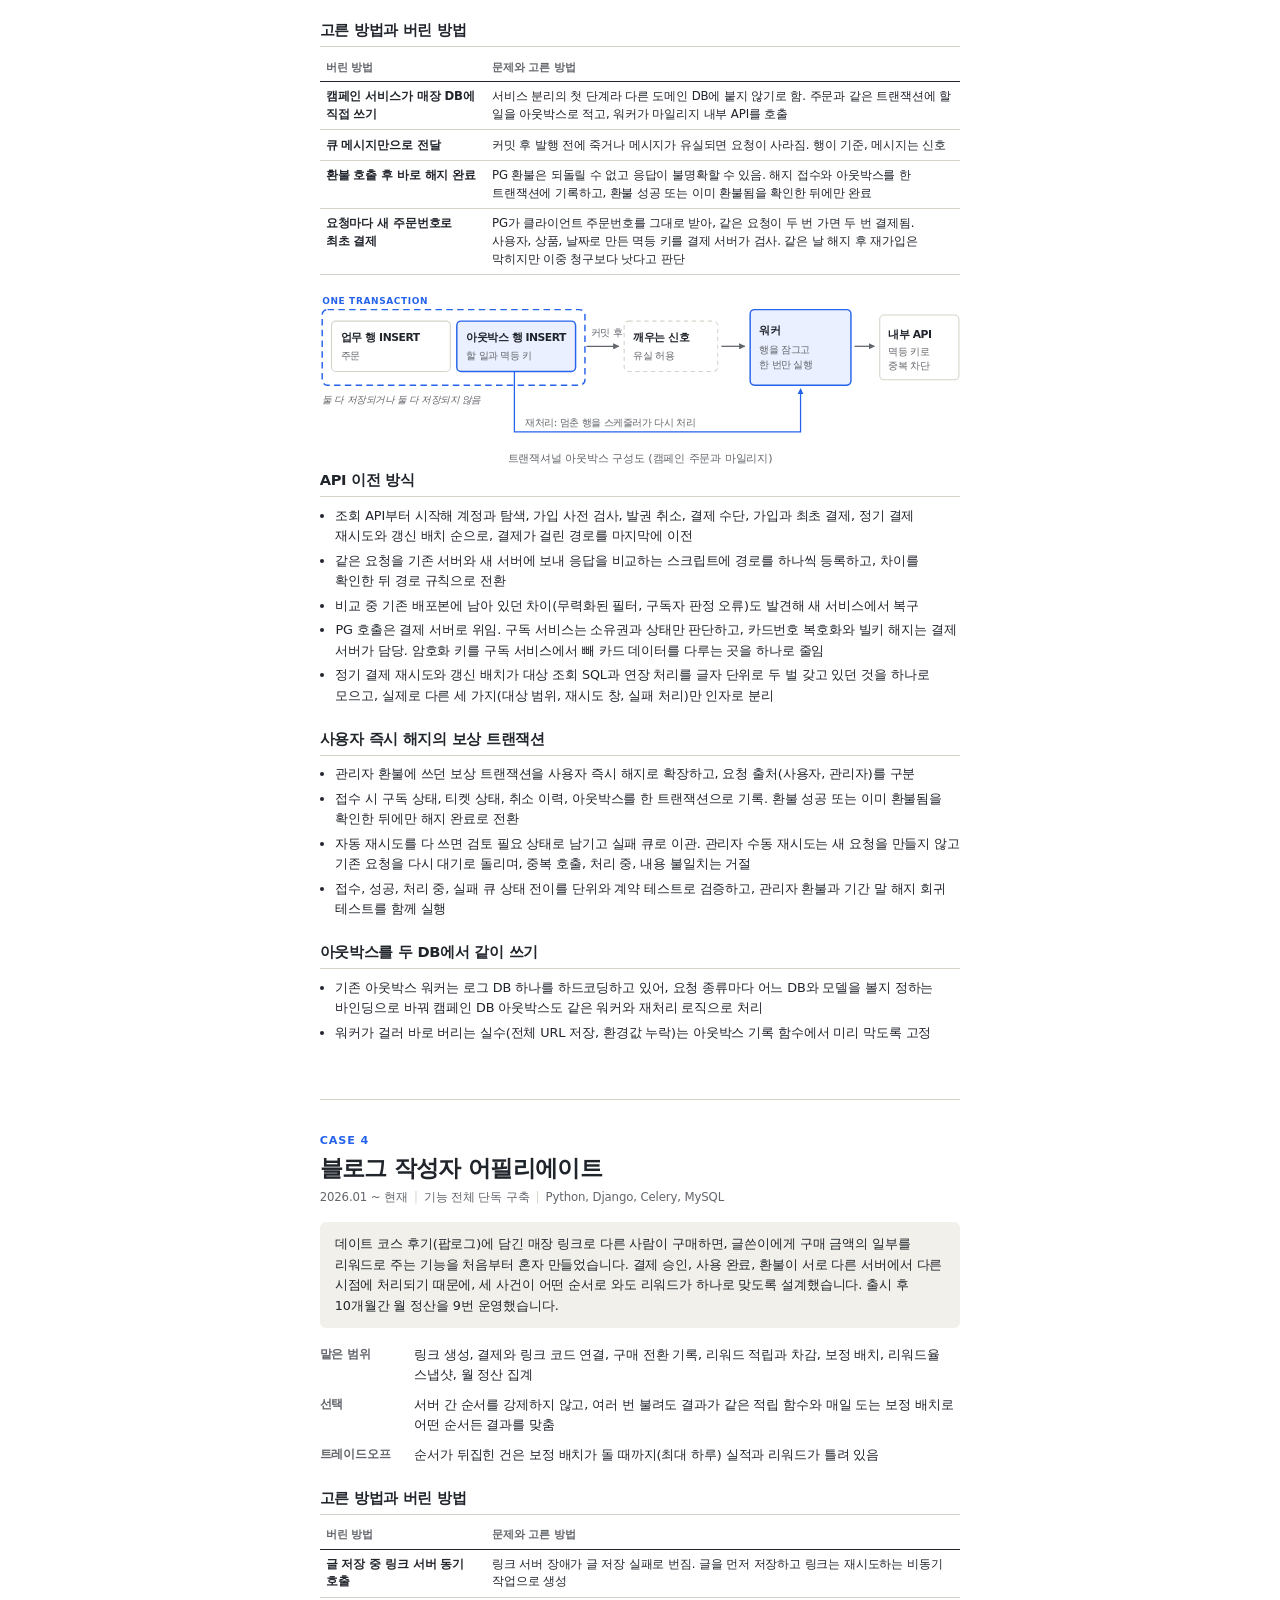
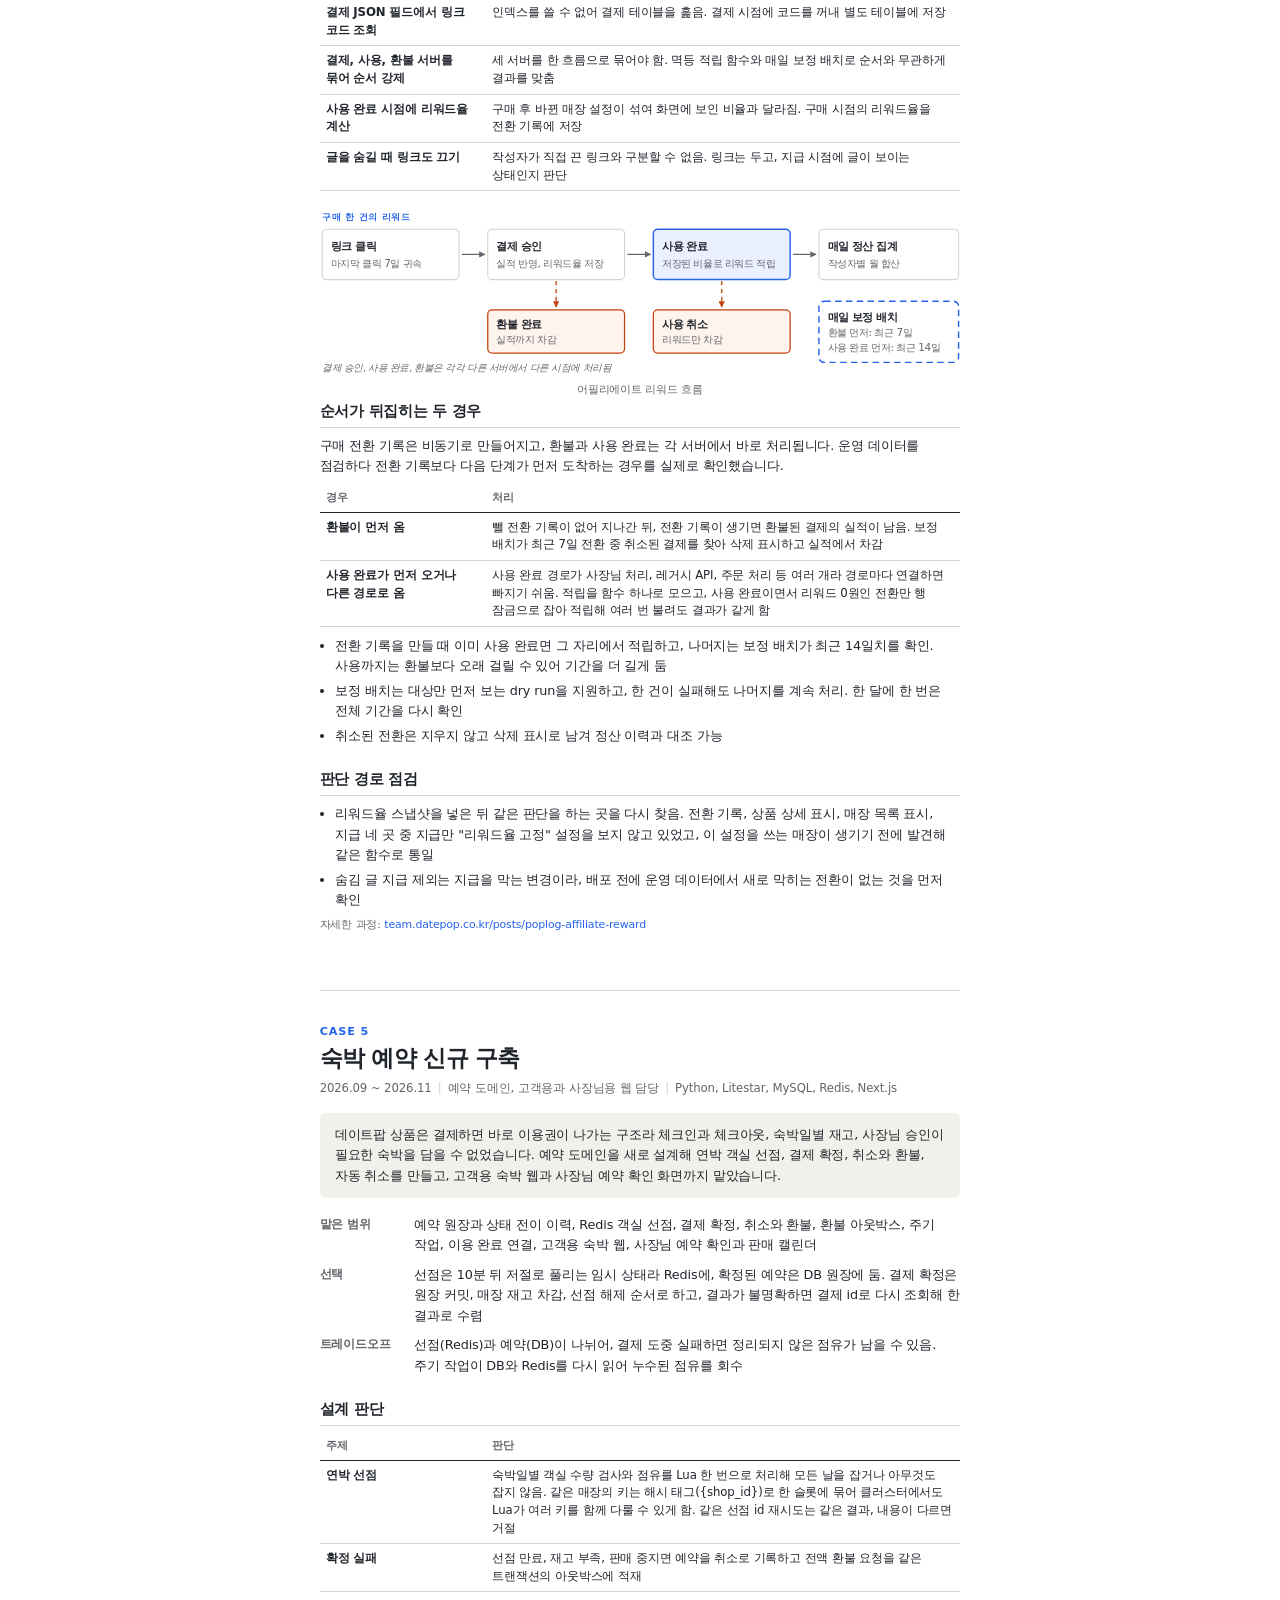
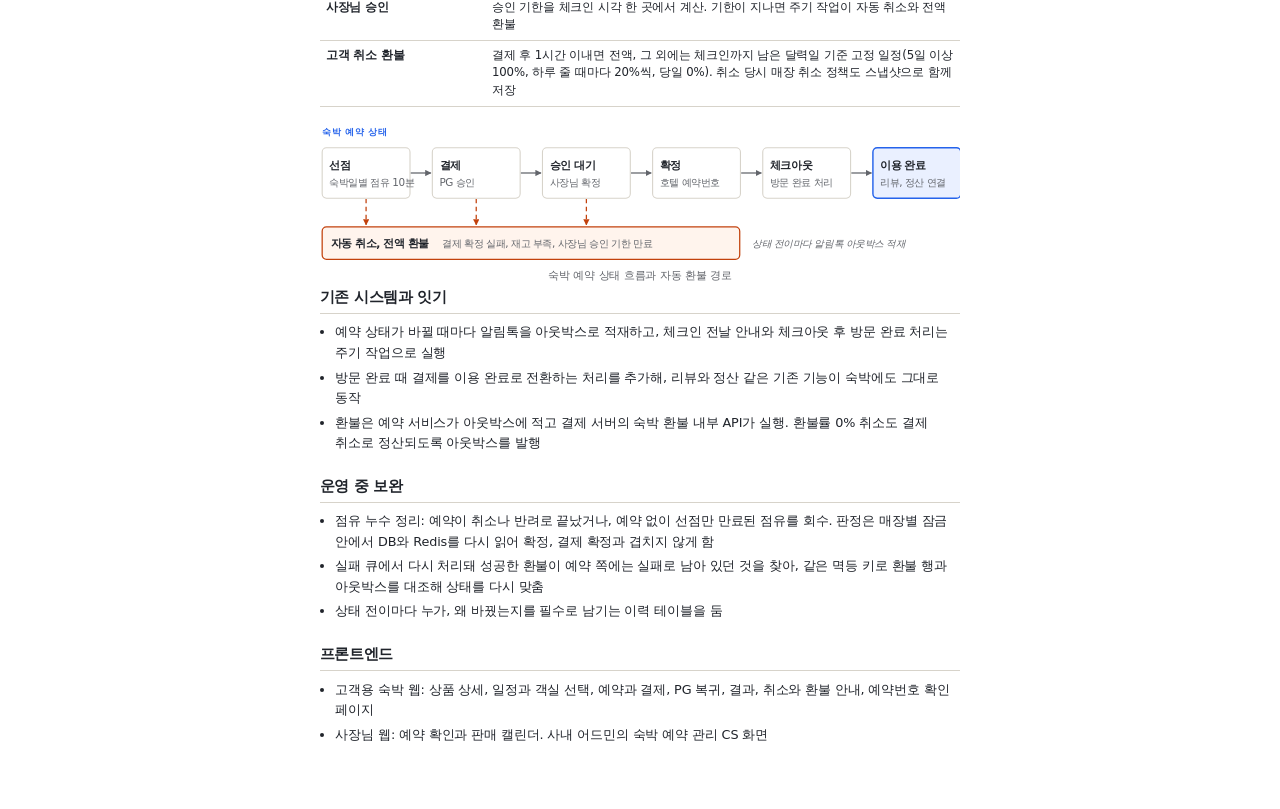
==== commit c3f8475f: "포트폴리오를 사례 5건 한 페이지로 교체 - index.html 을 새 사례집(데드락, 초과 판매, 구독 분리, 어필리에이트, 숙박 예약)으로 교체 - 같은 HTML 로 인쇄한 p" ====
--- a/index.html
+++ b/index.html
@@ -4,214 +4,666 @@
   <meta charset="utf-8">
   <meta name="robots" content="noindex, nofollow">
   <meta name="viewport" content="width=device-width, initial-scale=1">
-  <meta name="description" content="운영의 복잡함을 신뢰할 수 있는 제품 경험으로 바꾸는 백엔드 엔지니어 한재혁의 포트폴리오">
-  <link rel="icon" href="data:,">
-  <link rel="stylesheet" href="styles.css">
-  <title>한재혁 — Backend Engineer</title>
+  <title>한재혁 Portfolio</title>
+  <style>
+    :root { --ink:#20242b; --muted:#62656b; --blue:#2563eb; --blue-soft:#eaf0ff; --red:#c2410c; --line:#d7d3ca; --stone:#f2f0ea; --white:#fff; font-family:-apple-system,BlinkMacSystemFont,"SF Pro Text",system-ui,sans-serif; color:var(--ink); }
+    * { box-sizing:border-box; }
+    body { width:178mm; margin:0 auto; padding:0; font-size:9.6pt; line-height:1.6; letter-spacing:-.01em; word-break:keep-all; background:var(--white); }
+    a { color:var(--blue); text-decoration:none; }
+    h1,h2,h3,p { margin:0; }
+    b { font-weight:600; }
+    ul { margin:0; padding-left:4.2mm; }
+    li + li { margin-top:1.1mm; }
+    li { break-inside:avoid; }
+
+    /* 요약 쪽 */
+    header { padding-bottom:4mm; border-bottom:.8pt solid var(--ink); }
+    h1 { font-size:24pt; line-height:1.1; letter-spacing:-.04em; }
+    h1 span { margin-left:2.4mm; font-size:12pt; font-weight:400; color:var(--blue); letter-spacing:0; }
+    .contact { margin-top:2mm; color:var(--muted); font-size:8.8pt; }
+    .contact a + a::before { content:"|"; margin:0 1.6mm; color:var(--line); }
+    .lead { margin-top:5mm; }
+    .howto { margin-top:2.4mm; color:var(--muted); font-size:8.8pt; }
+    table.toc { width:100%; margin-top:6mm; border-collapse:collapse; }
+    table.toc th { text-align:left; color:var(--muted); font-weight:600; font-size:8.4pt; padding:1.4mm 1.6mm; border-bottom:.6pt solid var(--ink); }
+    table.toc td { padding:3mm 1.6mm; border-bottom:.4pt solid var(--line); vertical-align:top; }
+    table.toc td.no { width:9mm; color:var(--blue); font-weight:700; }
+    table.toc td.pg { width:12mm; text-align:right; color:var(--muted); font-size:8.8pt; white-space:nowrap; }
+    table.toc .t { font-size:10.6pt; font-weight:600; letter-spacing:-.02em; }
+    table.toc .r { margin-top:.8mm; color:var(--ink); font-size:9pt; }
+    table.toc .b { margin-top:.6mm; font-size:8.4pt; }
+
+    /* 사례 */
+    .case { break-before:page; }
+    .kicker { color:var(--blue); font-size:8.4pt; font-weight:700; letter-spacing:.08em; }
+    .case h2 { margin-top:1mm; font-size:17pt; line-height:1.25; letter-spacing:-.03em; }
+    .meta { margin-top:1.6mm; color:var(--muted); font-size:8.8pt; }
+    .meta span + span::before { content:"|"; margin:0 1.6mm; color:var(--line); }
+    .summary { margin-top:4mm; padding:3.2mm 4mm; background:var(--stone); border-radius:1.6mm; }
+    dl.facts { display:grid; grid-template-columns:22mm 1fr; gap:2.4mm 3mm; margin:4.4mm 0 0; }
+    dl.facts dt { color:var(--muted); font-weight:600; font-size:9pt; }
+    dl.facts dd { margin:0; }
+    .case h3 { margin-top:5.4mm; font-size:11pt; letter-spacing:-.02em; padding-bottom:1.2mm; margin-bottom:2.2mm; border-bottom:.4pt solid var(--line); break-after:avoid; }
+    .page { break-before:page; }
+    .page > h3:first-child { margin-top:0; }
+
+    table.t2 { width:100%; border-collapse:collapse; font-size:8.8pt; line-height:1.5; }
+    table.t2 th { text-align:left; color:var(--muted); font-weight:600; font-size:8.4pt; padding:1.2mm 1.6mm; border-bottom:.6pt solid var(--ink); }
+    table.t2 td { padding:1.6mm; border-bottom:.4pt solid var(--line); vertical-align:top; }
+    table.t2 tr { break-inside:avoid; }
+    table.t2 td:first-child { font-weight:600; width:44mm; }
+    table.t2 tr.pick td { background:var(--blue-soft); }
+    table.t2 tr.pick td:first-child { color:var(--blue); }
+    .note { margin-top:1.4mm; color:var(--muted); font-size:8.2pt; }
+
+    /* 인라인 SVG 도식: viewBox 1단위 = 1mm, 콘텐츠 폭 178mm */
+    figure { margin:3.4mm 0 0; break-inside:avoid; }
+    figcaption { margin-top:1mm; text-align:center; color:var(--muted); font-size:8.4pt; }
+    figure svg { display:block; width:86%; height:auto; margin:0 auto; }
+    .dg-box { fill:var(--white); stroke:var(--line); stroke-width:.3; }
+    .dg-box--primary { fill:var(--blue-soft); stroke:var(--blue); stroke-width:.4; }
+    .dg-box--muted { fill:var(--stone); stroke:none; }
+    .dg-box--warn { fill:#fff4ed; stroke:var(--red); stroke-width:.35; }
+    .dg-frame { fill:none; stroke:var(--blue); stroke-width:.4; stroke-dasharray:1.8 1.2; }
+    .dg-k { fill:var(--blue); font-size:2.5px; font-weight:600; letter-spacing:.07em; }
+    .dg-k--warn { fill:var(--red); }
+    .dg-m { fill:var(--ink); font-size:3px; font-weight:600; }
+    .dg-s { fill:var(--muted); font-size:2.9px; }
+    .dg-c { fill:var(--muted); font-size:2.7px; font-style:italic; }
+    .dg-line { fill:none; stroke:var(--muted); stroke-width:.35; }
+    .dg-line--blue { stroke:var(--blue); }
+    .dg-line--warn { stroke:var(--red); }
+    .dg-line--dashed { stroke-dasharray:1.2 1; }
+    .dg-head { fill:var(--muted); }
+    .dg-head--blue { fill:var(--blue); }
+    .dg-head--warn { fill:var(--red); }
+
+    @page { size:A4; margin:16mm 16mm 15mm; }
+    @media print { body { print-color-adjust:exact; -webkit-print-color-adjust:exact; } }
+  
+    .screen-only { display:none; }
+    @media screen {
+      .screen-only { display:inline; }
+      body { width:auto; max-width:178mm; padding:32px 16px 64px; }
+      .case { margin-top:56px; padding-top:32px; border-top:1px solid var(--line); }
+      figure svg { width:100%; max-width:100%; }
+      table { display:block; max-width:100%; overflow-x:auto; }
+    }
+  </style>
 </head>
 <body>
-  <a class="skip" href="#main">본문으로 건너뛰기</a>
-  <header class="site-header">
-    <nav class="site-nav" aria-label="주요 탐색">
-      <div class="nav-inner">
-        <a class="site-brand" href="#top">한재혁</a>
-        <div class="site-links">
-          <a href="#work">사례</a>
-          <a href="#about">소개</a>
-          <a class="site-link--github" href="https://github.com/Jh-jaehyuk" target="_blank" rel="noreferrer">GitHub</a>
-          <a class="button button--primary" href="resume-public.pdf">이력서</a>
-        </div>
-      </div>
-    </nav>
+
+  <!-- 1쪽: 요약 -->
+  <header>
+    <h1>한재혁<span>Backend Developer Portfolio</span></h1>
+    <p class="contact"><a href="mailto:jh.jaehyuk213@gmail.com">jh.jaehyuk213@gmail.com</a><a href="https://github.com/Jh-jaehyuk">github.com/Jh-jaehyuk</a><a href="https://team.datepop.co.kr/">데이트팝 팀 블로그</a><a class="screen-only" href="portfolio.pdf">PDF 내려받기</a></p>
   </header>
 
-  <main id="main">
-    <section class="section hero" id="top">
-      <div class="container">
-        <p class="eyebrow">Backend Engineer</p>
-        <h1>복잡한 운영 문제를 믿을 수 있는 제품 경험으로 바꿔요.</h1>
-        <p class="lead">Python 백엔드부터 데이터 정합성·성능·MSA 전환까지, 실제 사용자 경로를 끝까지 따라가요.</p>
-        <div class="button-row">
-          <a class="button button--primary" href="#work">사례 보기</a>
-          <a class="button" href="han-jaehyuk-portfolio.pdf">포트폴리오 PDF</a>
-        </div>
-      </div>
-    </section>
-
-    <section class="section section--parchment" aria-labelledby="impact-title">
-      <div class="container">
-        <div class="section-head">
-          <p class="eyebrow">Selected evidence</p>
-          <h2 id="impact-title">숫자는 측정 조건과 함께 설명하고, 운영에서 다시 확인했어요.</h2>
-        </div>
-        <div class="metric-grid">
-          <article class="metric"><small>MSA migration</small><strong><span class="metric-value">9</span><span class="metric-unit">개 API</span></strong><p><span>클라이언트 변경 없이</span><span>일부 운영 트래픽 전환</span></p></article>
-          <article class="metric"><small>API response</small><strong><span class="metric-value">&lt; 1</span><span class="metric-unit">초</span></strong><p><span>30초 이상 응답 실패 해소</span><span>운영 주로 300~500ms</span></p></article>
-          <article class="metric"><small>Data loaded</small><strong><span class="metric-value">1/1,000</span></strong><p><span>찜 목록 응답 계산에 읽던 행</span><span>같은 응답 기준 전후 비교</span></p></article>
-          <article class="metric"><small>Data integrity</small><strong><span class="metric-value">4</span><span class="metric-unit">건</span></strong><p><span>복제 지연 · 한도 오염 · 재계산 동시성</span><span>잔액 회수 경계를 순차 해결</span></p></article>
-        </div>
-      </div>
-    </section>
-
-    <div class="featured-work" id="work">
-      <section class="section work section--dark">
-        <div class="container work-grid">
-          <div class="work-copy">
-            <p class="eyebrow">Case 01 · Service extraction</p>
-            <h2>세 레거시 백엔드의 구독 기능을 하나씩 전용 서비스로 떼어냈어요.</h2>
-            <p>실제 운영 트래픽을 받는 전용 서비스로 API 9개를 옮겼어요. 세 저장소에 흩어진 호출 경로와 계약 차이를 좁힌 뒤 전용 서비스의 API를 직접 구현하고, 운영에서 전환 결과를 검증했어요.</p>
-            <ul class="work-meta">
-              <li><b>역할</b> 이전 범위 선정 · 계약 비교 · 구독 서비스 API 구현 · 운영 검증</li>
-              <li><b>결과</b> 9개 API 전환 · 클라이언트 변경 0</li>
-              <li><b>상태</b> 일부 운영 트래픽 전환 완료</li>
-            </ul>
-            <div class="button-row"><a class="button button--primary" href="msa-migration.html">MSA 전환 사례</a></div>
-          </div>
-          <div class="visual" role="group" aria-label="구독 도메인 이전 구조">
-            <p class="visual-label">Production routing</p>
-            <div class="flow">
-              <div class="flow-step"><small>Routing boundary</small><strong>ALB 경로 분기</strong></div>
-              <div class="flow-arrow"><span aria-hidden="true">↓</span> API 경로별 대상 분리 <span aria-hidden="true">↓</span></div>
-              <div class="flow flow--split">
-                <div class="flow-step"><small>Migrated routes</small><strong>구독 전용 서비스</strong></div>
-                <div class="flow-step"><small>Remaining routes</small><strong>기존 서비스 경로</strong></div>
-              </div>
-              <div class="flow-arrow" aria-hidden="true">↓</div>
-              <div class="flow-step"><small>Evidence</small><strong>라우팅 · 헬스 · 운영 로그</strong></div>
-            </div>
-          </div>
-        </div>
-      </section>
-
-      <section class="section work">
-        <div class="container work-grid">
-          <div class="work-copy">
-            <p class="eyebrow">Case 02 · Performance</p>
-            <h2>30초 넘게 타임아웃되던 응답을 1초 미만으로 줄였어요.</h2>
-            <p>결제 이력을 통째로 미리 읽으면서도 정작 응답을 만들 때는 다시 조회하고 있었어요. 그 선조회를 걷어내고 집계를 DB로 옮겼어요. 같은 계정과 데이터로 배포 전후를 반복 측정했고, 데이터를 받지 못하던 앱 화면이 정상 노출되는 것까지 확인했어요.</p>
-            <ul class="work-meta">
-              <li><b>원인</b> 쓰이지 않는 결제 원본 선조회 + 도메인 메서드의 재조회</li>
-              <li><b>결과</b> 모든 측정 1초 미만 · 읽어 들인 행 약 1/1,000</li>
-              <li><b>영향</b> 30초 이상 응답 실패 해소 · 앱 화면 복구</li>
-            </ul>
-            <div class="button-row"><a class="button button--primary" href="performance.html">성능 개선 사례</a></div>
-          </div>
-          <div class="visual" role="group" aria-label="API 성능 개선 결과">
-            <p class="visual-label">Measured response</p>
-            <div class="flow">
-              <div class="flow-step"><small>Before</small><strong>30초+ · 요청 타임아웃</strong></div>
-              <div class="flow-arrow"><span aria-hidden="true">↓</span> 원본 적재 제거 · 집계는 DB에서 <span aria-hidden="true">↓</span></div>
-              <div class="flow-step"><small>After</small><strong>&lt; 1초 · 운영 주로 300~500ms</strong></div>
-            </div>
-          </div>
-        </div>
-      </section>
-
-      <section class="section work section--dark-2">
-        <div class="container work-grid">
-          <div class="work-copy">
-            <p class="eyebrow">Case 03 · Data integrity</p>
-            <h2>리뷰를 고치고 보상을 회수해도 적립 내역과 리뷰 이력이 같은 값을 가리키게 했어요.</h2>
-            <p>복제 지연, 수정 중 리뷰의 한도 오염, 재계산 동시성, 교차 저장소 반영까지 정합성 경계를 하나씩 따라가 해결했어요. 상태 플래그가 아니라 적립 내역의 합을 잔액의 진실로 삼았어요.</p>
-            <ul class="work-meta">
-              <li><b>불변식</b> 같은 리뷰 상태면 몇 번 재계산해도 최종 잔액과 이력이 같다</li>
-              <li><b>해결</b> 정합성 경계 4건 · 음수 적립 행 · 리뷰 단위 잠금</li>
-              <li><b>경계</b> 다른 저장소를 하나의 transaction처럼 가장하지 않음</li>
-            </ul>
-            <div class="button-row"><a class="button button--primary" href="reward-integrity.html">정합성 사례</a></div>
-          </div>
-          <div class="visual" role="group" aria-label="적립 내역과 리뷰 이력의 commit 경계">
-            <p class="visual-label">Commit boundary</p>
-            <div class="flow">
-              <div class="flow-step"><small>Review event</small><strong>수정 · 삭제 · 미디어 상태 변경</strong></div>
-              <div class="flow-arrow"><span aria-hidden="true">↓</span> 리뷰 단위 잠금 후 재계산 <span aria-hidden="true">↓</span></div>
-              <div class="flow-step"><small>Source of value</small><strong>적립 내역 먼저 commit</strong></div>
-              <div class="flow-arrow"><span aria-hidden="true">↓</span> 성공 후 동기화 · 일일 reconciliation <span aria-hidden="true">↓</span></div>
-              <div class="flow-step"><small>Projection</small><strong>리뷰 보상 이력</strong></div>
-            </div>
-          </div>
-        </div>
-      </section>
+  <p class="lead">데이트팝에서 결제, 정산, 구독 백엔드를 맡으며 다룬 사례 다섯 가지입니다. 원인을 어떻게 좁혔는지, 어떤 방법을 고르고 어떤 방법을 버렸는지, 배포 후 무엇으로 확인했는지를 적었습니다.</p>
+  <p class="howto">사례마다 첫 쪽에 문제, 선택, 결과를 모았습니다. 둘째 쪽부터는 원인 분석과 검증 과정입니다.</p>
+
+  <table class="toc">
+    <thead><tr><th></th><th>사례</th><th style="text-align:right">쪽</th></tr></thead>
+    <tbody>
+      <tr>
+        <td class="no">1</td>
+        <td><p class="t">영화 관람권 발급 데드락</p>
+          <p class="r">같은 에러 코드로 묶여 있던 데드락 로그를 롤백된 SQL 기준으로 다시 나눠, 데드락 원인 두 가지와 실패를 놓치던 처리 하나를 찾아 서비스 3곳 수정. 마지막 수정 후 40일간 0건</p>
+          <p class="b"><a href="https://team.datepop.co.kr/posts/ticket-pin-deadlock/">팀 블로그 글</a></p></td>
+        <td class="pg">2</td>
+      </tr>
+      <tr>
+        <td class="no">2</td>
+        <td><p class="t">동시 결제 초과 판매 차단</p>
+          <p class="r">세 PG 승인 경로가 승인 직전에 같은 공통 승인 검사를 거치도록 변경. 운영 6개월치 결제 재현에서 초과 판매 경합 모두 차단</p></td>
+        <td class="pg">4</td>
+      </tr>
+      <tr>
+        <td class="no">3</td>
+        <td><p class="t">구독 서비스 분리와 서비스 간 쓰기</p>
+          <p class="r">Go, Django 레거시 구독 API를 앱과 웹 수정 없이 API 단위로 이전. DB가 다른 쓰기는 아웃박스, 되돌릴 수 없는 환불은 보상 트랜잭션으로 처리</p></td>
+        <td class="pg">7</td>
+      </tr>
+      <tr>
+        <td class="no">4</td>
+        <td><p class="t">블로그 작성자 어필리에이트</p>
+          <p class="r">링크 클릭 귀속부터 리워드, 월 정산까지 혼자 처음부터 구축. 결제 승인, 사용 완료, 환불이 어떤 순서로 와도 리워드가 하나로 맞도록 설계</p>
+          <p class="b"><a href="https://team.datepop.co.kr/posts/poplog-affiliate-reward/">팀 블로그 글</a></p></td>
+        <td class="pg">9</td>
+      </tr>
+      <tr>
+        <td class="no">5</td>
+        <td><p class="t">숙박 예약 신규 구축</p>
+          <p class="r">결제 즉시 이용권을 주던 상품 구조 옆에 예약 도메인을 새로 설계. 연박 객실 선점, 시간에 따른 환불, 고객용과 사장님용 웹까지 담당</p></td>
+        <td class="pg">11</td>
+      </tr>
+    </tbody>
+  </table>
+
+  <!-- 사례 1: 2쪽 -->
+  <section class="case">
+    <p class="kicker">CASE 1</p>
+    <h2>영화 관람권 발급 데드락</h2>
+    <p class="meta"><span>2026.09 ~ 2026.10</span><span>혼자 진행</span><span>Python, MySQL</span></p>
+
+    <p class="summary">결제는 완료됐는데 영화 관람권 번호(핀)와 알림톡이 나가지 않는 일이 드물게 있었습니다. 같은 에러 코드(1213)로 보이던 데드락 로그를 롤백된 SQL 기준으로 다시 나눠 데드락 원인 두 가지와 실패를 놓치던 처리 하나를 찾고, 제휴사 연동 서버, 어드민 환불, 결제 서버 세 곳을 고쳤습니다. 마지막 수정 후 40일간 데드락은 0건입니다.</p>
+
+    <dl class="facts">
+      <dt>맡은 범위</dt>
+      <dd>로그 재분류, 서비스 세 곳 수정, 운영 분포를 본뜬 로컬 MySQL 재현, 배포 후 측정</dd>
+      <dt>선택</dt>
+      <dd>환불 조회는 인덱스를 강제하지 않고, 대상 id를 단일 조건으로 먼저 모은 뒤 그 id로만 잠금. 한 쿼리로 두면 잠금 범위가 옵티마이저의 인덱스 선택에 달리기 때문</dd>
+    </dl>
+
+    <h3>원인과 수정</h3>
+    <table class="t2">
+      <thead><tr><th>원인</th><th>수정</th></tr></thead>
+      <tbody>
+        <tr><td>같은 결제의 동시 발급</td><td>"기록 삭제 후 삽입"이 빈 간격에 잠금을 걸어 두 요청이 서로를 기다림. 결제 행을 먼저 잠그고 비교하도록 변경: 없으면 저장, 같은 핀이면 무시, 다른 핀이면 실패</td></tr>
+        <tr><td>어드민 일괄 환불의 OR 조건</td><td>결제 id 또는 주문번호로 핀을 찾는 OR 조건이 ref_or_null로 풀려 미배정 핀 인덱스 전체를 잠금. 단일 조건 조회 두 번으로 대상 id를 모은 뒤 id로만 잠그도록 분리</td></tr>
+        <tr><td>실패가 조용히 지나감</td><td>결제 서버가 발급 실패를 경고 로그만 남기고 성공 처리. 연동 서버는 1213이면 최대 2회 재시도, 결제 서버는 결과를 모를 때 같은 주문번호로 1회 재호출(이미 배정된 핀을 그대로 돌려받음)</td></tr>
+      </tbody>
+    </table>
+
+    <figure>
+      <svg viewBox="0 0 178 42" role="img" aria-label="일괄 환불의 넓은 잠금과 관람권 발급이 서로를 기다려 데드락이 나고 결제만 완료되던 구조와, 잠금 범위 축소, 재시도, 재호출로 바꾼 뒤의 구조">
+        <defs>
+          <marker id="dl-ar" viewBox="0 0 6 6" refX="5.4" refY="3" markerWidth="5" markerHeight="5" orient="auto"><path d="M0,0 L6,3 L0,6 z" class="dg-head"/></marker>
+          <marker id="dl-ar-w" viewBox="0 0 6 6" refX="5.4" refY="3" markerWidth="5" markerHeight="5" orient="auto"><path d="M0,0 L6,3 L0,6 z" class="dg-head dg-head--warn"/></marker>
+        </defs>
+        <text x="0.6" y="4.5" class="dg-k dg-k--warn">BEFORE</text>
+        <rect x="0.6" y="7" width="46" height="13" rx="1.2" class="dg-box"/>
+        <text x="3" y="12.4" class="dg-m">어드민 환불의 넓은 잠금</text>
+        <text x="3" y="16.8" class="dg-s">미배정 핀 인덱스 전체</text>
+        <rect x="0.6" y="26" width="46" height="13" rx="1.2" class="dg-box"/>
+        <text x="3" y="31.4" class="dg-m">결제 승인과 핀 발급</text>
+        <text x="3" y="35.8" class="dg-s">같은 핀을 반대 순서로 잠금</text>
+        <path d="M 47.6,16 C 54,16 54,26 47.6,29" class="dg-line dg-line--warn" marker-end="url(#dl-ar-w)"/>
+        <path d="M 47.6,33 C 57,33 57,13 47.6,11" class="dg-line dg-line--warn" marker-end="url(#dl-ar-w)"/>
+        <text x="57.5" y="22.6" class="dg-s">순환 대기</text>
+        <path d="M 70,23 H 75" class="dg-line" marker-end="url(#dl-ar)"/>
+        <rect x="76" y="15" width="30" height="16" rx="1.2" class="dg-box dg-box--warn"/>
+        <text x="78.4" y="21.4" class="dg-m">결제만 완료</text>
+        <text x="78.4" y="26.2" class="dg-s">핀, 알림톡 누락</text>
+        <text x="112" y="4.5" class="dg-k">AFTER</text>
+        <rect x="112" y="7" width="65.4" height="32" rx="1.5" class="dg-frame"/>
+        <rect x="114.5" y="10" width="60.4" height="7.4" rx="1" class="dg-box dg-box--primary"/>
+        <text x="116.8" y="14.8" class="dg-m">1. 대상 id 수집 후 그 행만 잠금</text>
+        <rect x="114.5" y="19.6" width="60.4" height="7.4" rx="1" class="dg-box dg-box--primary"/>
+        <text x="116.8" y="24.4" class="dg-m">2. 데드락(1213) 재시도</text>
+        <rect x="114.5" y="29.2" width="60.4" height="7.4" rx="1" class="dg-box dg-box--primary"/>
+        <text x="116.8" y="34" class="dg-m">3. 발급 결과 불명 시 1회 재호출</text>
+      </svg>
+      <figcaption>수정 전후 데드락 구조 (환불 경로)</figcaption>
+    </figure>
+
+    <div class="page">
+      <h3>원인을 나눈 방법</h3>
+      <ul>
+        <li>데드락 로그는 모두 "Deadlock found when trying to get lock"으로 시작해, 이 줄만 세면 원인이 하나로 보임</li>
+        <li>로그가 남은 8월 19일부터 수정일까지의 데드락 로그를, 바로 다음 줄에 남는 롤백된 SQL 기준으로 다시 묶음. 발급 경로는 발급 기록 INSERT와 미배정 핀 배정 UPDATE 두 묶음으로 나뉘고, 나머지는 관람권 사용 처리 경로</li>
+        <li>UPDATE 데드락과 같은 시각을 찾아 어드민 일괄 환불이 겹쳐 있었던 것을 확인하고, 환불 쿼리의 실행 계획에서 ref_or_null과 십수만 행 예상치를 확인</li>
+        <li>같은 추적 중 결제 서버가 발급 실패를 성공으로 처리하던 것을 발견, 세 번째 수정 대상으로 추가</li>
+      </ul>
+
+      <h3>가설 정정: 로컬 재현</h3>
+      <p>처음에는 시각이 가장 가까운 환불 완료 표시 UPDATE를 상대로 봤습니다. 운영 분포(전체 핀 대비 미배정 핀 비율)로 로컬 MySQL 8.0에 데이터를 만들고, 환불 쪽 쿼리와 발급 UPDATE를 겹쳐 각각 10번씩 실행했습니다.</p>
+      <table class="t2" style="margin-top:2.4mm">
+        <thead><tr><th>발급과 겹친 쿼리</th><th>실행 계획, 데드락</th></tr></thead>
+        <tbody>
+          <tr><td>환불 완료 표시 UPDATE</td><td>기본 키 전체 스캔, 10번 중 0번 (대기만 생기고 순환은 없음)</td></tr>
+          <tr><td>같은 UPDATE, 인덱스 강제</td><td>ref_or_null, 10번 중 10번</td></tr>
+          <tr><td>PG 환불 전 핀 잠금 SELECT FOR UPDATE</td><td>ref_or_null, 10번 중 10번</td></tr>
+          <tr class="pick"><td>수정 후 (id로만 잠금)</td><td>기본 키로 대상 핀 2개만 잠금, 10번 중 0번</td></tr>
+        </tbody>
+      </table>
+      <p class="note">재현 결과로 데드락 상대를 표시 UPDATE에서 환불 전 잠금 SELECT로 정정. 두 쿼리가 같은 조건 함수를 쓰고 있어 한 번의 수정이 양쪽에 적용됨</p>
+
+      <h3>검증과 결과</h3>
+      <ul>
+        <li>동시 발급 수정: 수정 전 방식은 로컬에서 1213 재현. 수정 후 서로 다른 결제 50건 병렬 실행 모두 성공, 같은 결제에 핀 순서를 바꿔 20번 동시에 보내도 기록은 한 행</li>
+        <li>마지막 수정 배포(10월 8일) 후 40일간 연동 서버 데드락 0건</li>
+        <li>정리하면서 같은 원칙을 다시 적용해, 아직 문제가 난 적 없는 다른 제휴처의 핀 매칭 OR 조건도 실행 계획 확인 후 같은 방식으로 수정</li>
+      </ul>
+      <p class="note">자세한 과정: <a href="https://team.datepop.co.kr/posts/ticket-pin-deadlock/">team.datepop.co.kr/posts/ticket-pin-deadlock</a></p>
     </div>
-
-    <section class="section section--parchment" aria-labelledby="supporting-title">
-      <div class="container">
-        <div class="section-head">
-          <p class="eyebrow">Supporting cases</p>
-          <h2 id="supporting-title">정산 추적과 제품 운영 구조도 함께 다뤘어요.</h2>
-        </div>
-        <div class="supporting-grid">
-          <a class="case-card" href="affiliate.html">
-            <small>Case 04 · Affiliate</small>
-            <h3>좋은 글이 만든 구매를 추적하고 작성자에게 보상했어요.</h3>
-            <p>링크 발급부터 결제 출처 저장, 상태 변경과 월 정산까지 백엔드 전 구간을 하나의 운영 시스템으로 연결했어요.</p>
-            <span class="link">사례 읽기 →</span>
-          </a>
-          <a class="case-card" href="self-marketing.html">
-            <small>Case 05 · Product system</small>
-            <h3>매달 한 번 무료로 받는 마케팅을 사장님이 직접 운영하게 만들었어요.</h3>
-            <p>시간과 상태에 따라 문구와 가능한 행동을 서버가 결정하는 운영 계약을 만들었어요. 현재 앱 연동과 QA를 진행하고 있어요.</p>
-            <span class="link">사례 읽기 →</span>
-          </a>
-        </div>
-      </div>
-    </section>
-
-    <section class="section section--dark-3" id="principles">
-      <div class="container">
-        <div class="section-head">
-          <p class="eyebrow">Working principles</p>
-          <h2>좋은 백엔드는 배포 뒤의 경험까지 살펴야 한다고 생각해요.</h2>
-        </div>
-        <div class="principles-grid">
-          <article><h3>실제 경로를 끝까지 따라가요.</h3><p>사용자 화면부터 API, 비동기 작업, 데이터 저장까지 소비자와 작성자 경로를 함께 살펴봐요.</p></article>
-          <article><h3>운영에서 한 번 더 확인해요.</h3><p>배포로 끝내지 않고, 운영 환경과 실제 앱에서 제대로 동작하는지 확인해요.</p></article>
-          <article><h3>AI의 속도에 판단을 더해요.</h3><p>분석과 구현 초안은 빠르게 만들되, 설계 결정과 결과는 직접 책임져요.</p></article>
-        </div>
-      </div>
-    </section>
-
-    <section class="section" id="about">
-      <div class="container two-column">
-        <div>
-          <p class="eyebrow">About</p>
-          <h2>제품의 약속이 운영에서도 지켜지게 만들어요.</h2>
-          <p class="support">화면에서 시작된 문제를 API와 데이터까지 따라가 해결해요. 빠르게 구현하되, 운영에서 확인한 결과까지 책임져요.</p>
-        </div>
-        <div>
-          <h3>Core stack</h3>
-          <div class="tags">
-            <span class="tag">Python</span><span class="tag">Django/DRF</span><span class="tag">Litestar</span><span class="tag">FastAPI</span><span class="tag">Celery</span>
-            <span class="tag">MySQL</span><span class="tag">Redis</span><span class="tag">Docker</span><span class="tag">AWS ECS·RDS·ALB</span>
-            <span class="tag">GitHub Actions</span>
-          </div>
-        </div>
-      </div>
-    </section>
-
-    <section class="section section--parchment contact">
-      <div class="container">
-        <p class="eyebrow">Contact</p>
-        <h2>다음 문제는 함께 풀어보고 싶어요.</h2>
-        <p>MSA 전환, 성능, 데이터 정합성처럼 운영에서 드러나는 어려운 문제를 함께 풀어갈 백엔드 엔지니어를 찾고 있다면 편하게 연락 주세요.</p>
-        <div class="button-row">
-          <a class="button button--primary" href="mailto:jh.jaehyuk213@gmail.com">이메일 보내기</a>
-          <a class="button" href="https://github.com/Jh-jaehyuk" target="_blank" rel="noreferrer">GitHub</a>
-        </div>
-      </div>
-    </section>
-  </main>
-
-  <footer>
-    <div class="footer-inner">
-      <span>© 2026 Han Jaehyuk</span>
-      <div class="footer-links">
-        <a href="mailto:jh.jaehyuk213@gmail.com">Email</a>
-        <a href="han-jaehyuk-portfolio.pdf">Portfolio PDF</a>
-        <a href="resume-public.pdf">Resume</a>
-        <a href="https://github.com/Jh-jaehyuk" target="_blank" rel="noreferrer">GitHub</a>
-      </div>
+  </section>
+
+  <!-- 사례 2: 3쪽 -->
+  <section class="case">
+    <p class="kicker">CASE 2</p>
+    <h2>동시 결제 초과 판매 차단</h2>
+    <p class="meta"><span>2026.11</span><span>혼자 진행</span><span>Python, MySQL, Redis</span></p>
+
+    <p class="summary">잔여 수량이 1개 남은 상품을 서로 다른 두 사용자가 동시에 결제하면 둘 다 승인되는 문제가 있었습니다. 세 PG 승인 경로가 PG 승인 직전에 같은 공통 승인 검사를 거치도록 바꿨고, 운영 6개월치 결제를 다시 실행한 재현에서 초과 판매 경합을 모두 막았습니다. 배포 후 7일간 잘못 막힌 결제는 없었습니다.</p>
+
+    <dl class="facts">
+      <dt>맡은 범위</dt>
+      <dd>원인 분석, 공통 승인 검사 설계와 구현, 세 PG 경로 적용, 잔여 수량 계산식 공통화(공통 라이브러리와 서비스 5곳), 0원 결제 후속 수정</dd>
+      <dt>선택</dt>
+      <dd>매장 단위 잠금은 잔여 수량 재계산과 승인 예약 기록에만 걸고, PG 호출은 잠금 밖에 둠. 같은 매장 결제가 PG 응답을 기다리며 줄 서지 않게 하기 위함</dd>
+      <dt>트레이드오프</dt>
+      <dd>Redis 장애 중에는 검사 없이 통과시키고 에러 로그만 남김. 그동안은 경합을 막지 못하지만, 경합은 드물게 일어나므로 Redis 장애로 결제 전체가 멈추는 쪽을 피함. 대신 검사를 건너뛰면 바로 장애 알림이 가도록 함</dd>
+    </dl>
+
+    <h3>고른 방법과 버린 방법</h3>
+    <table class="t2">
+      <thead><tr><th>방법</th><th>판단</th></tr></thead>
+      <tbody>
+        <tr><td>결제 준비 단계 검사 강화</td><td>결제 완료 기록이 PG 승인 뒤, 잠금 밖에서 생김. 준비 단계에서는 두 결제가 모두 잔여 1개를 보고 통과</td></tr>
+        <tr><td>기존 사용자 단위 잠금 유지</td><td>서로 다른 사용자의 결제는 같은 잠금을 잡지 않아 직렬화되지 않음</td></tr>
+        <tr><td>PG 승인까지 매장 잠금 안에서 처리</td><td>같은 매장 결제가 PG 응답 시간만큼 대기. PG마다 완료 기록 시점(승인 응답, 웹훅)도 달라 잠금 안에 묶기 어려움</td></tr>
+        <tr class="pick"><td>승인 직전 매장 잠금, 재계산, 승인 예약</td><td>잠금은 쿼리 몇 번 동안만 유지. 승인 대기 결제를 잔여 수량에 미리 반영해, PG 승인 사이의 경합도 다음 검사에서 보이게 함</td></tr>
+      </tbody>
+    </table>
+
+    <figure>
+      <svg viewBox="0 0 178 44" role="img" aria-label="세 PG 승인 경로가 매장 잠금, 잔여 수량 재계산, 승인 예약을 거치는 공통 승인 검사를 지나 PG 승인으로 가고, 잔여가 부족하면 승인 전에 거절되는 구조">
+        <defs>
+          <marker id="gt-ar" viewBox="0 0 6 6" refX="5.4" refY="3" markerWidth="5" markerHeight="5" orient="auto"><path d="M0,0 L6,3 L0,6 z" class="dg-head"/></marker>
+          <marker id="gt-ar-b" viewBox="0 0 6 6" refX="5.4" refY="3" markerWidth="5" markerHeight="5" orient="auto"><path d="M0,0 L6,3 L0,6 z" class="dg-head dg-head--blue"/></marker>
+          <marker id="gt-ar-w" viewBox="0 0 6 6" refX="5.4" refY="3" markerWidth="5" markerHeight="5" orient="auto"><path d="M0,0 L6,3 L0,6 z" class="dg-head dg-head--warn"/></marker>
+        </defs>
+        <text x="0.6" y="4.5" class="dg-k">PG 승인 경로 3개</text>
+        <rect x="0.6" y="7" width="27" height="8" rx="1.2" class="dg-box"/><text x="3" y="12.2" class="dg-m">PG A</text>
+        <rect x="0.6" y="19" width="27" height="8" rx="1.2" class="dg-box"/><text x="3" y="24.2" class="dg-m">PG B</text>
+        <rect x="0.6" y="31" width="27" height="8" rx="1.2" class="dg-box"/><text x="3" y="36.2" class="dg-m">PG C</text>
+        <path d="M 28.6,11 C 33,11 33,23 37.5,23" class="dg-line"/>
+        <path d="M 28.6,23 H 37.5" class="dg-line"/>
+        <path d="M 28.6,35 C 33,35 33,23 37.5,23" class="dg-line"/>
+        <path d="M 37.5,23 H 40" class="dg-line" marker-end="url(#gt-ar)"/>
+        <text x="41.5" y="4.5" class="dg-k">공통 승인 검사 (세 경로가 공유)</text>
+        <rect x="41.5" y="7" width="91" height="32" rx="1.5" class="dg-frame"/>
+        <rect x="44.5" y="13" width="26" height="20" rx="1.2" class="dg-box dg-box--primary"/>
+        <text x="46.8" y="19.6" class="dg-m">1. 매장 잠금</text>
+        <text x="46.8" y="24.6" class="dg-s">Redis</text>
+        <text x="46.8" y="28.6" class="dg-s">정해진 순서로</text>
+        <path d="M 71.5,23 H 75" class="dg-line" marker-end="url(#gt-ar)"/>
+        <rect x="76" y="13" width="26" height="20" rx="1.2" class="dg-box dg-box--primary"/>
+        <text x="78.3" y="19.6" class="dg-m">2. 잔여 수량 재계산</text>
+        <text x="78.3" y="24.6" class="dg-s">최신 데이터</text>
+        <text x="78.3" y="28.6" class="dg-s">공통 계산식</text>
+        <path d="M 103,23 H 106.5" class="dg-line" marker-end="url(#gt-ar)"/>
+        <rect x="107.5" y="13" width="22" height="20" rx="1.2" class="dg-box dg-box--primary"/>
+        <text x="109.8" y="19.6" class="dg-m">3. 승인 예약</text>
+        <text x="109.8" y="24.6" class="dg-s">대기 결제</text>
+        <text x="109.8" y="28.6" class="dg-s">기록</text>
+        <path d="M 133.5,16 C 138,16 138,11 143,11" class="dg-line dg-line--blue" marker-end="url(#gt-ar-b)"/>
+        <rect x="144.5" y="5" width="33" height="12" rx="1.2" class="dg-box dg-box--primary"/>
+        <text x="147" y="10.6" class="dg-m">PG 승인 후 결제 완료</text>
+        <text x="147" y="14.4" class="dg-s">잔여 수량 이내만</text>
+        <path d="M 133.5,30 C 138,30 138,35 143,35" class="dg-line dg-line--warn" marker-end="url(#gt-ar-w)"/>
+        <rect x="144.5" y="29" width="33" height="12" rx="1.2" class="dg-box dg-box--warn"/>
+        <text x="147" y="34.6" class="dg-m">승인 전 거절</text>
+        <text x="147" y="38.4" class="dg-s">잔여 부족, 잠금 대기 초과</text>
+      </svg>
+      <figcaption>공통 승인 검사 구성도</figcaption>
+    </figure>
+
+    <!-- 둘째 쪽: 원인과 동작 -->
+    <div class="page">
+      <h3>원인</h3>
+      <ul>
+        <li>잔여 수량 검사가 결제 준비 단계에만 있고, 승인 단계에서는 다시 검사하지 않음</li>
+        <li>잔여 수량은 결제 완료와 취소 요청 상태만 셈. 결제창을 연 결제는 잔여 수량을 점유하지 않음</li>
+        <li>잠금이 사용자와 상품, 또는 주문 단위라 서로 다른 사용자의 결제는 직렬화되지 않음</li>
+        <li>결제 완료 기록이 PG 승인 뒤 잠금 밖에서 생김(PG A는 승인 응답 처리 중, PG B는 웹훅 도착 시). 잠금 단위만 바꿔서는 해결되지 않음</li>
+      </ul>
+
+      <figure>
+        <svg viewBox="0 0 178 46" role="img" aria-label="잔여 1개인 상품에서 두 사용자가 결제 준비 검사를 모두 통과하고, 각자 PG 승인을 받아 결제 완료가 2건 생기는 흐름">
+          <defs>
+            <marker id="rc-ar" viewBox="0 0 6 6" refX="5.4" refY="3" markerWidth="5" markerHeight="5" orient="auto"><path d="M0,0 L6,3 L0,6 z" class="dg-head"/></marker>
+            <marker id="rc-ar-w" viewBox="0 0 6 6" refX="5.4" refY="3" markerWidth="5" markerHeight="5" orient="auto"><path d="M0,0 L6,3 L0,6 z" class="dg-head dg-head--warn"/></marker>
+          </defs>
+          <text x="0.6" y="4.5" class="dg-k dg-k--warn">BEFORE: 잔여 1개</text>
+          <text x="0.6" y="15.2" class="dg-m">사용자 A</text>
+          <text x="0.6" y="33.2" class="dg-m">사용자 B</text>
+          <rect x="18" y="9" width="40" height="10" rx="1.2" class="dg-box"/>
+          <text x="20.4" y="13.6" class="dg-m">결제 준비 검사</text>
+          <text x="20.4" y="17.2" class="dg-s">잔여 1개, 통과</text>
+          <rect x="18" y="27" width="40" height="10" rx="1.2" class="dg-box"/>
+          <text x="20.4" y="31.6" class="dg-m">결제 준비 검사</text>
+          <text x="20.4" y="35.2" class="dg-s">잔여 1개, 통과</text>
+          <path d="M 59,14 H 66" class="dg-line" marker-end="url(#rc-ar)"/>
+          <path d="M 59,32 H 66" class="dg-line" marker-end="url(#rc-ar)"/>
+          <rect x="67" y="9" width="36" height="10" rx="1.2" class="dg-box"/>
+          <text x="69.4" y="13.6" class="dg-m">PG 승인</text>
+          <text x="69.4" y="17.2" class="dg-s">재검사 없음</text>
+          <rect x="67" y="27" width="36" height="10" rx="1.2" class="dg-box"/>
+          <text x="69.4" y="31.6" class="dg-m">PG 승인</text>
+          <text x="69.4" y="35.2" class="dg-s">재검사 없음</text>
+          <path d="M 104,14 C 112,14 112,23 119,23" class="dg-line dg-line--warn" marker-end="url(#rc-ar-w)"/>
+          <path d="M 104,32 C 112,32 112,23 119,23" class="dg-line dg-line--warn" marker-end="url(#rc-ar-w)"/>
+          <rect x="120" y="16" width="57.4" height="14" rx="1.2" class="dg-box dg-box--warn"/>
+          <text x="122.4" y="21.6" class="dg-m">결제 완료 2건, 잔여는 1개</text>
+          <text x="122.4" y="26.2" class="dg-s">완료 기록은 PG 승인 뒤 잠금 밖에서 생성</text>
+          <text x="18" y="43.4" class="dg-c">잠금은 사용자 단위라 A와 B는 서로를 기다리지 않음</text>
+        </svg>
+        <figcaption>수정 전 경합 흐름</figcaption>
+      </figure>
+
+      <h3>공통 승인 검사의 동작</h3>
+      <ul>
+        <li>매장 잠금(같은 잔여 수량을 나눠 쓰는 매장 그룹 포함)을 정해진 순서로 획득. 3초 안에 못 얻으면 거절</li>
+        <li>DB 세션을 새로 시작해 최신 데이터로 잔여 수량 재계산</li>
+        <li>재계산은 결제 완료, 취소 요청, 그리고 승인 예약 중 아직 결제 전인 결제를 SQL 한 문장으로 합산. 결제 전에서 완료로 바뀌는 순간에도 한 번만 차감</li>
+        <li>통과하면 승인 대기 결제로 예약하고, 예약은 30분 뒤 자동 만료</li>
+        <li>거절 조건은 잔여 부족과 잠금 대기 초과 두 가지뿐. 잔여 수량을 쓰지 않는 상품, 강제 결제, 이미 완료된 결제, Redis 오류는 기존처럼 통과</li>
+      </ul>
+
+      <h3>PG별 적용</h3>
+      <table class="t2">
+        <thead><tr><th>PG</th><th>거절 시점과 처리</th></tr></thead>
+        <tbody>
+          <tr><td>PG A</td><td>PG 승인 요청 전에 거절, 품절로 실패 기록. 카드 승인 자체가 일어나지 않음</td></tr>
+          <tr><td>PG B</td><td>결제 승인 요청 전에 거절, 결제 실패 처리. PG B가 승인을 거절하면 예약 해제</td></tr>
+          <tr><td>PG C</td><td>주문 잠금 안의 결제 확정 단계에서 거절. 기존 자동 취소 경로로 연결</td></tr>
+        </tbody>
+      </table>
     </div>
-  </footer>
+
+    <!-- 셋째 쪽: 검증과 남은 과제 -->
+    <div class="page">
+      <h3>배포 전 검증</h3>
+      <ul>
+        <li>공통 승인 검사가 없으면 실패하는 테스트를 먼저 작성해, 대상 파일 5개에서 21건 실패 확인 후 구현</li>
+        <li>검사 단위 테스트: 잔여 1개에 승인 대기 결제가 있으면 거절, 대기 결제가 실패하면 통과, 완료된 예약 결제는 한 번만 차감, 구매 수량이 잔여보다 크면 거절, 잠금 대기 초과는 거절, Redis 오류는 통과</li>
+        <li>PG 경로 테스트: PG A와 PG B는 거절 시 PG 승인이 호출되지 않는지, PG C는 결제 완료 대신 자동 취소로 가는지 확인</li>
+        <li>기존에 성공하던 결제를 막는 변경이라, 운영 복제본에서 2026년 5월부터 11월까지의 결제를 다시 실행해 새로 막히는 결제를 셈. 모두 실제 초과 판매 경합이었음</li>
+      </ul>
+
+      <h3>같이 고친 것</h3>
+      <ul>
+        <li>잔여 수량 계산식이 결제 서버 2곳, 앱 서버 14곳, 어드민, 배치, 구독 서버에 복제돼 있었고, 일부는 구매 수량을 빠뜨려 2개 구매를 1개로 계산. 공통 라이브러리에 규칙 하나로 모으고, 다섯 서비스가 같은 함수를 쓰도록 변경</li>
+        <li>Redis 다운(2분 지속)과 검사 우회 로그(1건)를 장애 알림으로 연결하고, 알림 본문에 우회 중 승인된 결제에서 환불 대상을 찾는 조회를 넣음</li>
+        <li>0원 결제(포인트, 쿠폰 전액)는 PG 승인을 거치지 않아 검사를 우회. 같은 매장 잠금 안에서 결제 기록을 저장하도록 후속 수정. 같은 6개월 재현에서 새로 막히는 0원 결제 0건</li>
+      </ul>
+
+      <h3>배포 후 확인</h3>
+      <ul>
+        <li>배포 후 7일간 잘못 막힌 결제 0건 (검사 거절 로그 0건, 같은 기간 결제 로그는 정상 수집)</li>
+      </ul>
+    </div>
+  </section>
+
+  <!-- 사례 3: 2쪽 -->
+  <section class="case">
+    <p class="kicker">CASE 3</p>
+    <h2>구독 서비스 분리와 서비스 간 쓰기</h2>
+    <p class="meta"><span>2026.07 ~ 현재</span><span>구독 API 이전, 캠페인 아웃박스 설계</span><span>Python, Litestar, MySQL, Celery</span></p>
+
+    <p class="summary">Go와 Django 레거시에 흩어져 있던 구독(팝패스) API를 새 구독 서비스로 옮겼습니다. 기존 응답과 새 응답을 비교하며 API 단위로 경로를 바꿔, 앱과 웹은 고치지 않았습니다. 서비스를 나누며 생긴 "DB가 달라 한 트랜잭션으로 묶을 수 없는 쓰기"는 트랜잭셔널 아웃박스로, 되돌릴 수 없는 PG 환불이 낀 즉시 해지는 보상 트랜잭션으로 처리했습니다.</p>
+
+    <dl class="facts">
+      <dt>맡은 범위</dt>
+      <dd>구독 API 이전(조회, 가입과 최초 결제, 결제 수단, 정기 결제 재시도와 갱신 배치), 캠페인 서비스 아웃박스 설계와 워커, 사용자 즉시 해지의 보상 트랜잭션 적용과 수동 재시도</dd>
+      <dt>선택</dt>
+      <dd>아웃박스 행을 기준으로 두고 큐 메시지는 워커를 깨우는 신호로만 사용. 메시지가 유실돼도 스케줄러가 멈춘 행을 다시 넣음</dd>
+      <dt>트레이드오프</dt>
+      <dd>서비스 간 쓰기는 워커가 처리한 뒤 반영되는 최종 일관성</dd>
+    </dl>
+
+    <h3>고른 방법과 버린 방법</h3>
+    <table class="t2">
+      <thead><tr><th>버린 방법</th><th>문제와 고른 방법</th></tr></thead>
+      <tbody>
+        <tr><td>캠페인 서비스가 매장 DB에 직접 쓰기</td><td>서비스 분리의 첫 단계라 다른 도메인 DB에 붙지 않기로 함. 주문과 같은 트랜잭션에 할 일을 아웃박스로 적고, 워커가 마일리지 내부 API를 호출</td></tr>
+        <tr><td>큐 메시지만으로 전달</td><td>커밋 후 발행 전에 죽거나 메시지가 유실되면 요청이 사라짐. 행이 기준, 메시지는 신호</td></tr>
+        <tr><td>환불 호출 후 바로 해지 완료</td><td>PG 환불은 되돌릴 수 없고 응답이 불명확할 수 있음. 해지 접수와 아웃박스를 한 트랜잭션에 기록하고, 환불 성공 또는 이미 환불됨을 확인한 뒤에만 완료</td></tr>
+        <tr><td>요청마다 새 주문번호로 최초 결제</td><td>PG가 클라이언트 주문번호를 그대로 받아, 같은 요청이 두 번 가면 두 번 결제됨. 사용자, 상품, 날짜로 만든 멱등 키를 결제 서버가 검사. 같은 날 해지 후 재가입은 막히지만 이중 청구보다 낫다고 판단</td></tr>
+      </tbody>
+    </table>
+
+    <figure>
+      <svg viewBox="0 0 178 44" role="img" aria-label="주문과 아웃박스 행을 한 트랜잭션으로 커밋하고, 워커가 내부 API를 호출하며, 멈춘 행은 스케줄러가 다시 처리하는 구조">
+        <defs>
+          <marker id="ob-ar" viewBox="0 0 6 6" refX="5.4" refY="3" markerWidth="5" markerHeight="5" orient="auto"><path d="M0,0 L6,3 L0,6 z" class="dg-head"/></marker>
+          <marker id="ob-ar-b" viewBox="0 0 6 6" refX="5.4" refY="3" markerWidth="5" markerHeight="5" orient="auto"><path d="M0,0 L6,3 L0,6 z" class="dg-head dg-head--blue"/></marker>
+        </defs>
+        <text x="0.6" y="4.5" class="dg-k">ONE TRANSACTION</text>
+        <rect x="0.6" y="6" width="73" height="21" rx="1.5" class="dg-frame"/>
+        <rect x="3.2" y="9.2" width="33" height="14" rx="1.2" class="dg-box"/>
+        <text x="5.8" y="14.8" class="dg-m">업무 행 INSERT</text>
+        <text x="5.8" y="19.6" class="dg-s">주문</text>
+        <rect x="38" y="9.2" width="33" height="14" rx="1.2" class="dg-box dg-box--primary"/>
+        <text x="40.6" y="14.8" class="dg-m">아웃박스 행 INSERT</text>
+        <text x="40.6" y="19.6" class="dg-s">할 일과 멱등 키</text>
+        <text x="0.6" y="32" class="dg-c">둘 다 저장되거나 둘 다 저장되지 않음</text>
+        <text x="75.2" y="13.4" class="dg-s">커밋 후</text>
+        <path d="M 74,16.2 H 83" class="dg-line" marker-end="url(#ob-ar)"/>
+        <rect x="84.5" y="9.2" width="26" height="14" rx="1.2" class="dg-box" style="stroke-dasharray:1.2 1"/>
+        <text x="87" y="14.8" class="dg-m">깨우는 신호</text>
+        <text x="87" y="19.6" class="dg-s">유실 허용</text>
+        <path d="M 111.5,16.2 H 118" class="dg-line" marker-end="url(#ob-ar)"/>
+        <rect x="119.5" y="6" width="28" height="21" rx="1.2" class="dg-box dg-box--primary"/>
+        <text x="122" y="12.8" class="dg-m">워커</text>
+        <text x="122" y="18" class="dg-s">행을 잠그고</text>
+        <text x="122" y="22.2" class="dg-s">한 번만 실행</text>
+        <path d="M 148.5,16.2 H 154" class="dg-line" marker-end="url(#ob-ar)"/>
+        <rect x="155.5" y="7.5" width="22" height="18" rx="1.2" class="dg-box"/>
+        <text x="157.9" y="13.8" class="dg-m">내부 API</text>
+        <text x="157.9" y="18.6" class="dg-s">멱등 키로</text>
+        <text x="157.9" y="22.6" class="dg-s">중복 차단</text>
+        <path d="M 54,23.2 V 40 H 133.5 V 28" class="dg-line dg-line--blue" marker-end="url(#ob-ar-b)"/>
+        <text x="57" y="38.4" class="dg-s">재처리: 멈춘 행을 스케줄러가 다시 처리</text>
+      </svg>
+      <figcaption>트랜잭셔널 아웃박스 구성도 (캠페인 주문과 마일리지)</figcaption>
+    </figure>
+
+    <div class="page">
+      <h3>API 이전 방식</h3>
+      <ul>
+        <li>조회 API부터 시작해 계정과 탐색, 가입 사전 검사, 발권 취소, 결제 수단, 가입과 최초 결제, 정기 결제 재시도와 갱신 배치 순으로, 결제가 걸린 경로를 마지막에 이전</li>
+        <li>같은 요청을 기존 서버와 새 서버에 보내 응답을 비교하는 스크립트에 경로를 하나씩 등록하고, 차이를 확인한 뒤 경로 규칙으로 전환</li>
+        <li>비교 중 기존 배포본에 남아 있던 차이(무력화된 필터, 구독자 판정 오류)도 발견해 새 서비스에서 복구</li>
+        <li>PG 호출은 결제 서버로 위임. 구독 서비스는 소유권과 상태만 판단하고, 카드번호 복호화와 빌키 해지는 결제 서버가 담당. 암호화 키를 구독 서비스에서 빼 카드 데이터를 다루는 곳을 하나로 줄임</li>
+        <li>정기 결제 재시도와 갱신 배치가 대상 조회 SQL과 연장 처리를 글자 단위로 두 벌 갖고 있던 것을 하나로 모으고, 실제로 다른 세 가지(대상 범위, 재시도 창, 실패 처리)만 인자로 분리</li>
+      </ul>
+
+      <h3>사용자 즉시 해지의 보상 트랜잭션</h3>
+      <ul>
+        <li>관리자 환불에 쓰던 보상 트랜잭션을 사용자 즉시 해지로 확장하고, 요청 출처(사용자, 관리자)를 구분</li>
+        <li>접수 시 구독 상태, 티켓 상태, 취소 이력, 아웃박스를 한 트랜잭션으로 기록. 환불 성공 또는 이미 환불됨을 확인한 뒤에만 해지 완료로 전환</li>
+        <li>자동 재시도를 다 쓰면 검토 필요 상태로 남기고 실패 큐로 이관. 관리자 수동 재시도는 새 요청을 만들지 않고 기존 요청을 다시 대기로 돌리며, 중복 호출, 처리 중, 내용 불일치는 거절</li>
+        <li>접수, 성공, 처리 중, 실패 큐 상태 전이를 단위와 계약 테스트로 검증하고, 관리자 환불과 기간 말 해지 회귀 테스트를 함께 실행</li>
+      </ul>
+
+      <h3>아웃박스를 두 DB에서 같이 쓰기</h3>
+      <ul>
+        <li>기존 아웃박스 워커는 로그 DB 하나를 하드코딩하고 있어, 요청 종류마다 어느 DB와 모델을 볼지 정하는 바인딩으로 바꿔 캠페인 DB 아웃박스도 같은 워커와 재처리 로직으로 처리</li>
+        <li>워커가 걸러 바로 버리는 실수(전체 URL 저장, 환경값 누락)는 아웃박스 기록 함수에서 미리 막도록 고정</li>
+      </ul>
+    </div>
+  </section>
+
+  <!-- 사례 4: 2쪽 -->
+  <section class="case">
+    <p class="kicker">CASE 4</p>
+    <h2>블로그 작성자 어필리에이트</h2>
+    <p class="meta"><span>2026.01 ~ 현재</span><span>기능 전체 단독 구축</span><span>Python, Django, Celery, MySQL</span></p>
+
+    <p class="summary">데이트 코스 후기(팝로그)에 담긴 매장 링크로 다른 사람이 구매하면, 글쓴이에게 구매 금액의 일부를 리워드로 주는 기능을 처음부터 혼자 만들었습니다. 결제 승인, 사용 완료, 환불이 서로 다른 서버에서 다른 시점에 처리되기 때문에, 세 사건이 어떤 순서로 와도 리워드가 하나로 맞도록 설계했습니다. 출시 후 10개월간 월 정산을 9번 운영했습니다.</p>
+
+    <dl class="facts">
+      <dt>맡은 범위</dt>
+      <dd>링크 생성, 결제와 링크 코드 연결, 구매 전환 기록, 리워드 적립과 차감, 보정 배치, 리워드율 스냅샷, 월 정산 집계</dd>
+      <dt>선택</dt>
+      <dd>서버 간 순서를 강제하지 않고, 여러 번 불려도 결과가 같은 적립 함수와 매일 도는 보정 배치로 어떤 순서든 결과를 맞춤</dd>
+      <dt>트레이드오프</dt>
+      <dd>순서가 뒤집힌 건은 보정 배치가 돌 때까지(최대 하루) 실적과 리워드가 틀려 있음</dd>
+    </dl>
+
+    <h3>고른 방법과 버린 방법</h3>
+    <table class="t2">
+      <thead><tr><th>버린 방법</th><th>문제와 고른 방법</th></tr></thead>
+      <tbody>
+        <tr><td>글 저장 중 링크 서버 동기 호출</td><td>링크 서버 장애가 글 저장 실패로 번짐. 글을 먼저 저장하고 링크는 재시도하는 비동기 작업으로 생성</td></tr>
+        <tr><td>결제 JSON 필드에서 링크 코드 조회</td><td>인덱스를 쓸 수 없어 결제 테이블을 훑음. 결제 시점에 코드를 꺼내 별도 테이블에 저장</td></tr>
+        <tr><td>결제, 사용, 환불 서버를 묶어 순서 강제</td><td>세 서버를 한 흐름으로 묶어야 함. 멱등 적립 함수와 매일 보정 배치로 순서와 무관하게 결과를 맞춤</td></tr>
+        <tr><td>사용 완료 시점에 리워드율 계산</td><td>구매 후 바뀐 매장 설정이 섞여 화면에 보인 비율과 달라짐. 구매 시점의 리워드율을 전환 기록에 저장</td></tr>
+        <tr><td>글을 숨길 때 링크도 끄기</td><td>작성자가 직접 끈 링크와 구분할 수 없음. 링크는 두고, 지급 시점에 글이 보이는 상태인지 판단</td></tr>
+      </tbody>
+    </table>
+
+    <figure>
+      <svg viewBox="0 0 178 48" role="img" aria-label="링크 클릭, 결제 승인, 사용 완료, 정산으로 이어지는 흐름과, 환불과 사용 취소의 차감 경로, 순서가 뒤집힌 건을 맞추는 매일 보정 배치">
+        <defs>
+          <marker id="af-ar" viewBox="0 0 6 6" refX="5.4" refY="3" markerWidth="5" markerHeight="5" orient="auto"><path d="M0,0 L6,3 L0,6 z" class="dg-head"/></marker>
+          <marker id="af-ar-w" viewBox="0 0 6 6" refX="5.4" refY="3" markerWidth="5" markerHeight="5" orient="auto"><path d="M0,0 L6,3 L0,6 z" class="dg-head dg-head--warn"/></marker>
+          <marker id="af-ar-b" viewBox="0 0 6 6" refX="5.4" refY="3" markerWidth="5" markerHeight="5" orient="auto"><path d="M0,0 L6,3 L0,6 z" class="dg-head dg-head--blue"/></marker>
+        </defs>
+        <text x="0.6" y="4.5" class="dg-k">구매 한 건의 리워드</text>
+        <rect x="0.6" y="7" width="38" height="14" rx="1.2" class="dg-box"/>
+        <text x="3" y="12.8" class="dg-m">링크 클릭</text>
+        <text x="3" y="17.4" class="dg-s">마지막 클릭 7일 귀속</text>
+        <path d="M 39.4,14 H 45.8" class="dg-line" marker-end="url(#af-ar)"/>
+        <rect x="46.6" y="7" width="38" height="14" rx="1.2" class="dg-box"/>
+        <text x="49" y="12.8" class="dg-m">결제 승인</text>
+        <text x="49" y="17.4" class="dg-s">실적 반영, 리워드율 저장</text>
+        <path d="M 85.4,14 H 91.8" class="dg-line" marker-end="url(#af-ar)"/>
+        <rect x="92.6" y="7" width="38" height="14" rx="1.2" class="dg-box dg-box--primary"/>
+        <text x="95" y="12.8" class="dg-m">사용 완료</text>
+        <text x="95" y="17.4" class="dg-s">저장된 비율로 리워드 적립</text>
+        <path d="M 131.4,14 H 137.8" class="dg-line" marker-end="url(#af-ar)"/>
+        <rect x="138.6" y="7" width="38.8" height="14" rx="1.2" class="dg-box"/>
+        <text x="141" y="12.8" class="dg-m">매일 정산 집계</text>
+        <text x="141" y="17.4" class="dg-s">작성자별 월 합산</text>
+        <path d="M 65.6,21.4 V 28.6" class="dg-line dg-line--warn dg-line--dashed" marker-end="url(#af-ar-w)"/>
+        <rect x="46.6" y="29.4" width="38" height="12" rx="1.2" class="dg-box dg-box--warn"/>
+        <text x="49" y="34.4" class="dg-m">환불 완료</text>
+        <text x="49" y="38.6" class="dg-s">실적까지 차감</text>
+        <path d="M 111.6,21.4 V 28.6" class="dg-line dg-line--warn dg-line--dashed" marker-end="url(#af-ar-w)"/>
+        <rect x="92.6" y="29.4" width="38" height="12" rx="1.2" class="dg-box dg-box--warn"/>
+        <text x="95" y="34.4" class="dg-m">사용 취소</text>
+        <text x="95" y="38.6" class="dg-s">리워드만 차감</text>
+        <rect x="138.6" y="27" width="38.8" height="17" rx="1.5" class="dg-frame"/>
+        <text x="141" y="32.4" class="dg-m">매일 보정 배치</text>
+        <text x="141" y="36.8" class="dg-s">환불 먼저: 최근 7일</text>
+        <text x="141" y="40.8" class="dg-s">사용 완료 먼저: 최근 14일</text>
+        <text x="0.6" y="46.4" class="dg-c">결제 승인, 사용 완료, 환불은 각각 다른 서버에서 다른 시점에 처리됨</text>
+      </svg>
+      <figcaption>어필리에이트 리워드 흐름</figcaption>
+    </figure>
+
+    <div class="page">
+      <h3>순서가 뒤집히는 두 경우</h3>
+      <p>구매 전환 기록은 비동기로 만들어지고, 환불과 사용 완료는 각 서버에서 바로 처리됩니다. 운영 데이터를 점검하다 전환 기록보다 다음 단계가 먼저 도착하는 경우를 실제로 확인했습니다.</p>
+      <table class="t2" style="margin-top:2.4mm">
+        <thead><tr><th>경우</th><th>처리</th></tr></thead>
+        <tbody>
+          <tr><td>환불이 먼저 옴</td><td>뺄 전환 기록이 없어 지나간 뒤, 전환 기록이 생기면 환불된 결제의 실적이 남음. 보정 배치가 최근 7일 전환 중 취소된 결제를 찾아 삭제 표시하고 실적에서 차감</td></tr>
+          <tr><td>사용 완료가 먼저 오거나 다른 경로로 옴</td><td>사용 완료 경로가 사장님 처리, 레거시 API, 주문 처리 등 여러 개라 경로마다 연결하면 빠지기 쉬움. 적립을 함수 하나로 모으고, 사용 완료이면서 리워드 0원인 전환만 행 잠금으로 잡아 적립해 여러 번 불려도 결과가 같게 함</td></tr>
+        </tbody>
+      </table>
+      <ul style="margin-top:2.4mm">
+        <li>전환 기록을 만들 때 이미 사용 완료면 그 자리에서 적립하고, 나머지는 보정 배치가 최근 14일치를 확인. 사용까지는 환불보다 오래 걸릴 수 있어 기간을 더 길게 둠</li>
+        <li>보정 배치는 대상만 먼저 보는 dry run을 지원하고, 한 건이 실패해도 나머지를 계속 처리. 한 달에 한 번은 전체 기간을 다시 확인</li>
+        <li>취소된 전환은 지우지 않고 삭제 표시로 남겨 정산 이력과 대조 가능</li>
+      </ul>
+
+      <h3>판단 경로 점검</h3>
+      <ul>
+        <li>리워드율 스냅샷을 넣은 뒤 같은 판단을 하는 곳을 다시 찾음. 전환 기록, 상품 상세 표시, 매장 목록 표시, 지급 네 곳 중 지급만 "리워드율 고정" 설정을 보지 않고 있었고, 이 설정을 쓰는 매장이 생기기 전에 발견해 같은 함수로 통일</li>
+        <li>숨김 글 지급 제외는 지급을 막는 변경이라, 배포 전에 운영 데이터에서 새로 막히는 전환이 없는 것을 먼저 확인</li>
+      </ul>
+
+      <p class="note">자세한 과정: <a href="https://team.datepop.co.kr/posts/poplog-affiliate-reward/">team.datepop.co.kr/posts/poplog-affiliate-reward</a></p>
+    </div>
+  </section>
+
+  <!-- 사례 5: 2쪽 -->
+  <section class="case">
+    <p class="kicker">CASE 5</p>
+    <h2>숙박 예약 신규 구축</h2>
+    <p class="meta"><span>2026.09 ~ 2026.11</span><span>예약 도메인, 고객용과 사장님용 웹 담당</span><span>Python, Litestar, MySQL, Redis, Next.js</span></p>
+
+    <p class="summary">데이트팝 상품은 결제하면 바로 이용권이 나가는 구조라 체크인과 체크아웃, 숙박일별 재고, 사장님 승인이 필요한 숙박을 담을 수 없었습니다. 예약 도메인을 새로 설계해 연박 객실 선점, 결제 확정, 취소와 환불, 자동 취소를 만들고, 고객용 숙박 웹과 사장님 예약 확인 화면까지 맡았습니다.</p>
+
+    <dl class="facts">
+      <dt>맡은 범위</dt>
+      <dd>예약 원장과 상태 전이 이력, Redis 객실 선점, 결제 확정, 취소와 환불, 환불 아웃박스, 주기 작업, 이용 완료 연결, 고객용 숙박 웹, 사장님 예약 확인과 판매 캘린더</dd>
+      <dt>선택</dt>
+      <dd>선점은 10분 뒤 저절로 풀리는 임시 상태라 Redis에, 확정된 예약은 DB 원장에 둠. 결제 확정은 원장 커밋, 매장 재고 차감, 선점 해제 순서로 하고, 결과가 불명확하면 결제 id로 다시 조회해 한 결과로 수렴</dd>
+      <dt>트레이드오프</dt>
+      <dd>선점(Redis)과 예약(DB)이 나뉘어, 결제 도중 실패하면 정리되지 않은 점유가 남을 수 있음. 주기 작업이 DB와 Redis를 다시 읽어 누수된 점유를 회수</dd>
+    </dl>
+
+    <h3>설계 판단</h3>
+    <table class="t2">
+      <thead><tr><th>주제</th><th>판단</th></tr></thead>
+      <tbody>
+        <tr><td>연박 선점</td><td>숙박일별 객실 수량 검사와 점유를 Lua 한 번으로 처리해 모든 날을 잡거나 아무것도 잡지 않음. 같은 매장의 키는 해시 태그({shop_id})로 한 슬롯에 묶어 클러스터에서도 Lua가 여러 키를 함께 다룰 수 있게 함. 같은 선점 id 재시도는 같은 결과, 내용이 다르면 거절</td></tr>
+        <tr><td>확정 실패</td><td>선점 만료, 재고 부족, 판매 중지면 예약을 취소로 기록하고 전액 환불 요청을 같은 트랜잭션의 아웃박스에 적재</td></tr>
+        <tr><td>사장님 승인</td><td>승인 기한을 체크인 시각 한 곳에서 계산. 기한이 지나면 주기 작업이 자동 취소와 전액 환불</td></tr>
+        <tr><td>고객 취소 환불</td><td>결제 후 1시간 이내면 전액, 그 외에는 체크인까지 남은 달력일 기준 고정 일정(5일 이상 100%, 하루 줄 때마다 20%씩, 당일 0%). 취소 당시 매장 취소 정책도 스냅샷으로 함께 저장</td></tr>
+      </tbody>
+    </table>
+
+    <figure>
+      <svg viewBox="0 0 178 40" role="img" aria-label="선점, 결제, 승인 대기, 확정, 체크아웃, 이용 완료로 이어지는 숙박 예약 상태와, 앞 세 단계에서 실패하면 자동 취소와 전액 환불로 가는 경로">
+        <defs>
+          <marker id="ht-ar" viewBox="0 0 6 6" refX="5.4" refY="3" markerWidth="5" markerHeight="5" orient="auto"><path d="M0,0 L6,3 L0,6 z" class="dg-head"/></marker>
+          <marker id="ht-ar-w" viewBox="0 0 6 6" refX="5.4" refY="3" markerWidth="5" markerHeight="5" orient="auto"><path d="M0,0 L6,3 L0,6 z" class="dg-head dg-head--warn"/></marker>
+        </defs>
+        <text x="0.6" y="4.5" class="dg-k">숙박 예약 상태</text>
+        <rect x="0.6" y="8" width="24.4" height="14" rx="1.2" class="dg-box"/>
+        <text x="2.6" y="13.8" class="dg-m">선점</text>
+        <text x="2.6" y="18.6" class="dg-s">숙박일별 점유 10분</text>
+        <path d="M 25.2,15 H 30.8" class="dg-line" marker-end="url(#ht-ar)"/>
+        <rect x="31.2" y="8" width="24.4" height="14" rx="1.2" class="dg-box"/>
+        <text x="33.2" y="13.8" class="dg-m">결제</text>
+        <text x="33.2" y="18.6" class="dg-s">PG 승인</text>
+        <path d="M 55.8,15 H 61.4" class="dg-line" marker-end="url(#ht-ar)"/>
+        <rect x="61.8" y="8" width="24.4" height="14" rx="1.2" class="dg-box"/>
+        <text x="63.8" y="13.8" class="dg-m">승인 대기</text>
+        <text x="63.8" y="18.6" class="dg-s">사장님 확정</text>
+        <path d="M 86.4,15 H 92.0" class="dg-line" marker-end="url(#ht-ar)"/>
+        <rect x="92.4" y="8" width="24.4" height="14" rx="1.2" class="dg-box"/>
+        <text x="94.4" y="13.8" class="dg-m">확정</text>
+        <text x="94.4" y="18.6" class="dg-s">호텔 예약번호</text>
+        <path d="M 117.0,15 H 122.6" class="dg-line" marker-end="url(#ht-ar)"/>
+        <rect x="123.0" y="8" width="24.4" height="14" rx="1.2" class="dg-box"/>
+        <text x="125.0" y="13.8" class="dg-m">체크아웃</text>
+        <text x="125.0" y="18.6" class="dg-s">방문 완료 처리</text>
+        <path d="M 147.6,15 H 153.2" class="dg-line" marker-end="url(#ht-ar)"/>
+        <rect x="153.6" y="8" width="24.4" height="14" rx="1.2" class="dg-box dg-box--primary"/>
+        <text x="155.6" y="13.8" class="dg-m">이용 완료</text>
+        <text x="155.6" y="18.6" class="dg-s">리뷰, 정산 연결</text>
+        <path d="M 12.8,22.2 V 29.4" class="dg-line dg-line--warn dg-line--dashed" marker-end="url(#ht-ar-w)"/>
+        <path d="M 43.4,22.2 V 29.4" class="dg-line dg-line--warn dg-line--dashed" marker-end="url(#ht-ar-w)"/>
+        <path d="M 74.0,22.2 V 29.4" class="dg-line dg-line--warn dg-line--dashed" marker-end="url(#ht-ar-w)"/>
+        <rect x="0.6" y="30" width="116" height="9" rx="1.2" class="dg-box dg-box--warn"/>
+        <text x="3" y="35.6" class="dg-m">자동 취소, 전액 환불</text>
+        <text x="34" y="35.6" class="dg-s">결제 확정 실패, 재고 부족, 사장님 승인 기한 만료</text>
+        <text x="120" y="35.6" class="dg-c">상태 전이마다 알림톡 아웃박스 적재</text>
+      </svg>
+      <figcaption>숙박 예약 상태 흐름과 자동 환불 경로</figcaption>
+    </figure>
+
+    <div class="page">
+      <h3>기존 시스템과 잇기</h3>
+      <ul>
+        <li>예약 상태가 바뀔 때마다 알림톡을 아웃박스로 적재하고, 체크인 전날 안내와 체크아웃 후 방문 완료 처리는 주기 작업으로 실행</li>
+        <li>방문 완료 때 결제를 이용 완료로 전환하는 처리를 추가해, 리뷰와 정산 같은 기존 기능이 숙박에도 그대로 동작</li>
+        <li>환불은 예약 서비스가 아웃박스에 적고 결제 서버의 숙박 환불 내부 API가 실행. 환불률 0% 취소도 결제 취소로 정산되도록 아웃박스를 발행</li>
+      </ul>
+
+      <h3>운영 중 보완</h3>
+      <ul>
+        <li>점유 누수 정리: 예약이 취소나 반려로 끝났거나, 예약 없이 선점만 만료된 점유를 회수. 판정은 매장별 잠금 안에서 DB와 Redis를 다시 읽어 확정, 결제 확정과 겹치지 않게 함</li>
+        <li>실패 큐에서 다시 처리돼 성공한 환불이 예약 쪽에는 실패로 남아 있던 것을 찾아, 같은 멱등 키로 환불 행과 아웃박스를 대조해 상태를 다시 맞춤</li>
+        <li>상태 전이마다 누가, 왜 바꿨는지를 필수로 남기는 이력 테이블을 둠</li>
+      </ul>
+
+      <h3>프론트엔드</h3>
+      <ul>
+        <li>고객용 숙박 웹: 상품 상세, 일정과 객실 선택, 예약과 결제, PG 복귀, 결과, 취소와 환불 안내, 예약번호 확인 페이지</li>
+        <li>사장님 웹: 예약 확인과 판매 캘린더. 사내 어드민의 숙박 예약 관리 CS 화면</li>
+      </ul>
+
+    </div>
+  </section>
+
 </body>
 </html>
